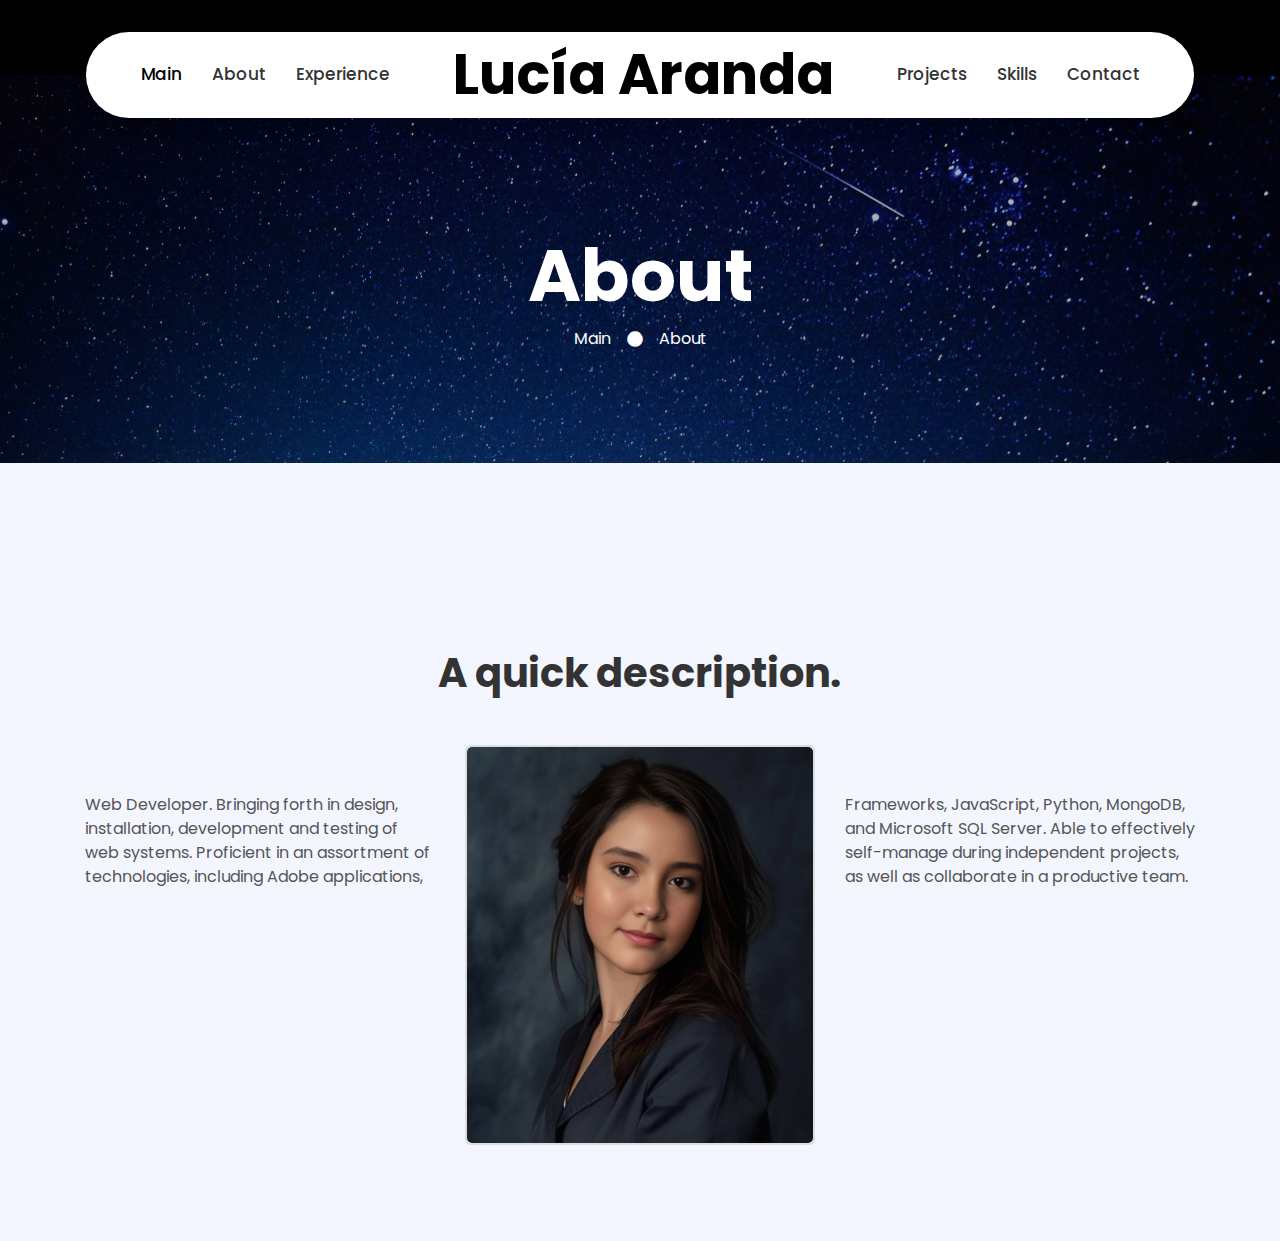
==== about.html @ 04cd1c8c "Files spanish portfolio" ====
<!DOCTYPE html>
<html lang="en">

<head>
    <meta charset="utf-8">
    <title>Lucía Aranda</title>
    <meta content="width=device-width, initial-scale=1.0" name="viewport">
    <meta content="Free HTML Templates" name="keywords">
    <meta content="Free HTML Templates" name="description">

    <!-- Favicon -->
    <link href="img/lcag.svg" rel="icon">

    <!-- Google Web Fonts -->
    <link rel="preconnect" href="https://fonts.gstatic.com">
    <link href="https://fonts.googleapis.com/css2?family=Poppins:wght@400;500;600;700&display=swap" rel="stylesheet">

    <!-- Font Awesome -->
    <link href="https://cdnjs.cloudflare.com/ajax/libs/font-awesome/5.10.0/css/all.min.css" rel="stylesheet">

    <!-- Libraries Stylesheet -->
    <link href="lib/owlcarousel/assets/owl.carousel.min.css" rel="stylesheet">
    <link href="lib/lightbox/css/lightbox.min.css" rel="stylesheet">

    <!-- Customized Bootstrap Stylesheet -->
    <link href="css/style.css" rel="stylesheet">
</head>

<body>
    <!-- Topbar Start -->
    <div class="container-fluid bg-primary py-3 d-none d-md-block">
        <div class="container">
            <div class="row">
                <div class="col-md-6 text-center text-lg-right">
                </div>
            </div>
        </div>
    </div>
    <!-- Topbar End -->


    <!-- Navbar Start -->
    <div class="container-fluid position-relative nav-bar p-0">
        <div class="container-lg position-relative p-0 px-lg-3" style="z-index: 9;">
            <nav class="navbar navbar-expand-lg bg-white navbar-light shadow p-lg-0">
                <a href="index.html" class="navbar-brand d-block d-lg-none">
                    <img src="img/lcag.svg">
                </a>
                <button type="button" class="navbar-toggler" data-toggle="collapse" data-target="#navbarCollapse">
                    <span class="navbar-toggler-icon"></span>
                </button>
                <div class="collapse navbar-collapse justify-content-between" id="navbarCollapse">
                    <div class="navbar-nav ml-auto py-0">
                        <a href="index.html" class="nav-item nav-link active">Main</a>
                        <a href="about.html" class="nav-item nav-link">About</a>
                        <a href="experience.html" class="nav-item nav-link">Experience</a>
                    </div>
                    <a href="index.html" class="navbar-brand mx-5 d-none d-lg-block">
                        <h1 class="m-0 display-4 text-primary">Lucía Aranda</h1>
                    </a>
                    <div class="navbar-nav mr-auto py-0">
                        <a href="projects.html" class="nav-item nav-link">Projects</a>
                        <a href="skills.html" class="nav-item nav-link">Skills</a>
                        <a href="contact.html" class="nav-item nav-link">Contact</a>
                    </div>
                </div>
            </nav>
        </div>
    </div>
    <!-- Navbar End -->


    <!-- Header Start -->
    <div class="jumbotron jumbotron-fluid page-header" style="margin-bottom: 90px;">
        <div class="container text-center py-5">
            <h1 class="text-white display-3 mt-lg-5">About</h1>
            <div class="d-inline-flex align-items-center text-white">
                <p class="m-0"><a class="text-white" href="index.html">Main</a></p>
                <i class="fa fa-circle px-3"></i>
                <p class="m-0">About</p>
            </div>
        </div>
    </div>
    <!-- Header End -->


    <!-- About Start -->
    <div class="container-fluid py-5">
        <div class="container py-5">
            <div class="row justify-content-center">
                <div class="col-lg-7">
                    <h1 class="position-relative text-center mb-5">A quick description.</h1>
                </div>
            </div>
            <div class="row">
                <div class="col-lg-4 py-5">
                    <p>Web Developer. Bringing forth in design, installation, development and testing of web systems. Proficient in an assortment of technologies, including Adobe applications, </p>
                </div>
                <div class="col-lg-4" style="min-height: 400px;">
                    <div class="position-relative h-100 rounded overflow-hidden" style="border: 2px solid #ddd;">
                        <img class="position-absolute w-100 h-100 rounded" src="img/lucy.png" style="object-fit: cover;">
                    </div>
                </div>
                <div class="col-lg-4 py-5">
                    <p>Frameworks, JavaScript, Python, MongoDB, and Microsoft SQL Server. Able to effectively self-manage during independent projects, as well as collaborate in a productive team.</p>
                </div>
            </div>
        </div>
    </div>
    <!-- About End -->


    

   
    <!-- Back to Top -->
    <a href="#" class="btn btn-secondary px-2 back-to-top"><i class="fa fa-angle-double-up"></i></a>


    <!-- JavaScript Libraries -->
    <script src="https://code.jquery.com/jquery-3.4.1.min.js"></script>
    <script src="https://stackpath.bootstrapcdn.com/bootstrap/4.4.1/js/bootstrap.bundle.min.js"></script>
    <script src="lib/easing/easing.min.js"></script>
    <script src="lib/waypoints/waypoints.min.js"></script>
    <script src="lib/owlcarousel/owl.carousel.min.js"></script>
    <script src="lib/isotope/isotope.pkgd.min.js"></script>
    <script src="lib/lightbox/js/lightbox.min.js"></script>

    <!-- Contact Javascript File -->
    <script src="mail/jqBootstrapValidation.min.js"></script>
    <script src="mail/contact.js"></script>

    <!-- Template Javascript -->
    <script src="js/main.js"></script>
</body>

</html>
---- css/style.css ----
/******* Bootstrap Theming ********/
/*!
 * Bootstrap v4.5.3 (https://getbootstrap.com/)
 * Copyright 2011-2020 The Bootstrap Authors
 * Copyright 2011-2020 Twitter, Inc.
 * Licensed under MIT (https://github.com/twbs/bootstrap/blob/main/LICENSE)
 */
:root {
  --blue: #007bff;
  --indigo: #6610f2;
  --purple: #6f42c1;
  --pink: #0e0e0e;
  --red: #dc3545;
  --orange: #fd7e14;
  --yellow: #ffc107;
  --green: #28a745;
  --teal: #20c997;
  --cyan: #17a2b8;
  --white: #fff;
  --gray: #6c757d;
  --gray-dark: #343a40;
  --primary: #060606;
  --secondary: #62C3E7;
  --success: #28a745;
  --info: #17a2b8;
  --warning: #ffc107;
  --danger: #dc3545;
  --light: #FFFFFF;
  --dark: #333333;
  --breakpoint-xs: 0;
  --breakpoint-sm: 576px;
  --breakpoint-md: 768px;
  --breakpoint-lg: 992px;
  --breakpoint-xl: 1200px;
  --font-family-sans-serif: "Poppins", sans-serif;
  --font-family-monospace: SFMono-Regular, Menlo, Monaco, Consolas, "Liberation Mono", "Courier New", monospace;
}

*,
*::before,
*::after {
  box-sizing: border-box;
}

html {
  font-family: sans-serif;
  line-height: 1.15;
  -webkit-text-size-adjust: 100%;
  -webkit-tap-highlight-color: rgba(0, 0, 0, 0);
}

article, aside, figcaption, figure, footer, header, hgroup, main, nav, section {
  display: block;
}

body {
  margin: 0;
  font-family: "Poppins", sans-serif;
  font-size: 1rem;
  font-weight: 400;
  line-height: 1.5;
  color: #555555;
  text-align: left;
  background-color: #F3F6FF;
}

[tabindex="-1"]:focus:not(:focus-visible) {
  outline: 0 !important;
}

hr {
  box-sizing: content-box;
  height: 0;
  overflow: visible;
}

h1, h2, h3, h4, h5, h6 {
  margin-top: 0;
  margin-bottom: 0.5rem;
}

p {
  margin-top: 0;
  margin-bottom: 1rem;
}

abbr[title],
abbr[data-original-title] {
  text-decoration: underline;
  text-decoration: underline dotted;
  cursor: help;
  border-bottom: 0;
  text-decoration-skip-ink: none;
}

address {
  margin-bottom: 1rem;
  font-style: normal;
  line-height: inherit;
}

ol,
ul,
dl {
  margin-top: 0;
  margin-bottom: 1rem;
}

ol ol,
ul ul,
ol ul,
ul ol {
  margin-bottom: 0;
}

dt {
  font-weight: 700;
}

dd {
  margin-bottom: .5rem;
  margin-left: 0;
}

blockquote {
  margin: 0 0 1rem;
}

b,
strong {
  font-weight: bolder;
}

small {
  font-size: 80%;
}

sub,
sup {
  position: relative;
  font-size: 75%;
  line-height: 0;
  vertical-align: baseline;
}

sub {
  bottom: -.25em;
}

sup {
  top: -.5em;
}

a {
  color: #060606;
  text-decoration: none;
  background-color: transparent;
}

a:hover {
  color: #050505;
  text-decoration: underline;
}

a:not([href]):not([class]) {
  color: inherit;
  text-decoration: none;
}

a:not([href]):not([class]):hover {
  color: inherit;
  text-decoration: none;
}

pre,
code,
kbd,
samp {
  font-family: SFMono-Regular, Menlo, Monaco, Consolas, "Liberation Mono", "Courier New", monospace;
  font-size: 1em;
}

pre {
  margin-top: 0;
  margin-bottom: 1rem;
  overflow: auto;
  -ms-overflow-style: scrollbar;
}

figure {
  margin: 0 0 1rem;
}

img {
  vertical-align: middle;
  border-style: none;
}

svg {
  overflow: hidden;
  vertical-align: middle;
}

table {
  border-collapse: collapse;
}

caption {
  padding-top: 0.75rem;
  padding-bottom: 0.75rem;
  color: #6c757d;
  text-align: left;
  caption-side: bottom;
}

th {
  text-align: inherit;
  text-align: -webkit-match-parent;
}

label {
  display: inline-block;
  margin-bottom: 0.5rem;
}

button {
  border-radius: 0;
}

button:focus {
  outline: 1px dotted;
  outline: 5px auto -webkit-focus-ring-color;
}

input,
button,
select,
optgroup,
textarea {
  margin: 0;
  font-family: inherit;
  font-size: inherit;
  line-height: inherit;
}

button,
input {
  overflow: visible;
}

button,
select {
  text-transform: none;
}

[role="button"] {
  cursor: pointer;
}

select {
  word-wrap: normal;
}

button,
[type="button"],
[type="reset"],
[type="submit"] {
  -webkit-appearance: button;
}

button:not(:disabled),
[type="button"]:not(:disabled),
[type="reset"]:not(:disabled),
[type="submit"]:not(:disabled) {
  cursor: pointer;
}

button::-moz-focus-inner,
[type="button"]::-moz-focus-inner,
[type="reset"]::-moz-focus-inner,
[type="submit"]::-moz-focus-inner {
  padding: 0;
  border-style: none;
}

input[type="radio"],
input[type="checkbox"] {
  box-sizing: border-box;
  padding: 0;
}

textarea {
  overflow: auto;
  resize: vertical;
}

fieldset {
  min-width: 0;
  padding: 0;
  margin: 0;
  border: 0;
}

legend {
  display: block;
  width: 100%;
  max-width: 100%;
  padding: 0;
  margin-bottom: .5rem;
  font-size: 1.5rem;
  line-height: inherit;
  color: inherit;
  white-space: normal;
}

@media (max-width: 1200px) {
  legend {
    font-size: calc(1.275rem + 0.3vw) ;
  }
}

progress {
  vertical-align: baseline;
}

[type="number"]::-webkit-inner-spin-button,
[type="number"]::-webkit-outer-spin-button {
  height: auto;
}

[type="search"] {
  outline-offset: -2px;
  -webkit-appearance: none;
}

[type="search"]::-webkit-search-decoration {
  -webkit-appearance: none;
}

::-webkit-file-upload-button {
  font: inherit;
  -webkit-appearance: button;
}

output {
  display: inline-block;
}

summary {
  display: list-item;
  cursor: pointer;
}

template {
  display: none;
}

[hidden] {
  display: none !important;
}

h1, h2, h3, h4, h5, h6,
.h1, .h2, .h3, .h4, .h5, .h6 {
  margin-bottom: 0.5rem;
  font-weight: 500;
  line-height: 1.2;
  color: #333333;
}

h1, .h1 {
  font-size: 2.5rem;
}

@media (max-width: 1200px) {
  h1, .h1 {
    font-size: calc(1.375rem + 1.5vw) ;
  }
}

h2, .h2 {
  font-size: 2rem;
}

@media (max-width: 1200px) {
  h2, .h2 {
    font-size: calc(1.325rem + 0.9vw) ;
  }
}

h3, .h3 {
  font-size: 1.75rem;
}

@media (max-width: 1200px) {
  h3, .h3 {
    font-size: calc(1.3rem + 0.6vw) ;
  }
}

h4, .h4 {
  font-size: 1.5rem;
}

@media (max-width: 1200px) {
  h4, .h4 {
    font-size: calc(1.275rem + 0.3vw) ;
  }
}

h5, .h5 {
  font-size: 1.25rem;
}

h6, .h6 {
  font-size: 1rem;
}

.lead {
  font-size: 1.25rem;
  font-weight: 300;
}

.display-1 {
  font-size: 6rem;
  font-weight: 300;
  line-height: 1.2;
}

@media (max-width: 1200px) {
  .display-1 {
    font-size: calc(1.725rem + 5.7vw) ;
  }
}

.display-2 {
  font-size: 5.5rem;
  font-weight: 300;
  line-height: 1.2;
}

@media (max-width: 1200px) {
  .display-2 {
    font-size: calc(1.675rem + 5.1vw) ;
  }
}

.display-3 {
  font-size: 4.5rem;
  font-weight: 300;
  line-height: 1.2;
}

@media (max-width: 1200px) {
  .display-3 {
    font-size: calc(1.575rem + 3.9vw) ;
  }
}

.display-4 {
  font-size: 3.5rem;
  font-weight: 300;
  line-height: 1.2;
}

@media (max-width: 1200px) {
  .display-4 {
    font-size: calc(1.475rem + 2.7vw) ;
  }
}

hr {
  margin-top: 1rem;
  margin-bottom: 1rem;
  border: 0;
  border-top: 1px solid rgba(0, 0, 0, 0.1);
}

small,
.small {
  font-size: 80%;
  font-weight: 400;
}

mark,
.mark {
  padding: 0.2em;
  background-color: #fcf8e3;
}

.list-unstyled {
  padding-left: 0;
  list-style: none;
}

.list-inline {
  padding-left: 0;
  list-style: none;
}

.list-inline-item {
  display: inline-block;
}

.list-inline-item:not(:last-child) {
  margin-right: 0.5rem;
}

.initialism {
  font-size: 90%;
  text-transform: uppercase;
}

.blockquote {
  margin-bottom: 1rem;
  font-size: 1.25rem;
}

.blockquote-footer {
  display: block;
  font-size: 80%;
  color: #6c757d;
}

.blockquote-footer::before {
  content: "\2014\00A0";
}

.img-fluid {
  max-width: 100%;
  height: auto;
}

.img-thumbnail {
  padding: 0.25rem;
  background-color: #F3F6FF;
  border: 1px solid #dee2e6;
  border-radius: 5px;
  max-width: 100%;
  height: auto;
}

.figure {
  display: inline-block;
}

.figure-img {
  margin-bottom: 0.5rem;
  line-height: 1;
}

.figure-caption {
  font-size: 90%;
  color: #6c757d;
}

code {
  font-size: 87.5%;
  color: #080808;
  word-wrap: break-word;
}

a > code {
  color: inherit;
}

kbd {
  padding: 0.2rem 0.4rem;
  font-size: 87.5%;
  color: #fff;
  background-color: #212529;
  border-radius: 0.2rem;
}

kbd kbd {
  padding: 0;
  font-size: 100%;
  font-weight: 700;
}

pre {
  display: block;
  font-size: 87.5%;
  color: #212529;
}

pre code {
  font-size: inherit;
  color: inherit;
  word-break: normal;
}

.pre-scrollable {
  max-height: 340px;
  overflow-y: scroll;
}

.container,
.container-fluid,
.container-sm,
.container-md,
.container-lg,
.container-xl {
  width: 100%;
  padding-right: 15px;
  padding-left: 15px;
  margin-right: auto;
  margin-left: auto;
}

@media (min-width: 576px) {
  .container, .container-sm {
    max-width: 540px;
  }
}

@media (min-width: 768px) {
  .container, .container-sm, .container-md {
    max-width: 720px;
  }
}

@media (min-width: 992px) {
  .container, .container-sm, .container-md, .container-lg {
    max-width: 960px;
  }
}

@media (min-width: 1200px) {
  .container, .container-sm, .container-md, .container-lg, .container-xl {
    max-width: 1140px;
  }
}

.row {
  display: flex;
  flex-wrap: wrap;
  margin-right: -15px;
  margin-left: -15px;
}

.no-gutters {
  margin-right: 0;
  margin-left: 0;
}

.no-gutters > .col,
.no-gutters > [class*="col-"] {
  padding-right: 0;
  padding-left: 0;
}

.col-1, .col-2, .col-3, .col-4, .col-5, .col-6, .col-7, .col-8, .col-9, .col-10, .col-11, .col-12, .col,
.col-auto, .col-sm-1, .col-sm-2, .col-sm-3, .col-sm-4, .col-sm-5, .col-sm-6, .col-sm-7, .col-sm-8, .col-sm-9, .col-sm-10, .col-sm-11, .col-sm-12, .col-sm,
.col-sm-auto, .col-md-1, .col-md-2, .col-md-3, .col-md-4, .col-md-5, .col-md-6, .col-md-7, .col-md-8, .col-md-9, .col-md-10, .col-md-11, .col-md-12, .col-md,
.col-md-auto, .col-lg-1, .col-lg-2, .col-lg-3, .col-lg-4, .col-lg-5, .col-lg-6, .col-lg-7, .col-lg-8, .col-lg-9, .col-lg-10, .col-lg-11, .col-lg-12, .col-lg,
.col-lg-auto, .col-xl-1, .col-xl-2, .col-xl-3, .col-xl-4, .col-xl-5, .col-xl-6, .col-xl-7, .col-xl-8, .col-xl-9, .col-xl-10, .col-xl-11, .col-xl-12, .col-xl,
.col-xl-auto {
  position: relative;
  width: 100%;
  padding-right: 15px;
  padding-left: 15px;
}

.col {
  flex-basis: 0;
  flex-grow: 1;
  max-width: 100%;
}

.row-cols-1 > * {
  flex: 0 0 100%;
  max-width: 100%;
}

.row-cols-2 > * {
  flex: 0 0 50%;
  max-width: 50%;
}

.row-cols-3 > * {
  flex: 0 0 33.33333%;
  max-width: 33.33333%;
}

.row-cols-4 > * {
  flex: 0 0 25%;
  max-width: 25%;
}

.row-cols-5 > * {
  flex: 0 0 20%;
  max-width: 20%;
}

.row-cols-6 > * {
  flex: 0 0 16.66667%;
  max-width: 16.66667%;
}

.col-auto {
  flex: 0 0 auto;
  width: auto;
  max-width: 100%;
}

.col-1 {
  flex: 0 0 8.33333%;
  max-width: 8.33333%;
}

.col-2 {
  flex: 0 0 16.66667%;
  max-width: 16.66667%;
}

.col-3 {
  flex: 0 0 25%;
  max-width: 25%;
}

.col-4 {
  flex: 0 0 33.33333%;
  max-width: 33.33333%;
}

.col-5 {
  flex: 0 0 41.66667%;
  max-width: 41.66667%;
}

.col-6 {
  flex: 0 0 50%;
  max-width: 50%;
}

.col-7 {
  flex: 0 0 58.33333%;
  max-width: 58.33333%;
}

.col-8 {
  flex: 0 0 66.66667%;
  max-width: 66.66667%;
}

.col-9 {
  flex: 0 0 75%;
  max-width: 75%;
}

.col-10 {
  flex: 0 0 83.33333%;
  max-width: 83.33333%;
}

.col-11 {
  flex: 0 0 91.66667%;
  max-width: 91.66667%;
}

.col-12 {
  flex: 0 0 100%;
  max-width: 100%;
}

.order-first {
  order: -1;
}

.order-last {
  order: 13;
}

.order-0 {
  order: 0;
}

.order-1 {
  order: 1;
}

.order-2 {
  order: 2;
}

.order-3 {
  order: 3;
}

.order-4 {
  order: 4;
}

.order-5 {
  order: 5;
}

.order-6 {
  order: 6;
}

.order-7 {
  order: 7;
}

.order-8 {
  order: 8;
}

.order-9 {
  order: 9;
}

.order-10 {
  order: 10;
}

.order-11 {
  order: 11;
}

.order-12 {
  order: 12;
}

.offset-1 {
  margin-left: 8.33333%;
}

.offset-2 {
  margin-left: 16.66667%;
}

.offset-3 {
  margin-left: 25%;
}

.offset-4 {
  margin-left: 33.33333%;
}

.offset-5 {
  margin-left: 41.66667%;
}

.offset-6 {
  margin-left: 50%;
}

.offset-7 {
  margin-left: 58.33333%;
}

.offset-8 {
  margin-left: 66.66667%;
}

.offset-9 {
  margin-left: 75%;
}

.offset-10 {
  margin-left: 83.33333%;
}

.offset-11 {
  margin-left: 91.66667%;
}

@media (min-width: 576px) {
  .col-sm {
    flex-basis: 0;
    flex-grow: 1;
    max-width: 100%;
  }
  .row-cols-sm-1 > * {
    flex: 0 0 100%;
    max-width: 100%;
  }
  .row-cols-sm-2 > * {
    flex: 0 0 50%;
    max-width: 50%;
  }
  .row-cols-sm-3 > * {
    flex: 0 0 33.33333%;
    max-width: 33.33333%;
  }
  .row-cols-sm-4 > * {
    flex: 0 0 25%;
    max-width: 25%;
  }
  .row-cols-sm-5 > * {
    flex: 0 0 20%;
    max-width: 20%;
  }
  .row-cols-sm-6 > * {
    flex: 0 0 16.66667%;
    max-width: 16.66667%;
  }
  .col-sm-auto {
    flex: 0 0 auto;
    width: auto;
    max-width: 100%;
  }
  .col-sm-1 {
    flex: 0 0 8.33333%;
    max-width: 8.33333%;
  }
  .col-sm-2 {
    flex: 0 0 16.66667%;
    max-width: 16.66667%;
  }
  .col-sm-3 {
    flex: 0 0 25%;
    max-width: 25%;
  }
  .col-sm-4 {
    flex: 0 0 33.33333%;
    max-width: 33.33333%;
  }
  .col-sm-5 {
    flex: 0 0 41.66667%;
    max-width: 41.66667%;
  }
  .col-sm-6 {
    flex: 0 0 50%;
    max-width: 50%;
  }
  .col-sm-7 {
    flex: 0 0 58.33333%;
    max-width: 58.33333%;
  }
  .col-sm-8 {
    flex: 0 0 66.66667%;
    max-width: 66.66667%;
  }
  .col-sm-9 {
    flex: 0 0 75%;
    max-width: 75%;
  }
  .col-sm-10 {
    flex: 0 0 83.33333%;
    max-width: 83.33333%;
  }
  .col-sm-11 {
    flex: 0 0 91.66667%;
    max-width: 91.66667%;
  }
  .col-sm-12 {
    flex: 0 0 100%;
    max-width: 100%;
  }
  .order-sm-first {
    order: -1;
  }
  .order-sm-last {
    order: 13;
  }
  .order-sm-0 {
    order: 0;
  }
  .order-sm-1 {
    order: 1;
  }
  .order-sm-2 {
    order: 2;
  }
  .order-sm-3 {
    order: 3;
  }
  .order-sm-4 {
    order: 4;
  }
  .order-sm-5 {
    order: 5;
  }
  .order-sm-6 {
    order: 6;
  }
  .order-sm-7 {
    order: 7;
  }
  .order-sm-8 {
    order: 8;
  }
  .order-sm-9 {
    order: 9;
  }
  .order-sm-10 {
    order: 10;
  }
  .order-sm-11 {
    order: 11;
  }
  .order-sm-12 {
    order: 12;
  }
  .offset-sm-0 {
    margin-left: 0;
  }
  .offset-sm-1 {
    margin-left: 8.33333%;
  }
  .offset-sm-2 {
    margin-left: 16.66667%;
  }
  .offset-sm-3 {
    margin-left: 25%;
  }
  .offset-sm-4 {
    margin-left: 33.33333%;
  }
  .offset-sm-5 {
    margin-left: 41.66667%;
  }
  .offset-sm-6 {
    margin-left: 50%;
  }
  .offset-sm-7 {
    margin-left: 58.33333%;
  }
  .offset-sm-8 {
    margin-left: 66.66667%;
  }
  .offset-sm-9 {
    margin-left: 75%;
  }
  .offset-sm-10 {
    margin-left: 83.33333%;
  }
  .offset-sm-11 {
    margin-left: 91.66667%;
  }
}

@media (min-width: 768px) {
  .col-md {
    flex-basis: 0;
    flex-grow: 1;
    max-width: 100%;
  }
  .row-cols-md-1 > * {
    flex: 0 0 100%;
    max-width: 100%;
  }
  .row-cols-md-2 > * {
    flex: 0 0 50%;
    max-width: 50%;
  }
  .row-cols-md-3 > * {
    flex: 0 0 33.33333%;
    max-width: 33.33333%;
  }
  .row-cols-md-4 > * {
    flex: 0 0 25%;
    max-width: 25%;
  }
  .row-cols-md-5 > * {
    flex: 0 0 20%;
    max-width: 20%;
  }
  .row-cols-md-6 > * {
    flex: 0 0 16.66667%;
    max-width: 16.66667%;
  }
  .col-md-auto {
    flex: 0 0 auto;
    width: auto;
    max-width: 100%;
  }
  .col-md-1 {
    flex: 0 0 8.33333%;
    max-width: 8.33333%;
  }
  .col-md-2 {
    flex: 0 0 16.66667%;
    max-width: 16.66667%;
  }
  .col-md-3 {
    flex: 0 0 25%;
    max-width: 25%;
  }
  .col-md-4 {
    flex: 0 0 33.33333%;
    max-width: 33.33333%;
  }
  .col-md-5 {
    flex: 0 0 41.66667%;
    max-width: 41.66667%;
  }
  .col-md-6 {
    flex: 0 0 50%;
    max-width: 50%;
  }
  .col-md-7 {
    flex: 0 0 58.33333%;
    max-width: 58.33333%;
  }
  .col-md-8 {
    flex: 0 0 66.66667%;
    max-width: 66.66667%;
  }
  .col-md-9 {
    flex: 0 0 75%;
    max-width: 75%;
  }
  .col-md-10 {
    flex: 0 0 83.33333%;
    max-width: 83.33333%;
  }
  .col-md-11 {
    flex: 0 0 91.66667%;
    max-width: 91.66667%;
  }
  .col-md-12 {
    flex: 0 0 100%;
    max-width: 100%;
  }
  .order-md-first {
    order: -1;
  }
  .order-md-last {
    order: 13;
  }
  .order-md-0 {
    order: 0;
  }
  .order-md-1 {
    order: 1;
  }
  .order-md-2 {
    order: 2;
  }
  .order-md-3 {
    order: 3;
  }
  .order-md-4 {
    order: 4;
  }
  .order-md-5 {
    order: 5;
  }
  .order-md-6 {
    order: 6;
  }
  .order-md-7 {
    order: 7;
  }
  .order-md-8 {
    order: 8;
  }
  .order-md-9 {
    order: 9;
  }
  .order-md-10 {
    order: 10;
  }
  .order-md-11 {
    order: 11;
  }
  .order-md-12 {
    order: 12;
  }
  .offset-md-0 {
    margin-left: 0;
  }
  .offset-md-1 {
    margin-left: 8.33333%;
  }
  .offset-md-2 {
    margin-left: 16.66667%;
  }
  .offset-md-3 {
    margin-left: 25%;
  }
  .offset-md-4 {
    margin-left: 33.33333%;
  }
  .offset-md-5 {
    margin-left: 41.66667%;
  }
  .offset-md-6 {
    margin-left: 50%;
  }
  .offset-md-7 {
    margin-left: 58.33333%;
  }
  .offset-md-8 {
    margin-left: 66.66667%;
  }
  .offset-md-9 {
    margin-left: 75%;
  }
  .offset-md-10 {
    margin-left: 83.33333%;
  }
  .offset-md-11 {
    margin-left: 91.66667%;
  }
}

@media (min-width: 992px) {
  .col-lg {
    flex-basis: 0;
    flex-grow: 1;
    max-width: 100%;
  }
  .row-cols-lg-1 > * {
    flex: 0 0 100%;
    max-width: 100%;
  }
  .row-cols-lg-2 > * {
    flex: 0 0 50%;
    max-width: 50%;
  }
  .row-cols-lg-3 > * {
    flex: 0 0 33.33333%;
    max-width: 33.33333%;
  }
  .row-cols-lg-4 > * {
    flex: 0 0 25%;
    max-width: 25%;
  }
  .row-cols-lg-5 > * {
    flex: 0 0 20%;
    max-width: 20%;
  }
  .row-cols-lg-6 > * {
    flex: 0 0 16.66667%;
    max-width: 16.66667%;
  }
  .col-lg-auto {
    flex: 0 0 auto;
    width: auto;
    max-width: 100%;
  }
  .col-lg-1 {
    flex: 0 0 8.33333%;
    max-width: 8.33333%;
  }
  .col-lg-2 {
    flex: 0 0 16.66667%;
    max-width: 16.66667%;
  }
  .col-lg-3 {
    flex: 0 0 25%;
    max-width: 25%;
  }
  .col-lg-4 {
    flex: 0 0 33.33333%;
    max-width: 33.33333%;
  }
  .col-lg-5 {
    flex: 0 0 41.66667%;
    max-width: 41.66667%;
  }
  .col-lg-6 {
    flex: 0 0 50%;
    max-width: 50%;
  }
  .col-lg-7 {
    flex: 0 0 58.33333%;
    max-width: 58.33333%;
  }
  .col-lg-8 {
    flex: 0 0 66.66667%;
    max-width: 66.66667%;
  }
  .col-lg-9 {
    flex: 0 0 75%;
    max-width: 75%;
  }
  .col-lg-10 {
    flex: 0 0 83.33333%;
    max-width: 83.33333%;
  }
  .col-lg-11 {
    flex: 0 0 91.66667%;
    max-width: 91.66667%;
  }
  .col-lg-12 {
    flex: 0 0 100%;
    max-width: 100%;
  }
  .order-lg-first {
    order: -1;
  }
  .order-lg-last {
    order: 13;
  }
  .order-lg-0 {
    order: 0;
  }
  .order-lg-1 {
    order: 1;
  }
  .order-lg-2 {
    order: 2;
  }
  .order-lg-3 {
    order: 3;
  }
  .order-lg-4 {
    order: 4;
  }
  .order-lg-5 {
    order: 5;
  }
  .order-lg-6 {
    order: 6;
  }
  .order-lg-7 {
    order: 7;
  }
  .order-lg-8 {
    order: 8;
  }
  .order-lg-9 {
    order: 9;
  }
  .order-lg-10 {
    order: 10;
  }
  .order-lg-11 {
    order: 11;
  }
  .order-lg-12 {
    order: 12;
  }
  .offset-lg-0 {
    margin-left: 0;
  }
  .offset-lg-1 {
    margin-left: 8.33333%;
  }
  .offset-lg-2 {
    margin-left: 16.66667%;
  }
  .offset-lg-3 {
    margin-left: 25%;
  }
  .offset-lg-4 {
    margin-left: 33.33333%;
  }
  .offset-lg-5 {
    margin-left: 41.66667%;
  }
  .offset-lg-6 {
    margin-left: 50%;
  }
  .offset-lg-7 {
    margin-left: 58.33333%;
  }
  .offset-lg-8 {
    margin-left: 66.66667%;
  }
  .offset-lg-9 {
    margin-left: 75%;
  }
  .offset-lg-10 {
    margin-left: 83.33333%;
  }
  .offset-lg-11 {
    margin-left: 91.66667%;
  }
}

@media (min-width: 1200px) {
  .col-xl {
    flex-basis: 0;
    flex-grow: 1;
    max-width: 100%;
  }
  .row-cols-xl-1 > * {
    flex: 0 0 100%;
    max-width: 100%;
  }
  .row-cols-xl-2 > * {
    flex: 0 0 50%;
    max-width: 50%;
  }
  .row-cols-xl-3 > * {
    flex: 0 0 33.33333%;
    max-width: 33.33333%;
  }
  .row-cols-xl-4 > * {
    flex: 0 0 25%;
    max-width: 25%;
  }
  .row-cols-xl-5 > * {
    flex: 0 0 20%;
    max-width: 20%;
  }
  .row-cols-xl-6 > * {
    flex: 0 0 16.66667%;
    max-width: 16.66667%;
  }
  .col-xl-auto {
    flex: 0 0 auto;
    width: auto;
    max-width: 100%;
  }
  .col-xl-1 {
    flex: 0 0 8.33333%;
    max-width: 8.33333%;
  }
  .col-xl-2 {
    flex: 0 0 16.66667%;
    max-width: 16.66667%;
  }
  .col-xl-3 {
    flex: 0 0 25%;
    max-width: 25%;
  }
  .col-xl-4 {
    flex: 0 0 33.33333%;
    max-width: 33.33333%;
  }
  .col-xl-5 {
    flex: 0 0 41.66667%;
    max-width: 41.66667%;
  }
  .col-xl-6 {
    flex: 0 0 50%;
    max-width: 50%;
  }
  .col-xl-7 {
    flex: 0 0 58.33333%;
    max-width: 58.33333%;
  }
  .col-xl-8 {
    flex: 0 0 66.66667%;
    max-width: 66.66667%;
  }
  .col-xl-9 {
    flex: 0 0 75%;
    max-width: 75%;
  }
  .col-xl-10 {
    flex: 0 0 83.33333%;
    max-width: 83.33333%;
  }
  .col-xl-11 {
    flex: 0 0 91.66667%;
    max-width: 91.66667%;
  }
  .col-xl-12 {
    flex: 0 0 100%;
    max-width: 100%;
  }
  .order-xl-first {
    order: -1;
  }
  .order-xl-last {
    order: 13;
  }
  .order-xl-0 {
    order: 0;
  }
  .order-xl-1 {
    order: 1;
  }
  .order-xl-2 {
    order: 2;
  }
  .order-xl-3 {
    order: 3;
  }
  .order-xl-4 {
    order: 4;
  }
  .order-xl-5 {
    order: 5;
  }
  .order-xl-6 {
    order: 6;
  }
  .order-xl-7 {
    order: 7;
  }
  .order-xl-8 {
    order: 8;
  }
  .order-xl-9 {
    order: 9;
  }
  .order-xl-10 {
    order: 10;
  }
  .order-xl-11 {
    order: 11;
  }
  .order-xl-12 {
    order: 12;
  }
  .offset-xl-0 {
    margin-left: 0;
  }
  .offset-xl-1 {
    margin-left: 8.33333%;
  }
  .offset-xl-2 {
    margin-left: 16.66667%;
  }
  .offset-xl-3 {
    margin-left: 25%;
  }
  .offset-xl-4 {
    margin-left: 33.33333%;
  }
  .offset-xl-5 {
    margin-left: 41.66667%;
  }
  .offset-xl-6 {
    margin-left: 50%;
  }
  .offset-xl-7 {
    margin-left: 58.33333%;
  }
  .offset-xl-8 {
    margin-left: 66.66667%;
  }
  .offset-xl-9 {
    margin-left: 75%;
  }
  .offset-xl-10 {
    margin-left: 83.33333%;
  }
  .offset-xl-11 {
    margin-left: 91.66667%;
  }
}

.table {
  width: 100%;
  margin-bottom: 1rem;
  color: #555555;
}

.table th,
.table td {
  padding: 0.75rem;
  vertical-align: top;
  border-top: 1px solid #dee2e6;
}

.table thead th {
  vertical-align: bottom;
  border-bottom: 2px solid #dee2e6;
}

.table tbody + tbody {
  border-top: 2px solid #dee2e6;
}

.table-sm th,
.table-sm td {
  padding: 0.3rem;
}

.table-bordered {
  border: 1px solid #dee2e6;
}

.table-bordered th,
.table-bordered td {
  border: 1px solid #dee2e6;
}

.table-bordered thead th,
.table-bordered thead td {
  border-bottom-width: 2px;
}

.table-borderless th,
.table-borderless td,
.table-borderless thead th,
.table-borderless tbody + tbody {
  border: 0;
}

.table-striped tbody tr:nth-of-type(odd) {
  background-color: rgba(0, 0, 0, 0.05);
}

.table-hover tbody tr:hover {
  color: #555555;
  background-color: rgba(0, 0, 0, 0.075);
}

.table-primary,
.table-primary > th,
.table-primary > td {
  background-color: #fbe1e9;
}

.table-primary th,
.table-primary td,
.table-primary thead th,
.table-primary tbody + tbody {
  border-color: #121111;
}

.table-hover .table-primary:hover {
  background-color: #000000;
}

.table-hover .table-primary:hover > td,
.table-hover .table-primary:hover > th {
  background-color: #0e0e0e;
}

.table-secondary,
.table-secondary > th,
.table-secondary > td {
  background-color: #d3eef8;
}

.table-secondary th,
.table-secondary td,
.table-secondary thead th,
.table-secondary tbody + tbody {
  border-color: #ade0f3;
}

.table-hover .table-secondary:hover {
  background-color: #bde6f5;
}

.table-hover .table-secondary:hover > td,
.table-hover .table-secondary:hover > th {
  background-color: #bde6f5;
}

.table-success,
.table-success > th,
.table-success > td {
  background-color: #c3e6cb;
}

.table-success th,
.table-success td,
.table-success thead th,
.table-success tbody + tbody {
  border-color: #8fd19e;
}

.table-hover .table-success:hover {
  background-color: #b1dfbb;
}

.table-hover .table-success:hover > td,
.table-hover .table-success:hover > th {
  background-color: #b1dfbb;
}

.table-info,
.table-info > th,
.table-info > td {
  background-color: #bee5eb;
}

.table-info th,
.table-info td,
.table-info thead th,
.table-info tbody + tbody {
  border-color: #86cfda;
}

.table-hover .table-info:hover {
  background-color: #abdde5;
}

.table-hover .table-info:hover > td,
.table-hover .table-info:hover > th {
  background-color: #abdde5;
}

.table-warning,
.table-warning > th,
.table-warning > td {
  background-color: #ffeeba;
}

.table-warning th,
.table-warning td,
.table-warning thead th,
.table-warning tbody + tbody {
  border-color: #ffdf7e;
}

.table-hover .table-warning:hover {
  background-color: #ffe8a1;
}

.table-hover .table-warning:hover > td,
.table-hover .table-warning:hover > th {
  background-color: #ffe8a1;
}

.table-danger,
.table-danger > th,
.table-danger > td {
  background-color: #151515;
}

.table-danger th,
.table-danger td,
.table-danger thead th,
.table-danger tbody + tbody {
  border-color: #020202;
}

.table-hover .table-danger:hover {
  background-color: #060505;
}

.table-hover .table-danger:hover > td,
.table-hover .table-danger:hover > th {
  background-color: #0b0b0b;
}

.table-light,
.table-light > th,
.table-light > td {
  background-color: white;
}

.table-light th,
.table-light td,
.table-light thead th,
.table-light tbody + tbody {
  border-color: white;
}

.table-hover .table-light:hover {
  background-color: #f2f2f2;
}

.table-hover .table-light:hover > td,
.table-hover .table-light:hover > th {
  background-color: #f2f2f2;
}

.table-dark,
.table-dark > th,
.table-dark > td {
  background-color: #c6c6c6;
}

.table-dark th,
.table-dark td,
.table-dark thead th,
.table-dark tbody + tbody {
  border-color: #959595;
}

.table-hover .table-dark:hover {
  background-color: #b9b9b9;
}

.table-hover .table-dark:hover > td,
.table-hover .table-dark:hover > th {
  background-color: #b9b9b9;
}

.table-active,
.table-active > th,
.table-active > td {
  background-color: rgba(0, 0, 0, 0.075);
}

.table-hover .table-active:hover {
  background-color: rgba(0, 0, 0, 0.075);
}

.table-hover .table-active:hover > td,
.table-hover .table-active:hover > th {
  background-color: rgba(0, 0, 0, 0.075);
}

.table .thead-dark th {
  color: #fff;
  background-color: #343a40;
  border-color: #454d55;
}

.table .thead-light th {
  color: #495057;
  background-color: #e9ecef;
  border-color: #dee2e6;
}

.table-dark {
  color: #fff;
  background-color: #343a40;
}

.table-dark th,
.table-dark td,
.table-dark thead th {
  border-color: #454d55;
}

.table-dark.table-bordered {
  border: 0;
}

.table-dark.table-striped tbody tr:nth-of-type(odd) {
  background-color: rgba(255, 255, 255, 0.05);
}

.table-dark.table-hover tbody tr:hover {
  color: #fff;
  background-color: rgba(255, 255, 255, 0.075);
}

@media (max-width: 575.98px) {
  .table-responsive-sm {
    display: block;
    width: 100%;
    overflow-x: auto;
    -webkit-overflow-scrolling: touch;
  }
  .table-responsive-sm > .table-bordered {
    border: 0;
  }
}

@media (max-width: 767.98px) {
  .table-responsive-md {
    display: block;
    width: 100%;
    overflow-x: auto;
    -webkit-overflow-scrolling: touch;
  }
  .table-responsive-md > .table-bordered {
    border: 0;
  }
}

@media (max-width: 991.98px) {
  .table-responsive-lg {
    display: block;
    width: 100%;
    overflow-x: auto;
    -webkit-overflow-scrolling: touch;
  }
  .table-responsive-lg > .table-bordered {
    border: 0;
  }
}

@media (max-width: 1199.98px) {
  .table-responsive-xl {
    display: block;
    width: 100%;
    overflow-x: auto;
    -webkit-overflow-scrolling: touch;
  }
  .table-responsive-xl > .table-bordered {
    border: 0;
  }
}

.table-responsive {
  display: block;
  width: 100%;
  overflow-x: auto;
  -webkit-overflow-scrolling: touch;
}

.table-responsive > .table-bordered {
  border: 0;
}

.form-control {
  display: block;
  width: 100%;
  height: calc(1.5em + 0.75rem + 2px);
  padding: 0.375rem 0.75rem;
  font-size: 1rem;
  font-weight: 400;
  line-height: 1.5;
  color: #495057;
  background-color: #fff;
  background-clip: padding-box;
  border: 1px solid #ced4da;
  border-radius: 5px;
  transition: border-color 0.15s ease-in-out, box-shadow 0.15s ease-in-out;
}

@media (prefers-reduced-motion: reduce) {
  .form-control {
    transition: none;
  }
}

.form-control::-ms-expand {
  background-color: transparent;
  border: 0;
}

.form-control:-moz-focusring {
  color: transparent;
  text-shadow: 0 0 0 #495057;
}

.form-control:focus {
  color: #495057;
  background-color: #fff;
  border-color: white;
  outline: 0;
  box-shadow: 0 0 0 0.2rem rgba(241, 149, 178, 0.25);
}

.form-control::placeholder {
  color: #6c757d;
  opacity: 1;
}

.form-control:disabled, .form-control[readonly] {
  background-color: #e9ecef;
  opacity: 1;
}

input[type="date"].form-control,
input[type="time"].form-control,
input[type="datetime-local"].form-control,
input[type="month"].form-control {
  appearance: none;
}

select.form-control:focus::-ms-value {
  color: #495057;
  background-color: #fff;
}

.form-control-file,
.form-control-range {
  display: block;
  width: 100%;
}

.col-form-label {
  padding-top: calc(0.375rem + 1px);
  padding-bottom: calc(0.375rem + 1px);
  margin-bottom: 0;
  font-size: inherit;
  line-height: 1.5;
}

.col-form-label-lg {
  padding-top: calc(0.5rem + 1px);
  padding-bottom: calc(0.5rem + 1px);
  font-size: 1.25rem;
  line-height: 1.5;
}

.col-form-label-sm {
  padding-top: calc(0.25rem + 1px);
  padding-bottom: calc(0.25rem + 1px);
  font-size: 0.875rem;
  line-height: 1.5;
}

.form-control-plaintext {
  display: block;
  width: 100%;
  padding: 0.375rem 0;
  margin-bottom: 0;
  font-size: 1rem;
  line-height: 1.5;
  color: #555555;
  background-color: transparent;
  border: solid transparent;
  border-width: 1px 0;
}

.form-control-plaintext.form-control-sm, .form-control-plaintext.form-control-lg {
  padding-right: 0;
  padding-left: 0;
}

.form-control-sm {
  height: calc(1.5em + 0.5rem + 2px);
  padding: 0.25rem 0.5rem;
  font-size: 0.875rem;
  line-height: 1.5;
  border-radius: 0.2rem;
}

.form-control-lg {
  height: calc(1.5em + 1rem + 2px);
  padding: 0.5rem 1rem;
  font-size: 1.25rem;
  line-height: 1.5;
  border-radius: 0.3rem;
}

select.form-control[size], select.form-control[multiple] {
  height: auto;
}

textarea.form-control {
  height: auto;
}

.form-group {
  margin-bottom: 1rem;
}

.form-text {
  display: block;
  margin-top: 0.25rem;
}

.form-row {
  display: flex;
  flex-wrap: wrap;
  margin-right: -5px;
  margin-left: -5px;
}

.form-row > .col,
.form-row > [class*="col-"] {
  padding-right: 5px;
  padding-left: 5px;
}

.form-check {
  position: relative;
  display: block;
  padding-left: 1.25rem;
}

.form-check-input {
  position: absolute;
  margin-top: 0.3rem;
  margin-left: -1.25rem;
}

.form-check-input[disabled] ~ .form-check-label,
.form-check-input:disabled ~ .form-check-label {
  color: #6c757d;
}

.form-check-label {
  margin-bottom: 0;
}

.form-check-inline {
  display: inline-flex;
  align-items: center;
  padding-left: 0;
  margin-right: 0.75rem;
}

.form-check-inline .form-check-input {
  position: static;
  margin-top: 0;
  margin-right: 0.3125rem;
  margin-left: 0;
}

.valid-feedback {
  display: none;
  width: 100%;
  margin-top: 0.25rem;
  font-size: 80%;
  color: #28a745;
}

.valid-tooltip {
  position: absolute;
  top: 100%;
  left: 0;
  z-index: 5;
  display: none;
  max-width: 100%;
  padding: 0.25rem 0.5rem;
  margin-top: .1rem;
  font-size: 0.875rem;
  line-height: 1.5;
  color: #fff;
  background-color: rgba(40, 167, 69, 0.9);
  border-radius: 5px;
}

.was-validated :valid ~ .valid-feedback,
.was-validated :valid ~ .valid-tooltip,
.is-valid ~ .valid-feedback,
.is-valid ~ .valid-tooltip {
  display: block;
}

.was-validated .form-control:valid, .form-control.is-valid {
  border-color: #28a745;
  padding-right: calc(1.5em + 0.75rem);
  background-image: url("data:image/svg+xml,%3csvg xmlns='http://www.w3.org/2000/svg' width='8' height='8' viewBox='0 0 8 8'%3e%3cpath fill='%2328a745' d='M2.3 6.73L.6 4.53c-.4-1.04.46-1.4 1.1-.8l1.1 1.4 3.4-3.8c.6-.63 1.6-.27 1.2.7l-4 4.6c-.43.5-.8.4-1.1.1z'/%3e%3c/svg%3e");
  background-repeat: no-repeat;
  background-position: right calc(0.375em + 0.1875rem) center;
  background-size: calc(0.75em + 0.375rem) calc(0.75em + 0.375rem);
}

.was-validated .form-control:valid:focus, .form-control.is-valid:focus {
  border-color: #28a745;
  box-shadow: 0 0 0 0.2rem rgba(40, 167, 69, 0.25);
}

.was-validated textarea.form-control:valid, textarea.form-control.is-valid {
  padding-right: calc(1.5em + 0.75rem);
  background-position: top calc(0.375em + 0.1875rem) right calc(0.375em + 0.1875rem);
}

.was-validated .custom-select:valid, .custom-select.is-valid {
  border-color: #28a745;
  padding-right: calc(0.75em + 2.3125rem);
  background: url("data:image/svg+xml,%3csvg xmlns='http://www.w3.org/2000/svg' width='4' height='5' viewBox='0 0 4 5'%3e%3cpath fill='%23343a40' d='M2 0L0 2h4zm0 5L0 3h4z'/%3e%3c/svg%3e") no-repeat right 0.75rem center/8px 10px, url("data:image/svg+xml,%3csvg xmlns='http://www.w3.org/2000/svg' width='8' height='8' viewBox='0 0 8 8'%3e%3cpath fill='%2328a745' d='M2.3 6.73L.6 4.53c-.4-1.04.46-1.4 1.1-.8l1.1 1.4 3.4-3.8c.6-.63 1.6-.27 1.2.7l-4 4.6c-.43.5-.8.4-1.1.1z'/%3e%3c/svg%3e") #fff no-repeat center right 1.75rem/calc(0.75em + 0.375rem) calc(0.75em + 0.375rem);
}

.was-validated .custom-select:valid:focus, .custom-select.is-valid:focus {
  border-color: #28a745;
  box-shadow: 0 0 0 0.2rem rgba(40, 167, 69, 0.25);
}

.was-validated .form-check-input:valid ~ .form-check-label, .form-check-input.is-valid ~ .form-check-label {
  color: #28a745;
}

.was-validated .form-check-input:valid ~ .valid-feedback,
.was-validated .form-check-input:valid ~ .valid-tooltip, .form-check-input.is-valid ~ .valid-feedback,
.form-check-input.is-valid ~ .valid-tooltip {
  display: block;
}

.was-validated .custom-control-input:valid ~ .custom-control-label, .custom-control-input.is-valid ~ .custom-control-label {
  color: #28a745;
}

.was-validated .custom-control-input:valid ~ .custom-control-label::before, .custom-control-input.is-valid ~ .custom-control-label::before {
  border-color: #28a745;
}

.was-validated .custom-control-input:valid:checked ~ .custom-control-label::before, .custom-control-input.is-valid:checked ~ .custom-control-label::before {
  border-color: #34ce57;
  background-color: #34ce57;
}

.was-validated .custom-control-input:valid:focus ~ .custom-control-label::before, .custom-control-input.is-valid:focus ~ .custom-control-label::before {
  box-shadow: 0 0 0 0.2rem rgba(40, 167, 69, 0.25);
}

.was-validated .custom-control-input:valid:focus:not(:checked) ~ .custom-control-label::before, .custom-control-input.is-valid:focus:not(:checked) ~ .custom-control-label::before {
  border-color: #28a745;
}

.was-validated .custom-file-input:valid ~ .custom-file-label, .custom-file-input.is-valid ~ .custom-file-label {
  border-color: #28a745;
}

.was-validated .custom-file-input:valid:focus ~ .custom-file-label, .custom-file-input.is-valid:focus ~ .custom-file-label {
  border-color: #28a745;
  box-shadow: 0 0 0 0.2rem rgba(40, 167, 69, 0.25);
}

.invalid-feedback {
  display: none;
  width: 100%;
  margin-top: 0.25rem;
  font-size: 80%;
  color: #dc3545;
}

.invalid-tooltip {
  position: absolute;
  top: 100%;
  left: 0;
  z-index: 5;
  display: none;
  max-width: 100%;
  padding: 0.25rem 0.5rem;
  margin-top: .1rem;
  font-size: 0.875rem;
  line-height: 1.5;
  color: #fff;
  background-color: rgba(220, 53, 69, 0.9);
  border-radius: 5px;
}

.was-validated :invalid ~ .invalid-feedback,
.was-validated :invalid ~ .invalid-tooltip,
.is-invalid ~ .invalid-feedback,
.is-invalid ~ .invalid-tooltip {
  display: block;
}

.was-validated .form-control:invalid, .form-control.is-invalid {
  border-color: #dc3545;
  padding-right: calc(1.5em + 0.75rem);
  background-image: url("data:image/svg+xml,%3csvg xmlns='http://www.w3.org/2000/svg' width='12' height='12' fill='none' stroke='%23dc3545' viewBox='0 0 12 12'%3e%3ccircle cx='6' cy='6' r='4.5'/%3e%3cpath stroke-linejoin='round' d='M5.8 3.6h.4L6 6.5z'/%3e%3ccircle cx='6' cy='8.2' r='.6' fill='%23dc3545' stroke='none'/%3e%3c/svg%3e");
  background-repeat: no-repeat;
  background-position: right calc(0.375em + 0.1875rem) center;
  background-size: calc(0.75em + 0.375rem) calc(0.75em + 0.375rem);
}

.was-validated .form-control:invalid:focus, .form-control.is-invalid:focus {
  border-color: #dc3545;
  box-shadow: 0 0 0 0.2rem rgba(220, 53, 69, 0.25);
}

.was-validated textarea.form-control:invalid, textarea.form-control.is-invalid {
  padding-right: calc(1.5em + 0.75rem);
  background-position: top calc(0.375em + 0.1875rem) right calc(0.375em + 0.1875rem);
}

.was-validated .custom-select:invalid, .custom-select.is-invalid {
  border-color: #dc3545;
  padding-right: calc(0.75em + 2.3125rem);
  background: url("data:image/svg+xml,%3csvg xmlns='http://www.w3.org/2000/svg' width='4' height='5' viewBox='0 0 4 5'%3e%3cpath fill='%23343a40' d='M2 0L0 2h4zm0 5L0 3h4z'/%3e%3c/svg%3e") no-repeat right 0.75rem center/8px 10px, url("data:image/svg+xml,%3csvg xmlns='http://www.w3.org/2000/svg' width='12' height='12' fill='none' stroke='%23dc3545' viewBox='0 0 12 12'%3e%3ccircle cx='6' cy='6' r='4.5'/%3e%3cpath stroke-linejoin='round' d='M5.8 3.6h.4L6 6.5z'/%3e%3ccircle cx='6' cy='8.2' r='.6' fill='%23dc3545' stroke='none'/%3e%3c/svg%3e") #fff no-repeat center right 1.75rem/calc(0.75em + 0.375rem) calc(0.75em + 0.375rem);
}

.was-validated .custom-select:invalid:focus, .custom-select.is-invalid:focus {
  border-color: #dc3545;
  box-shadow: 0 0 0 0.2rem rgba(220, 53, 69, 0.25);
}

.was-validated .form-check-input:invalid ~ .form-check-label, .form-check-input.is-invalid ~ .form-check-label {
  color: #dc3545;
}

.was-validated .form-check-input:invalid ~ .invalid-feedback,
.was-validated .form-check-input:invalid ~ .invalid-tooltip, .form-check-input.is-invalid ~ .invalid-feedback,
.form-check-input.is-invalid ~ .invalid-tooltip {
  display: block;
}

.was-validated .custom-control-input:invalid ~ .custom-control-label, .custom-control-input.is-invalid ~ .custom-control-label {
  color: #dc3545;
}

.was-validated .custom-control-input:invalid ~ .custom-control-label::before, .custom-control-input.is-invalid ~ .custom-control-label::before {
  border-color: #dc3545;
}

.was-validated .custom-control-input:invalid:checked ~ .custom-control-label::before, .custom-control-input.is-invalid:checked ~ .custom-control-label::before {
  border-color: #e4606d;
  background-color: #e4606d;
}

.was-validated .custom-control-input:invalid:focus ~ .custom-control-label::before, .custom-control-input.is-invalid:focus ~ .custom-control-label::before {
  box-shadow: 0 0 0 0.2rem rgba(220, 53, 69, 0.25);
}

.was-validated .custom-control-input:invalid:focus:not(:checked) ~ .custom-control-label::before, .custom-control-input.is-invalid:focus:not(:checked) ~ .custom-control-label::before {
  border-color: #dc3545;
}

.was-validated .custom-file-input:invalid ~ .custom-file-label, .custom-file-input.is-invalid ~ .custom-file-label {
  border-color: #dc3545;
}

.was-validated .custom-file-input:invalid:focus ~ .custom-file-label, .custom-file-input.is-invalid:focus ~ .custom-file-label {
  border-color: #dc3545;
  box-shadow: 0 0 0 0.2rem rgba(220, 53, 69, 0.25);
}

.form-inline {
  display: flex;
  flex-flow: row wrap;
  align-items: center;
}

.form-inline .form-check {
  width: 100%;
}

@media (min-width: 576px) {
  .form-inline label {
    display: flex;
    align-items: center;
    justify-content: center;
    margin-bottom: 0;
  }
  .form-inline .form-group {
    display: flex;
    flex: 0 0 auto;
    flex-flow: row wrap;
    align-items: center;
    margin-bottom: 0;
  }
  .form-inline .form-control {
    display: inline-block;
    width: auto;
    vertical-align: middle;
  }
  .form-inline .form-control-plaintext {
    display: inline-block;
  }
  .form-inline .input-group,
  .form-inline .custom-select {
    width: auto;
  }
  .form-inline .form-check {
    display: flex;
    align-items: center;
    justify-content: center;
    width: auto;
    padding-left: 0;
  }
  .form-inline .form-check-input {
    position: relative;
    flex-shrink: 0;
    margin-top: 0;
    margin-right: 0.25rem;
    margin-left: 0;
  }
  .form-inline .custom-control {
    align-items: center;
    justify-content: center;
  }
  .form-inline .custom-control-label {
    margin-bottom: 0;
  }
}

.btn {
  display: inline-block;
  font-weight: 400;
  color: #555555;
  text-align: center;
  vertical-align: middle;
  user-select: none;
  background-color: transparent;
  border: 1px solid transparent;
  padding: 0.375rem 0.75rem;
  font-size: 1rem;
  line-height: 1.5;
  border-radius: 5px;
  transition: color 0.15s ease-in-out, background-color 0.15s ease-in-out, border-color 0.15s ease-in-out, box-shadow 0.15s ease-in-out;
}

@media (prefers-reduced-motion: reduce) {
  .btn {
    transition: none;
  }
}

.btn:hover {
  color: #555555;
  text-decoration: none;
}

.btn:focus, .btn.focus {
  outline: 0;
  box-shadow: 0 0 0 0.2rem rgba(241, 149, 178, 0.25);
}

.btn.disabled, .btn:disabled {
  opacity: 0.65;
}

.btn:not(:disabled):not(.disabled) {
  cursor: pointer;
}

a.btn.disabled,
fieldset:disabled a.btn {
  pointer-events: none;
}

.btn-primary {
  color: #212529;
  background-color: #0a090a;
  border-color: #0b0b0b;
}

.btn-primary:hover {
  color: #212529;
  background-color: #0d0d0d;
  border-color: #060606;
}

.btn-primary:focus, .btn-primary.focus {
  color: #212529;
  background-color: #0b0b0b;
  border-color: #090909;
  box-shadow: 0 0 0 0.2rem rgba(210, 132, 157, 0.5);
}

.btn-primary.disabled, .btn-primary:disabled {
  color: #212529;
  background-color: #0c0c0c;
  border-color: #100f10;
}

.btn-primary:not(:disabled):not(.disabled):active, .btn-primary:not(:disabled):not(.disabled).active,
.show > .btn-primary.dropdown-toggle {
  color: #fff;
  background-color: #0a0a0a;
  border-color: #0f0f0f;
}

.btn-primary:not(:disabled):not(.disabled):active:focus, .btn-primary:not(:disabled):not(.disabled).active:focus,
.show > .btn-primary.dropdown-toggle:focus {
  box-shadow: 0 0 0 0.2rem rgba(210, 132, 157, 0.5);
}

.btn-secondary {
  color: #212529;
  background-color: #62C3E7;
  border-color: #62C3E7;
}

.btn-secondary:hover {
  color: #212529;
  background-color: #41b6e2;
  border-color: #36b2e0;
}

.btn-secondary:focus, .btn-secondary.focus {
  color: #212529;
  background-color: #41b6e2;
  border-color: #36b2e0;
  box-shadow: 0 0 0 0.2rem rgba(88, 171, 203, 0.5);
}

.btn-secondary.disabled, .btn-secondary:disabled {
  color: #212529;
  background-color: #62C3E7;
  border-color: #62C3E7;
}

.btn-secondary:not(:disabled):not(.disabled):active, .btn-secondary:not(:disabled):not(.disabled).active,
.show > .btn-secondary.dropdown-toggle {
  color: #fff;
  background-color: #36b2e0;
  border-color: #2baedf;
}

.btn-secondary:not(:disabled):not(.disabled):active:focus, .btn-secondary:not(:disabled):not(.disabled).active:focus,
.show > .btn-secondary.dropdown-toggle:focus {
  box-shadow: 0 0 0 0.2rem rgba(88, 171, 203, 0.5);
}

.btn-success {
  color: #fff;
  background-color: #28a745;
  border-color: #28a745;
}

.btn-success:hover {
  color: #fff;
  background-color: #218838;
  border-color: #1e7e34;
}

.btn-success:focus, .btn-success.focus {
  color: #fff;
  background-color: #218838;
  border-color: #1e7e34;
  box-shadow: 0 0 0 0.2rem rgba(72, 180, 97, 0.5);
}

.btn-success.disabled, .btn-success:disabled {
  color: #fff;
  background-color: #28a745;
  border-color: #28a745;
}

.btn-success:not(:disabled):not(.disabled):active, .btn-success:not(:disabled):not(.disabled).active,
.show > .btn-success.dropdown-toggle {
  color: #fff;
  background-color: #1e7e34;
  border-color: #1c7430;
}

.btn-success:not(:disabled):not(.disabled):active:focus, .btn-success:not(:disabled):not(.disabled).active:focus,
.show > .btn-success.dropdown-toggle:focus {
  box-shadow: 0 0 0 0.2rem rgba(72, 180, 97, 0.5);
}

.btn-info {
  color: #fff;
  background-color: #17a2b8;
  border-color: #17a2b8;
}

.btn-info:hover {
  color: #fff;
  background-color: #138496;
  border-color: #117a8b;
}

.btn-info:focus, .btn-info.focus {
  color: #fff;
  background-color: #138496;
  border-color: #117a8b;
  box-shadow: 0 0 0 0.2rem rgba(58, 176, 195, 0.5);
}

.btn-info.disabled, .btn-info:disabled {
  color: #fff;
  background-color: #17a2b8;
  border-color: #17a2b8;
}

.btn-info:not(:disabled):not(.disabled):active, .btn-info:not(:disabled):not(.disabled).active,
.show > .btn-info.dropdown-toggle {
  color: #fff;
  background-color: #117a8b;
  border-color: #10707f;
}

.btn-info:not(:disabled):not(.disabled):active:focus, .btn-info:not(:disabled):not(.disabled).active:focus,
.show > .btn-info.dropdown-toggle:focus {
  box-shadow: 0 0 0 0.2rem rgba(58, 176, 195, 0.5);
}

.btn-warning {
  color: #212529;
  background-color: #ffc107;
  border-color: #ffc107;
}

.btn-warning:hover {
  color: #212529;
  background-color: #e0a800;
  border-color: #d39e00;
}

.btn-warning:focus, .btn-warning.focus {
  color: #212529;
  background-color: #e0a800;
  border-color: #d39e00;
  box-shadow: 0 0 0 0.2rem rgba(222, 170, 12, 0.5);
}

.btn-warning.disabled, .btn-warning:disabled {
  color: #212529;
  background-color: #ffc107;
  border-color: #ffc107;
}

.btn-warning:not(:disabled):not(.disabled):active, .btn-warning:not(:disabled):not(.disabled).active,
.show > .btn-warning.dropdown-toggle {
  color: #212529;
  background-color: #d39e00;
  border-color: #c69500;
}

.btn-warning:not(:disabled):not(.disabled):active:focus, .btn-warning:not(:disabled):not(.disabled).active:focus,
.show > .btn-warning.dropdown-toggle:focus {
  box-shadow: 0 0 0 0.2rem rgba(222, 170, 12, 0.5);
}

.btn-danger {
  color: #fff;
  background-color: #dc3545;
  border-color: #dc3545;
}

.btn-danger:hover {
  color: #fff;
  background-color: #c82333;
  border-color: #bd2130;
}

.btn-danger:focus, .btn-danger.focus {
  color: #fff;
  background-color: #c82333;
  border-color: #bd2130;
  box-shadow: 0 0 0 0.2rem rgba(225, 83, 97, 0.5);
}

.btn-danger.disabled, .btn-danger:disabled {
  color: #fff;
  background-color: #dc3545;
  border-color: #dc3545;
}

.btn-danger:not(:disabled):not(.disabled):active, .btn-danger:not(:disabled):not(.disabled).active,
.show > .btn-danger.dropdown-toggle {
  color: #fff;
  background-color: #bd2130;
  border-color: #b21f2d;
}

.btn-danger:not(:disabled):not(.disabled):active:focus, .btn-danger:not(:disabled):not(.disabled).active:focus,
.show > .btn-danger.dropdown-toggle:focus {
  box-shadow: 0 0 0 0.2rem rgba(225, 83, 97, 0.5);
}

.btn-light {
  color: #212529;
  background-color: #FFFFFF;
  border-color: #FFFFFF;
}

.btn-light:hover {
  color: #212529;
  background-color: #ececec;
  border-color: #e6e6e6;
}

.btn-light:focus, .btn-light.focus {
  color: #212529;
  background-color: #ececec;
  border-color: #e6e6e6;
  box-shadow: 0 0 0 0.2rem rgba(222, 222, 223, 0.5);
}

.btn-light.disabled, .btn-light:disabled {
  color: #212529;
  background-color: #FFFFFF;
  border-color: #FFFFFF;
}

.btn-light:not(:disabled):not(.disabled):active, .btn-light:not(:disabled):not(.disabled).active,
.show > .btn-light.dropdown-toggle {
  color: #212529;
  background-color: #e6e6e6;
  border-color: #dfdfdf;
}

.btn-light:not(:disabled):not(.disabled):active:focus, .btn-light:not(:disabled):not(.disabled).active:focus,
.show > .btn-light.dropdown-toggle:focus {
  box-shadow: 0 0 0 0.2rem rgba(222, 222, 223, 0.5);
}

.btn-dark {
  color: #fff;
  background-color: #333333;
  border-color: #333333;
}

.btn-dark:hover {
  color: #fff;
  background-color: #202020;
  border-color: #1a1a1a;
}

.btn-dark:focus, .btn-dark.focus {
  color: #fff;
  background-color: #202020;
  border-color: #1a1a1a;
  box-shadow: 0 0 0 0.2rem rgba(82, 82, 82, 0.5);
}

.btn-dark.disabled, .btn-dark:disabled {
  color: #fff;
  background-color: #333333;
  border-color: #333333;
}

.btn-dark:not(:disabled):not(.disabled):active, .btn-dark:not(:disabled):not(.disabled).active,
.show > .btn-dark.dropdown-toggle {
  color: #fff;
  background-color: #1a1a1a;
  border-color: #131313;
}

.btn-dark:not(:disabled):not(.disabled):active:focus, .btn-dark:not(:disabled):not(.disabled).active:focus,
.show > .btn-dark.dropdown-toggle:focus {
  box-shadow: 0 0 0 0.2rem rgba(82, 82, 82, 0.5);
}

.btn-outline-primary {
  color: #111111;
  border-color: #1c1b1b;
}

.btn-outline-primary:hover {
  color: #212529;
  background-color: #0b0a0a;
  border-color: #080808;
}

.btn-outline-primary:focus, .btn-outline-primary.focus {
  box-shadow: 0 0 0 0.2rem rgba(241, 149, 178, 0.5);
}

.btn-outline-primary.disabled, .btn-outline-primary:disabled {
  color: #1a1919;
  background-color: transparent;
}

.btn-outline-primary:not(:disabled):not(.disabled):active, .btn-outline-primary:not(:disabled):not(.disabled).active,
.show > .btn-outline-primary.dropdown-toggle {
  color: #212529;
  background-color: #070707;
  border-color: #050505;
}

.btn-outline-primary:not(:disabled):not(.disabled):active:focus, .btn-outline-primary:not(:disabled):not(.disabled).active:focus,
.show > .btn-outline-primary.dropdown-toggle:focus {
  box-shadow: 0 0 0 0.2rem rgba(241, 149, 178, 0.5);
}

.btn-outline-secondary {
  color: #62C3E7;
  border-color: #62C3E7;
}

.btn-outline-secondary:hover {
  color: #212529;
  background-color: #62C3E7;
  border-color: #62C3E7;
}

.btn-outline-secondary:focus, .btn-outline-secondary.focus {
  box-shadow: 0 0 0 0.2rem rgba(98, 195, 231, 0.5);
}

.btn-outline-secondary.disabled, .btn-outline-secondary:disabled {
  color: #62C3E7;
  background-color: transparent;
}

.btn-outline-secondary:not(:disabled):not(.disabled):active, .btn-outline-secondary:not(:disabled):not(.disabled).active,
.show > .btn-outline-secondary.dropdown-toggle {
  color: #212529;
  background-color: #62C3E7;
  border-color: #62C3E7;
}

.btn-outline-secondary:not(:disabled):not(.disabled):active:focus, .btn-outline-secondary:not(:disabled):not(.disabled).active:focus,
.show > .btn-outline-secondary.dropdown-toggle:focus {
  box-shadow: 0 0 0 0.2rem rgba(98, 195, 231, 0.5);
}

.btn-outline-success {
  color: #28a745;
  border-color: #28a745;
}

.btn-outline-success:hover {
  color: #fff;
  background-color: #28a745;
  border-color: #28a745;
}

.btn-outline-success:focus, .btn-outline-success.focus {
  box-shadow: 0 0 0 0.2rem rgba(40, 167, 69, 0.5);
}

.btn-outline-success.disabled, .btn-outline-success:disabled {
  color: #28a745;
  background-color: transparent;
}

.btn-outline-success:not(:disabled):not(.disabled):active, .btn-outline-success:not(:disabled):not(.disabled).active,
.show > .btn-outline-success.dropdown-toggle {
  color: #fff;
  background-color: #28a745;
  border-color: #28a745;
}

.btn-outline-success:not(:disabled):not(.disabled):active:focus, .btn-outline-success:not(:disabled):not(.disabled).active:focus,
.show > .btn-outline-success.dropdown-toggle:focus {
  box-shadow: 0 0 0 0.2rem rgba(40, 167, 69, 0.5);
}

.btn-outline-info {
  color: #17a2b8;
  border-color: #17a2b8;
}

.btn-outline-info:hover {
  color: #fff;
  background-color: #17a2b8;
  border-color: #17a2b8;
}

.btn-outline-info:focus, .btn-outline-info.focus {
  box-shadow: 0 0 0 0.2rem rgba(23, 162, 184, 0.5);
}

.btn-outline-info.disabled, .btn-outline-info:disabled {
  color: #0a0b0b;
  background-color: transparent;
}

.btn-outline-info:not(:disabled):not(.disabled):active, .btn-outline-info:not(:disabled):not(.disabled).active,
.show > .btn-outline-info.dropdown-toggle {
  color: #fff;
  background-color: #0b0b0b;
  border-color: #0a0a0a;
}

.btn-outline-info:not(:disabled):not(.disabled):active:focus, .btn-outline-info:not(:disabled):not(.disabled).active:focus,
.show > .btn-outline-info.dropdown-toggle:focus {
  box-shadow: 0 0 0 0.2rem rgba(23, 162, 184, 0.5);
}

.btn-outline-warning {
  color: #ffc107;
  border-color: #ffc107;
}

.btn-outline-warning:hover {
  color: #212529;
  background-color: #ffc107;
  border-color: #ffc107;
}

.btn-outline-warning:focus, .btn-outline-warning.focus {
  box-shadow: 0 0 0 0.2rem rgba(255, 193, 7, 0.5);
}

.btn-outline-warning.disabled, .btn-outline-warning:disabled {
  color: #ffc107;
  background-color: transparent;
}

.btn-outline-warning:not(:disabled):not(.disabled):active, .btn-outline-warning:not(:disabled):not(.disabled).active,
.show > .btn-outline-warning.dropdown-toggle {
  color: #212529;
  background-color: #ffc107;
  border-color: #ffc107;
}

.btn-outline-warning:not(:disabled):not(.disabled):active:focus, .btn-outline-warning:not(:disabled):not(.disabled).active:focus,
.show > .btn-outline-warning.dropdown-toggle:focus {
  box-shadow: 0 0 0 0.2rem rgba(255, 193, 7, 0.5);
}

.btn-outline-danger {
  color: #dc3545;
  border-color: #dc3545;
}

.btn-outline-danger:hover {
  color: #fff;
  background-color: #dc3545;
  border-color: #dc3545;
}

.btn-outline-danger:focus, .btn-outline-danger.focus {
  box-shadow: 0 0 0 0.2rem rgba(220, 53, 69, 0.5);
}

.btn-outline-danger.disabled, .btn-outline-danger:disabled {
  color: #dc3545;
  background-color: transparent;
}

.btn-outline-danger:not(:disabled):not(.disabled):active, .btn-outline-danger:not(:disabled):not(.disabled).active,
.show > .btn-outline-danger.dropdown-toggle {
  color: #fff;
  background-color: #dc3545;
  border-color: #dc3545;
}

.btn-outline-danger:not(:disabled):not(.disabled):active:focus, .btn-outline-danger:not(:disabled):not(.disabled).active:focus,
.show > .btn-outline-danger.dropdown-toggle:focus {
  box-shadow: 0 0 0 0.2rem rgba(220, 53, 69, 0.5);
}

.btn-outline-light {
  color: #FFFFFF;
  border-color: #FFFFFF;
}

.btn-outline-light:hover {
  color: #212529;
  background-color: #FFFFFF;
  border-color: #FFFFFF;
}

.btn-outline-light:focus, .btn-outline-light.focus {
  box-shadow: 0 0 0 0.2rem rgba(255, 255, 255, 0.5);
}

.btn-outline-light.disabled, .btn-outline-light:disabled {
  color: #FFFFFF;
  background-color: transparent;
}

.btn-outline-light:not(:disabled):not(.disabled):active, .btn-outline-light:not(:disabled):not(.disabled).active,
.show > .btn-outline-light.dropdown-toggle {
  color: #212529;
  background-color: #FFFFFF;
  border-color: #FFFFFF;
}

.btn-outline-light:not(:disabled):not(.disabled):active:focus, .btn-outline-light:not(:disabled):not(.disabled).active:focus,
.show > .btn-outline-light.dropdown-toggle:focus {
  box-shadow: 0 0 0 0.2rem rgba(255, 255, 255, 0.5);
}

.btn-outline-dark {
  color: #333333;
  border-color: #333333;
}

.btn-outline-dark:hover {
  color: #fff;
  background-color: #333333;
  border-color: #333333;
}

.btn-outline-dark:focus, .btn-outline-dark.focus {
  box-shadow: 0 0 0 0.2rem rgba(51, 51, 51, 0.5);
}

.btn-outline-dark.disabled, .btn-outline-dark:disabled {
  color: #333333;
  background-color: transparent;
}

.btn-outline-dark:not(:disabled):not(.disabled):active, .btn-outline-dark:not(:disabled):not(.disabled).active,
.show > .btn-outline-dark.dropdown-toggle {
  color: #fff;
  background-color: #333333;
  border-color: #333333;
}

.btn-outline-dark:not(:disabled):not(.disabled):active:focus, .btn-outline-dark:not(:disabled):not(.disabled).active:focus,
.show > .btn-outline-dark.dropdown-toggle:focus {
  box-shadow: 0 0 0 0.2rem rgba(51, 51, 51, 0.5);
}

.btn-link {
  font-weight: 400;
  color: #0c0c0c;
  text-decoration: none;
}

.btn-link:hover {
  color: #090909;
  text-decoration: underline;
}

.btn-link:focus, .btn-link.focus {
  text-decoration: underline;
}

.btn-link:disabled, .btn-link.disabled {
  color: #6c757d;
  pointer-events: none;
}

.btn-lg, .btn-group-lg > .btn {
  padding: 0.5rem 1rem;
  font-size: 1.25rem;
  line-height: 1.5;
  border-radius: 0.3rem;
}

.btn-sm, .btn-group-sm > .btn {
  padding: 0.25rem 0.5rem;
  font-size: 0.875rem;
  line-height: 1.5;
  border-radius: 0.2rem;
}

.btn-block {
  display: block;
  width: 100%;
}

.btn-block + .btn-block {
  margin-top: 0.5rem;
}

input[type="submit"].btn-block,
input[type="reset"].btn-block,
input[type="button"].btn-block {
  width: 100%;
}

.fade {
  transition: opacity 0.15s linear;
}

@media (prefers-reduced-motion: reduce) {
  .fade {
    transition: none;
  }
}

.fade:not(.show) {
  opacity: 0;
}

.collapse:not(.show) {
  display: none;
}

.collapsing {
  position: relative;
  height: 0;
  overflow: hidden;
  transition: height 0.35s ease;
}

@media (prefers-reduced-motion: reduce) {
  .collapsing {
    transition: none;
  }
}

.dropup,
.dropright,
.dropdown,
.dropleft {
  position: relative;
}

.dropdown-toggle {
  white-space: nowrap;
}

.dropdown-toggle::after {
  display: inline-block;
  margin-left: 0.255em;
  vertical-align: 0.255em;
  content: "";
  border-top: 0.3em solid;
  border-right: 0.3em solid transparent;
  border-bottom: 0;
  border-left: 0.3em solid transparent;
}

.dropdown-toggle:empty::after {
  margin-left: 0;
}

.dropdown-menu {
  position: absolute;
  top: 100%;
  left: 0;
  z-index: 1000;
  display: none;
  float: left;
  min-width: 10rem;
  padding: 0.5rem 0;
  margin: 0.125rem 0 0;
  font-size: 1rem;
  color: #555555;
  text-align: left;
  list-style: none;
  background-color: #fff;
  background-clip: padding-box;
  border: 1px solid rgba(0, 0, 0, 0.15);
  border-radius: 5px;
}

.dropdown-menu-left {
  right: auto;
  left: 0;
}

.dropdown-menu-right {
  right: 0;
  left: auto;
}

@media (min-width: 576px) {
  .dropdown-menu-sm-left {
    right: auto;
    left: 0;
  }
  .dropdown-menu-sm-right {
    right: 0;
    left: auto;
  }
}

@media (min-width: 768px) {
  .dropdown-menu-md-left {
    right: auto;
    left: 0;
  }
  .dropdown-menu-md-right {
    right: 0;
    left: auto;
  }
}

@media (min-width: 992px) {
  .dropdown-menu-lg-left {
    right: auto;
    left: 0;
  }
  .dropdown-menu-lg-right {
    right: 0;
    left: auto;
  }
}

@media (min-width: 1200px) {
  .dropdown-menu-xl-left {
    right: auto;
    left: 0;
  }
  .dropdown-menu-xl-right {
    right: 0;
    left: auto;
  }
}

.dropup .dropdown-menu {
  top: auto;
  bottom: 100%;
  margin-top: 0;
  margin-bottom: 0.125rem;
}

.dropup .dropdown-toggle::after {
  display: inline-block;
  margin-left: 0.255em;
  vertical-align: 0.255em;
  content: "";
  border-top: 0;
  border-right: 0.3em solid transparent;
  border-bottom: 0.3em solid;
  border-left: 0.3em solid transparent;
}

.dropup .dropdown-toggle:empty::after {
  margin-left: 0;
}

.dropright .dropdown-menu {
  top: 0;
  right: auto;
  left: 100%;
  margin-top: 0;
  margin-left: 0.125rem;
}

.dropright .dropdown-toggle::after {
  display: inline-block;
  margin-left: 0.255em;
  vertical-align: 0.255em;
  content: "";
  border-top: 0.3em solid transparent;
  border-right: 0;
  border-bottom: 0.3em solid transparent;
  border-left: 0.3em solid;
}

.dropright .dropdown-toggle:empty::after {
  margin-left: 0;
}

.dropright .dropdown-toggle::after {
  vertical-align: 0;
}

.dropleft .dropdown-menu {
  top: 0;
  right: 100%;
  left: auto;
  margin-top: 0;
  margin-right: 0.125rem;
}

.dropleft .dropdown-toggle::after {
  display: inline-block;
  margin-left: 0.255em;
  vertical-align: 0.255em;
  content: "";
}

.dropleft .dropdown-toggle::after {
  display: none;
}

.dropleft .dropdown-toggle::before {
  display: inline-block;
  margin-right: 0.255em;
  vertical-align: 0.255em;
  content: "";
  border-top: 0.3em solid transparent;
  border-right: 0.3em solid;
  border-bottom: 0.3em solid transparent;
}

.dropleft .dropdown-toggle:empty::after {
  margin-left: 0;
}

.dropleft .dropdown-toggle::before {
  vertical-align: 0;
}

.dropdown-menu[x-placement^="top"], .dropdown-menu[x-placement^="right"], .dropdown-menu[x-placement^="bottom"], .dropdown-menu[x-placement^="left"] {
  right: auto;
  bottom: auto;
}

.dropdown-divider {
  height: 0;
  margin: 0.5rem 0;
  overflow: hidden;
  border-top: 1px solid #e9ecef;
}

.dropdown-item {
  display: block;
  width: 100%;
  padding: 0.25rem 1.5rem;
  clear: both;
  font-weight: 400;
  color: #212529;
  text-align: inherit;
  white-space: nowrap;
  background-color: transparent;
  border: 0;
}

.dropdown-item:hover, .dropdown-item:focus {
  color: #16181b;
  text-decoration: none;
  background-color: #f8f9fa;
}

.dropdown-item.active, .dropdown-item:active {
  color: #fff;
  text-decoration: none;
  background-color: #0f0f0f;
}

.dropdown-item.disabled, .dropdown-item:disabled {
  color: #6c757d;
  pointer-events: none;
  background-color: transparent;
}

.dropdown-menu.show {
  display: block;
}

.dropdown-header {
  display: block;
  padding: 0.5rem 1.5rem;
  margin-bottom: 0;
  font-size: 0.875rem;
  color: #6c757d;
  white-space: nowrap;
}

.dropdown-item-text {
  display: block;
  padding: 0.25rem 1.5rem;
  color: #212529;
}

.btn-group,
.btn-group-vertical {
  position: relative;
  display: inline-flex;
  vertical-align: middle;
}

.btn-group > .btn,
.btn-group-vertical > .btn {
  position: relative;
  flex: 1 1 auto;
}

.btn-group > .btn:hover,
.btn-group-vertical > .btn:hover {
  z-index: 1;
}

.btn-group > .btn:focus, .btn-group > .btn:active, .btn-group > .btn.active,
.btn-group-vertical > .btn:focus,
.btn-group-vertical > .btn:active,
.btn-group-vertical > .btn.active {
  z-index: 1;
}

.btn-toolbar {
  display: flex;
  flex-wrap: wrap;
  justify-content: flex-start;
}

.btn-toolbar .input-group {
  width: auto;
}

.btn-group > .btn:not(:first-child),
.btn-group > .btn-group:not(:first-child) {
  margin-left: -1px;
}

.btn-group > .btn:not(:last-child):not(.dropdown-toggle),
.btn-group > .btn-group:not(:last-child) > .btn {
  border-top-right-radius: 0;
  border-bottom-right-radius: 0;
}

.btn-group > .btn:not(:first-child),
.btn-group > .btn-group:not(:first-child) > .btn {
  border-top-left-radius: 0;
  border-bottom-left-radius: 0;
}

.dropdown-toggle-split {
  padding-right: 0.5625rem;
  padding-left: 0.5625rem;
}

.dropdown-toggle-split::after,
.dropup .dropdown-toggle-split::after,
.dropright .dropdown-toggle-split::after {
  margin-left: 0;
}

.dropleft .dropdown-toggle-split::before {
  margin-right: 0;
}

.btn-sm + .dropdown-toggle-split, .btn-group-sm > .btn + .dropdown-toggle-split {
  padding-right: 0.375rem;
  padding-left: 0.375rem;
}

.btn-lg + .dropdown-toggle-split, .btn-group-lg > .btn + .dropdown-toggle-split {
  padding-right: 0.75rem;
  padding-left: 0.75rem;
}

.btn-group-vertical {
  flex-direction: column;
  align-items: flex-start;
  justify-content: center;
}

.btn-group-vertical > .btn,
.btn-group-vertical > .btn-group {
  width: 100%;
}

.btn-group-vertical > .btn:not(:first-child),
.btn-group-vertical > .btn-group:not(:first-child) {
  margin-top: -1px;
}

.btn-group-vertical > .btn:not(:last-child):not(.dropdown-toggle),
.btn-group-vertical > .btn-group:not(:last-child) > .btn {
  border-bottom-right-radius: 0;
  border-bottom-left-radius: 0;
}

.btn-group-vertical > .btn:not(:first-child),
.btn-group-vertical > .btn-group:not(:first-child) > .btn {
  border-top-left-radius: 0;
  border-top-right-radius: 0;
}

.btn-group-toggle > .btn,
.btn-group-toggle > .btn-group > .btn {
  margin-bottom: 0;
}

.btn-group-toggle > .btn input[type="radio"],
.btn-group-toggle > .btn input[type="checkbox"],
.btn-group-toggle > .btn-group > .btn input[type="radio"],
.btn-group-toggle > .btn-group > .btn input[type="checkbox"] {
  position: absolute;
  clip: rect(0, 0, 0, 0);
  pointer-events: none;
}

.input-group {
  position: relative;
  display: flex;
  flex-wrap: wrap;
  align-items: stretch;
  width: 100%;
}

.input-group > .form-control,
.input-group > .form-control-plaintext,
.input-group > .custom-select,
.input-group > .custom-file {
  position: relative;
  flex: 1 1 auto;
  width: 1%;
  min-width: 0;
  margin-bottom: 0;
}

.input-group > .form-control + .form-control,
.input-group > .form-control + .custom-select,
.input-group > .form-control + .custom-file,
.input-group > .form-control-plaintext + .form-control,
.input-group > .form-control-plaintext + .custom-select,
.input-group > .form-control-plaintext + .custom-file,
.input-group > .custom-select + .form-control,
.input-group > .custom-select + .custom-select,
.input-group > .custom-select + .custom-file,
.input-group > .custom-file + .form-control,
.input-group > .custom-file + .custom-select,
.input-group > .custom-file + .custom-file {
  margin-left: -1px;
}

.input-group > .form-control:focus,
.input-group > .custom-select:focus,
.input-group > .custom-file .custom-file-input:focus ~ .custom-file-label {
  z-index: 3;
}

.input-group > .custom-file .custom-file-input:focus {
  z-index: 4;
}

.input-group > .form-control:not(:last-child),
.input-group > .custom-select:not(:last-child) {
  border-top-right-radius: 0;
  border-bottom-right-radius: 0;
}

.input-group > .form-control:not(:first-child),
.input-group > .custom-select:not(:first-child) {
  border-top-left-radius: 0;
  border-bottom-left-radius: 0;
}

.input-group > .custom-file {
  display: flex;
  align-items: center;
}

.input-group > .custom-file:not(:last-child) .custom-file-label,
.input-group > .custom-file:not(:last-child) .custom-file-label::after {
  border-top-right-radius: 0;
  border-bottom-right-radius: 0;
}

.input-group > .custom-file:not(:first-child) .custom-file-label {
  border-top-left-radius: 0;
  border-bottom-left-radius: 0;
}

.input-group-prepend,
.input-group-append {
  display: flex;
}

.input-group-prepend .btn,
.input-group-append .btn {
  position: relative;
  z-index: 2;
}

.input-group-prepend .btn:focus,
.input-group-append .btn:focus {
  z-index: 3;
}

.input-group-prepend .btn + .btn,
.input-group-prepend .btn + .input-group-text,
.input-group-prepend .input-group-text + .input-group-text,
.input-group-prepend .input-group-text + .btn,
.input-group-append .btn + .btn,
.input-group-append .btn + .input-group-text,
.input-group-append .input-group-text + .input-group-text,
.input-group-append .input-group-text + .btn {
  margin-left: -1px;
}

.input-group-prepend {
  margin-right: -1px;
}

.input-group-append {
  margin-left: -1px;
}

.input-group-text {
  display: flex;
  align-items: center;
  padding: 0.375rem 0.75rem;
  margin-bottom: 0;
  font-size: 1rem;
  font-weight: 400;
  line-height: 1.5;
  color: #495057;
  text-align: center;
  white-space: nowrap;
  background-color: #e9ecef;
  border: 1px solid #ced4da;
  border-radius: 5px;
}

.input-group-text input[type="radio"],
.input-group-text input[type="checkbox"] {
  margin-top: 0;
}

.input-group-lg > .form-control:not(textarea),
.input-group-lg > .custom-select {
  height: calc(1.5em + 1rem + 2px);
}

.input-group-lg > .form-control,
.input-group-lg > .custom-select,
.input-group-lg > .input-group-prepend > .input-group-text,
.input-group-lg > .input-group-append > .input-group-text,
.input-group-lg > .input-group-prepend > .btn,
.input-group-lg > .input-group-append > .btn {
  padding: 0.5rem 1rem;
  font-size: 1.25rem;
  line-height: 1.5;
  border-radius: 0.3rem;
}

.input-group-sm > .form-control:not(textarea),
.input-group-sm > .custom-select {
  height: calc(1.5em + 0.5rem + 2px);
}

.input-group-sm > .form-control,
.input-group-sm > .custom-select,
.input-group-sm > .input-group-prepend > .input-group-text,
.input-group-sm > .input-group-append > .input-group-text,
.input-group-sm > .input-group-prepend > .btn,
.input-group-sm > .input-group-append > .btn {
  padding: 0.25rem 0.5rem;
  font-size: 0.875rem;
  line-height: 1.5;
  border-radius: 0.2rem;
}

.input-group-lg > .custom-select,
.input-group-sm > .custom-select {
  padding-right: 1.75rem;
}

.input-group > .input-group-prepend > .btn,
.input-group > .input-group-prepend > .input-group-text,
.input-group > .input-group-append:not(:last-child) > .btn,
.input-group > .input-group-append:not(:last-child) > .input-group-text,
.input-group > .input-group-append:last-child > .btn:not(:last-child):not(.dropdown-toggle),
.input-group > .input-group-append:last-child > .input-group-text:not(:last-child) {
  border-top-right-radius: 0;
  border-bottom-right-radius: 0;
}

.input-group > .input-group-append > .btn,
.input-group > .input-group-append > .input-group-text,
.input-group > .input-group-prepend:not(:first-child) > .btn,
.input-group > .input-group-prepend:not(:first-child) > .input-group-text,
.input-group > .input-group-prepend:first-child > .btn:not(:first-child),
.input-group > .input-group-prepend:first-child > .input-group-text:not(:first-child) {
  border-top-left-radius: 0;
  border-bottom-left-radius: 0;
}

.custom-control {
  position: relative;
  z-index: 1;
  display: block;
  min-height: 1.5rem;
  padding-left: 1.5rem;
  color-adjust: exact;
}

.custom-control-inline {
  display: inline-flex;
  margin-right: 1rem;
}

.custom-control-input {
  position: absolute;
  left: 0;
  z-index: -1;
  width: 1rem;
  height: 1.25rem;
  opacity: 0;
}

.custom-control-input:checked ~ .custom-control-label::before {
  color: #fff;
  border-color: #0b0b0b;
  background-color: #0c0c0c;
}

.custom-control-input:focus ~ .custom-control-label::before {
  box-shadow: 0 0 0 0.2rem rgba(241, 149, 178, 0.25);
}

.custom-control-input:focus:not(:checked) ~ .custom-control-label::before {
  border-color: white;
}

.custom-control-input:not(:disabled):active ~ .custom-control-label::before {
  color: #fff;
  background-color: white;
  border-color: white;
}

.custom-control-input[disabled] ~ .custom-control-label, .custom-control-input:disabled ~ .custom-control-label {
  color: #6c757d;
}

.custom-control-input[disabled] ~ .custom-control-label::before, .custom-control-input:disabled ~ .custom-control-label::before {
  background-color: #e9ecef;
}

.custom-control-label {
  position: relative;
  margin-bottom: 0;
  vertical-align: top;
}

.custom-control-label::before {
  position: absolute;
  top: 0.25rem;
  left: -1.5rem;
  display: block;
  width: 1rem;
  height: 1rem;
  pointer-events: none;
  content: "";
  background-color: #fff;
  border: #adb5bd solid 1px;
}

.custom-control-label::after {
  position: absolute;
  top: 0.25rem;
  left: -1.5rem;
  display: block;
  width: 1rem;
  height: 1rem;
  content: "";
  background: no-repeat 50% / 50% 50%;
}

.custom-checkbox .custom-control-label::before {
  border-radius: 5px;
}

.custom-checkbox .custom-control-input:checked ~ .custom-control-label::after {
  background-image: url("data:image/svg+xml,%3csvg xmlns='http://www.w3.org/2000/svg' width='8' height='8' viewBox='0 0 8 8'%3e%3cpath fill='%23fff' d='M6.564.75l-3.59 3.612-1.538-1.55L0 4.26l2.974 2.99L8 2.193z'/%3e%3c/svg%3e");
}

.custom-checkbox .custom-control-input:indeterminate ~ .custom-control-label::before {
  border-color: #151515;
  background-color: #151415;
}

.custom-checkbox .custom-control-input:indeterminate ~ .custom-control-label::after {
  background-image: url("data:image/svg+xml,%3csvg xmlns='http://www.w3.org/2000/svg' width='4' height='4' viewBox='0 0 4 4'%3e%3cpath stroke='%23fff' d='M0 2h4'/%3e%3c/svg%3e");
}

.custom-checkbox .custom-control-input:disabled:checked ~ .custom-control-label::before {
  background-color: rgba(241, 149, 178, 0.5);
}

.custom-checkbox .custom-control-input:disabled:indeterminate ~ .custom-control-label::before {
  background-color: rgba(241, 149, 178, 0.5);
}

.custom-radio .custom-control-label::before {
  border-radius: 50%;
}

.custom-radio .custom-control-input:checked ~ .custom-control-label::after {
  background-image: url("data:image/svg+xml,%3csvg xmlns='http://www.w3.org/2000/svg' width='12' height='12' viewBox='-4 -4 8 8'%3e%3ccircle r='3' fill='%23fff'/%3e%3c/svg%3e");
}

.custom-radio .custom-control-input:disabled:checked ~ .custom-control-label::before {
  background-color: rgba(241, 149, 178, 0.5);
}

.custom-switch {
  padding-left: 2.25rem;
}

.custom-switch .custom-control-label::before {
  left: -2.25rem;
  width: 1.75rem;
  pointer-events: all;
  border-radius: 0.5rem;
}

.custom-switch .custom-control-label::after {
  top: calc(0.25rem + 2px);
  left: calc(-2.25rem + 2px);
  width: calc(1rem - 4px);
  height: calc(1rem - 4px);
  background-color: #adb5bd;
  border-radius: 0.5rem;
  transition: transform 0.15s ease-in-out, background-color 0.15s ease-in-out, border-color 0.15s ease-in-out, box-shadow 0.15s ease-in-out;
}

@media (prefers-reduced-motion: reduce) {
  .custom-switch .custom-control-label::after {
    transition: none;
  }
}

.custom-switch .custom-control-input:checked ~ .custom-control-label::after {
  background-color: #fff;
  transform: translateX(0.75rem);
}

.custom-switch .custom-control-input:disabled:checked ~ .custom-control-label::before {
  background-color: rgba(241, 149, 178, 0.5);
}

.custom-select {
  display: inline-block;
  width: 100%;
  height: calc(1.5em + 0.75rem + 2px);
  padding: 0.375rem 1.75rem 0.375rem 0.75rem;
  font-size: 1rem;
  font-weight: 400;
  line-height: 1.5;
  color: #495057;
  vertical-align: middle;
  background: #fff url("data:image/svg+xml,%3csvg xmlns='http://www.w3.org/2000/svg' width='4' height='5' viewBox='0 0 4 5'%3e%3cpath fill='%23343a40' d='M2 0L0 2h4zm0 5L0 3h4z'/%3e%3c/svg%3e") no-repeat right 0.75rem center/8px 10px;
  border: 1px solid #ced4da;
  border-radius: 5px;
  appearance: none;
}

.custom-select:focus {
  border-color: white;
  outline: 0;
  box-shadow: 0 0 0 0.2rem rgba(241, 149, 178, 0.25);
}

.custom-select:focus::-ms-value {
  color: #495057;
  background-color: #fff;
}

.custom-select[multiple], .custom-select[size]:not([size="1"]) {
  height: auto;
  padding-right: 0.75rem;
  background-image: none;
}

.custom-select:disabled {
  color: #6c757d;
  background-color: #e9ecef;
}

.custom-select::-ms-expand {
  display: none;
}

.custom-select:-moz-focusring {
  color: transparent;
  text-shadow: 0 0 0 #495057;
}

.custom-select-sm {
  height: calc(1.5em + 0.5rem + 2px);
  padding-top: 0.25rem;
  padding-bottom: 0.25rem;
  padding-left: 0.5rem;
  font-size: 0.875rem;
}

.custom-select-lg {
  height: calc(1.5em + 1rem + 2px);
  padding-top: 0.5rem;
  padding-bottom: 0.5rem;
  padding-left: 1rem;
  font-size: 1.25rem;
}

.custom-file {
  position: relative;
  display: inline-block;
  width: 100%;
  height: calc(1.5em + 0.75rem + 2px);
  margin-bottom: 0;
}

.custom-file-input {
  position: relative;
  z-index: 2;
  width: 100%;
  height: calc(1.5em + 0.75rem + 2px);
  margin: 0;
  opacity: 0;
}

.custom-file-input:focus ~ .custom-file-label {
  border-color: white;
  box-shadow: 0 0 0 0.2rem rgba(241, 149, 178, 0.25);
}

.custom-file-input[disabled] ~ .custom-file-label,
.custom-file-input:disabled ~ .custom-file-label {
  background-color: #e9ecef;
}

.custom-file-input:lang(en) ~ .custom-file-label::after {
  content: "Browse";
}

.custom-file-input ~ .custom-file-label[data-browse]::after {
  content: attr(data-browse);
}

.custom-file-label {
  position: absolute;
  top: 0;
  right: 0;
  left: 0;
  z-index: 1;
  height: calc(1.5em + 0.75rem + 2px);
  padding: 0.375rem 0.75rem;
  font-weight: 400;
  line-height: 1.5;
  color: #495057;
  background-color: #fff;
  border: 1px solid #ced4da;
  border-radius: 5px;
}

.custom-file-label::after {
  position: absolute;
  top: 0;
  right: 0;
  bottom: 0;
  z-index: 3;
  display: block;
  height: calc(1.5em + 0.75rem);
  padding: 0.375rem 0.75rem;
  line-height: 1.5;
  color: #495057;
  content: "Browse";
  background-color: #e9ecef;
  border-left: inherit;
  border-radius: 0 5px 5px 0;
}

.custom-range {
  width: 100%;
  height: 1.4rem;
  padding: 0;
  background-color: transparent;
  appearance: none;
}

.custom-range:focus {
  outline: none;
}

.custom-range:focus::-webkit-slider-thumb {
  box-shadow: 0 0 0 1px #F3F6FF, 0 0 0 0.2rem rgba(241, 149, 178, 0.25);
}

.custom-range:focus::-moz-range-thumb {
  box-shadow: 0 0 0 1px #F3F6FF, 0 0 0 0.2rem rgba(241, 149, 178, 0.25);
}

.custom-range:focus::-ms-thumb {
  box-shadow: 0 0 0 1px #F3F6FF, 0 0 0 0.2rem rgba(241, 149, 178, 0.25);
}

.custom-range::-moz-focus-outer {
  border: 0;
}

.custom-range::-webkit-slider-thumb {
  width: 1rem;
  height: 1rem;
  margin-top: -0.25rem;
  background-color: #0e0d0d;
  border: 0;
  border-radius: 1rem;
  transition: background-color 0.15s ease-in-out, border-color 0.15s ease-in-out, box-shadow 0.15s ease-in-out;
  appearance: none;
}

@media (prefers-reduced-motion: reduce) {
  .custom-range::-webkit-slider-thumb {
    transition: none;
  }
}

.custom-range::-webkit-slider-thumb:active {
  background-color: white;
}

.custom-range::-webkit-slider-runnable-track {
  width: 100%;
  height: 0.5rem;
  color: transparent;
  cursor: pointer;
  background-color: #dee2e6;
  border-color: transparent;
  border-radius: 1rem;
}

.custom-range::-moz-range-thumb {
  width: 1rem;
  height: 1rem;
  background-color: #000000;
  border: 0;
  border-radius: 1rem;
  transition: background-color 0.15s ease-in-out, border-color 0.15s ease-in-out, box-shadow 0.15s ease-in-out;
  appearance: none;
}

@media (prefers-reduced-motion: reduce) {
  .custom-range::-moz-range-thumb {
    transition: none;
  }
}

.custom-range::-moz-range-thumb:active {
  background-color: white;
}

.custom-range::-moz-range-track {
  width: 100%;
  height: 0.5rem;
  color: transparent;
  cursor: pointer;
  background-color: #dee2e6;
  border-color: transparent;
  border-radius: 1rem;
}

.custom-range::-ms-thumb {
  width: 1rem;
  height: 1rem;
  margin-top: 0;
  margin-right: 0.2rem;
  margin-left: 0.2rem;
  background-color: #0d0d0d;
  border: 0;
  border-radius: 1rem;
  transition: background-color 0.15s ease-in-out, border-color 0.15s ease-in-out, box-shadow 0.15s ease-in-out;
  appearance: none;
}

@media (prefers-reduced-motion: reduce) {
  .custom-range::-ms-thumb {
    transition: none;
  }
}

.custom-range::-ms-thumb:active {
  background-color: white;
}

.custom-range::-ms-track {
  width: 100%;
  height: 0.5rem;
  color: transparent;
  cursor: pointer;
  background-color: transparent;
  border-color: transparent;
  border-width: 0.5rem;
}

.custom-range::-ms-fill-lower {
  background-color: #dee2e6;
  border-radius: 1rem;
}

.custom-range::-ms-fill-upper {
  margin-right: 15px;
  background-color: #dee2e6;
  border-radius: 1rem;
}

.custom-range:disabled::-webkit-slider-thumb {
  background-color: #adb5bd;
}

.custom-range:disabled::-webkit-slider-runnable-track {
  cursor: default;
}

.custom-range:disabled::-moz-range-thumb {
  background-color: #adb5bd;
}

.custom-range:disabled::-moz-range-track {
  cursor: default;
}

.custom-range:disabled::-ms-thumb {
  background-color: #adb5bd;
}

.custom-control-label::before,
.custom-file-label,
.custom-select {
  transition: background-color 0.15s ease-in-out, border-color 0.15s ease-in-out, box-shadow 0.15s ease-in-out;
}

@media (prefers-reduced-motion: reduce) {
  .custom-control-label::before,
  .custom-file-label,
  .custom-select {
    transition: none;
  }
}

.nav {
  display: flex;
  flex-wrap: wrap;
  padding-left: 0;
  margin-bottom: 0;
  list-style: none;
}

.nav-link {
  display: block;
  padding: 0.5rem 1rem;
}

.nav-link:hover, .nav-link:focus {
  text-decoration: none;
}

.nav-link.disabled {
  color: #6c757d;
  pointer-events: none;
  cursor: default;
}

.nav-tabs {
  border-bottom: 1px solid #dee2e6;
}

.nav-tabs .nav-item {
  margin-bottom: -1px;
}

.nav-tabs .nav-link {
  border: 1px solid transparent;
  border-top-left-radius: 5px;
  border-top-right-radius: 5px;
}

.nav-tabs .nav-link:hover, .nav-tabs .nav-link:focus {
  border-color: #e9ecef #e9ecef #dee2e6;
}

.nav-tabs .nav-link.disabled {
  color: #6c757d;
  background-color: transparent;
  border-color: transparent;
}

.nav-tabs .nav-link.active,
.nav-tabs .nav-item.show .nav-link {
  color: #495057;
  background-color: #F3F6FF;
  border-color: #dee2e6 #dee2e6 #F3F6FF;
}

.nav-tabs .dropdown-menu {
  margin-top: -1px;
  border-top-left-radius: 0;
  border-top-right-radius: 0;
}

.nav-pills .nav-link {
  border-radius: 5px;
}

.nav-pills .nav-link.active,
.nav-pills .show > .nav-link {
  color: #fff;
  background-color: #151515;
}

.nav-fill > .nav-link,
.nav-fill .nav-item {
  flex: 1 1 auto;
  text-align: center;
}

.nav-justified > .nav-link,
.nav-justified .nav-item {
  flex-basis: 0;
  flex-grow: 1;
  text-align: center;
}

.tab-content > .tab-pane {
  display: none;
}

.tab-content > .active {
  display: block;
}

.navbar {
  position: relative;
  display: flex;
  flex-wrap: wrap;
  align-items: center;
  justify-content: space-between;
  padding: 0.5rem 1rem;
}

.navbar .container,
.navbar .container-fluid, .navbar .container-sm, .navbar .container-md, .navbar .container-lg, .navbar .container-xl {
  display: flex;
  flex-wrap: wrap;
  align-items: center;
  justify-content: space-between;
}

.navbar-brand {
  display: inline-block;
  padding-top: 0.3125rem;
  padding-bottom: 0.3125rem;
  margin-right: 1rem;
  font-size: 1.25rem;
  line-height: inherit;
  white-space: nowrap;
}

.navbar-brand:hover, .navbar-brand:focus {
  text-decoration: none;
}

.navbar-nav {
  display: flex;
  flex-direction: column;
  padding-left: 0;
  margin-bottom: 0;
  list-style: none;
}

.navbar-nav .nav-link {
  padding-right: 0;
  padding-left: 0;
}

.navbar-nav .dropdown-menu {
  position: static;
  float: none;
}

.navbar-text {
  display: inline-block;
  padding-top: 0.5rem;
  padding-bottom: 0.5rem;
}

.navbar-collapse {
  flex-basis: 100%;
  flex-grow: 1;
  align-items: center;
}

.navbar-toggler {
  padding: 0.25rem 0.75rem;
  font-size: 1.25rem;
  line-height: 1;
  background-color: transparent;
  border: 1px solid transparent;
  border-radius: 5px;
}

.navbar-toggler:hover, .navbar-toggler:focus {
  text-decoration: none;
}

.navbar-toggler-icon {
  display: inline-block;
  width: 1.5em;
  height: 1.5em;
  vertical-align: middle;
  content: "";
  background: no-repeat center center;
  background-size: 100% 100%;
}

@media (max-width: 575.98px) {
  .navbar-expand-sm > .container,
  .navbar-expand-sm > .container-fluid, .navbar-expand-sm > .container-sm, .navbar-expand-sm > .container-md, .navbar-expand-sm > .container-lg, .navbar-expand-sm > .container-xl {
    padding-right: 0;
    padding-left: 0;
  }
}

@media (min-width: 576px) {
  .navbar-expand-sm {
    flex-flow: row nowrap;
    justify-content: flex-start;
  }
  .navbar-expand-sm .navbar-nav {
    flex-direction: row;
  }
  .navbar-expand-sm .navbar-nav .dropdown-menu {
    position: absolute;
  }
  .navbar-expand-sm .navbar-nav .nav-link {
    padding-right: 0.5rem;
    padding-left: 0.5rem;
  }
  .navbar-expand-sm > .container,
  .navbar-expand-sm > .container-fluid, .navbar-expand-sm > .container-sm, .navbar-expand-sm > .container-md, .navbar-expand-sm > .container-lg, .navbar-expand-sm > .container-xl {
    flex-wrap: nowrap;
  }
  .navbar-expand-sm .navbar-collapse {
    display: flex !important;
    flex-basis: auto;
  }
  .navbar-expand-sm .navbar-toggler {
    display: none;
  }
}

@media (max-width: 767.98px) {
  .navbar-expand-md > .container,
  .navbar-expand-md > .container-fluid, .navbar-expand-md > .container-sm, .navbar-expand-md > .container-md, .navbar-expand-md > .container-lg, .navbar-expand-md > .container-xl {
    padding-right: 0;
    padding-left: 0;
  }
}

@media (min-width: 768px) {
  .navbar-expand-md {
    flex-flow: row nowrap;
    justify-content: flex-start;
  }
  .navbar-expand-md .navbar-nav {
    flex-direction: row;
  }
  .navbar-expand-md .navbar-nav .dropdown-menu {
    position: absolute;
  }
  .navbar-expand-md .navbar-nav .nav-link {
    padding-right: 0.5rem;
    padding-left: 0.5rem;
  }
  .navbar-expand-md > .container,
  .navbar-expand-md > .container-fluid, .navbar-expand-md > .container-sm, .navbar-expand-md > .container-md, .navbar-expand-md > .container-lg, .navbar-expand-md > .container-xl {
    flex-wrap: nowrap;
  }
  .navbar-expand-md .navbar-collapse {
    display: flex !important;
    flex-basis: auto;
  }
  .navbar-expand-md .navbar-toggler {
    display: none;
  }
}

@media (max-width: 991.98px) {
  .navbar-expand-lg > .container,
  .navbar-expand-lg > .container-fluid, .navbar-expand-lg > .container-sm, .navbar-expand-lg > .container-md, .navbar-expand-lg > .container-lg, .navbar-expand-lg > .container-xl {
    padding-right: 0;
    padding-left: 0;
  }
}

@media (min-width: 992px) {
  .navbar-expand-lg {
    flex-flow: row nowrap;
    justify-content: flex-start;
  }
  .navbar-expand-lg .navbar-nav {
    flex-direction: row;
  }
  .navbar-expand-lg .navbar-nav .dropdown-menu {
    position: absolute;
  }
  .navbar-expand-lg .navbar-nav .nav-link {
    padding-right: 0.5rem;
    padding-left: 0.5rem;
  }
  .navbar-expand-lg > .container,
  .navbar-expand-lg > .container-fluid, .navbar-expand-lg > .container-sm, .navbar-expand-lg > .container-md, .navbar-expand-lg > .container-lg, .navbar-expand-lg > .container-xl {
    flex-wrap: nowrap;
  }
  .navbar-expand-lg .navbar-collapse {
    display: flex !important;
    flex-basis: auto;
  }
  .navbar-expand-lg .navbar-toggler {
    display: none;
  }
}

@media (max-width: 1199.98px) {
  .navbar-expand-xl > .container,
  .navbar-expand-xl > .container-fluid, .navbar-expand-xl > .container-sm, .navbar-expand-xl > .container-md, .navbar-expand-xl > .container-lg, .navbar-expand-xl > .container-xl {
    padding-right: 0;
    padding-left: 0;
  }
}

@media (min-width: 1200px) {
  .navbar-expand-xl {
    flex-flow: row nowrap;
    justify-content: flex-start;
  }
  .navbar-expand-xl .navbar-nav {
    flex-direction: row;
  }
  .navbar-expand-xl .navbar-nav .dropdown-menu {
    position: absolute;
  }
  .navbar-expand-xl .navbar-nav .nav-link {
    padding-right: 0.5rem;
    padding-left: 0.5rem;
  }
  .navbar-expand-xl > .container,
  .navbar-expand-xl > .container-fluid, .navbar-expand-xl > .container-sm, .navbar-expand-xl > .container-md, .navbar-expand-xl > .container-lg, .navbar-expand-xl > .container-xl {
    flex-wrap: nowrap;
  }
  .navbar-expand-xl .navbar-collapse {
    display: flex !important;
    flex-basis: auto;
  }
  .navbar-expand-xl .navbar-toggler {
    display: none;
  }
}

.navbar-expand {
  flex-flow: row nowrap;
  justify-content: flex-start;
}

.navbar-expand > .container,
.navbar-expand > .container-fluid, .navbar-expand > .container-sm, .navbar-expand > .container-md, .navbar-expand > .container-lg, .navbar-expand > .container-xl {
  padding-right: 0;
  padding-left: 0;
}

.navbar-expand .navbar-nav {
  flex-direction: row;
}

.navbar-expand .navbar-nav .dropdown-menu {
  position: absolute;
}

.navbar-expand .navbar-nav .nav-link {
  padding-right: 0.5rem;
  padding-left: 0.5rem;
}

.navbar-expand > .container,
.navbar-expand > .container-fluid, .navbar-expand > .container-sm, .navbar-expand > .container-md, .navbar-expand > .container-lg, .navbar-expand > .container-xl {
  flex-wrap: nowrap;
}

.navbar-expand .navbar-collapse {
  display: flex !important;
  flex-basis: auto;
}

.navbar-expand .navbar-toggler {
  display: none;
}

.navbar-light .navbar-brand {
  color: rgba(0, 0, 0, 0.9);
}

.navbar-light .navbar-brand:hover, .navbar-light .navbar-brand:focus {
  color: rgba(0, 0, 0, 0.9);
}

.navbar-light .navbar-nav .nav-link {
  color: rgba(0, 0, 0, 0.5);
}

.navbar-light .navbar-nav .nav-link:hover, .navbar-light .navbar-nav .nav-link:focus {
  color: rgba(0, 0, 0, 0.7);
}

.navbar-light .navbar-nav .nav-link.disabled {
  color: rgba(0, 0, 0, 0.3);
}

.navbar-light .navbar-nav .show > .nav-link,
.navbar-light .navbar-nav .active > .nav-link,
.navbar-light .navbar-nav .nav-link.show,
.navbar-light .navbar-nav .nav-link.active {
  color: rgba(0, 0, 0, 0.9);
}

.navbar-light .navbar-toggler {
  color: rgba(0, 0, 0, 0.5);
  border-color: rgba(0, 0, 0, 0.1);
}

.navbar-light .navbar-toggler-icon {
  background-image: url("data:image/svg+xml,%3csvg xmlns='http://www.w3.org/2000/svg' width='30' height='30' viewBox='0 0 30 30'%3e%3cpath stroke='rgba%280, 0, 0, 0.5%29' stroke-linecap='round' stroke-miterlimit='10' stroke-width='2' d='M4 7h22M4 15h22M4 23h22'/%3e%3c/svg%3e");
}

.navbar-light .navbar-text {
  color: rgba(0, 0, 0, 0.5);
}

.navbar-light .navbar-text a {
  color: rgba(0, 0, 0, 0.9);
}

.navbar-light .navbar-text a:hover, .navbar-light .navbar-text a:focus {
  color: rgba(0, 0, 0, 0.9);
}

.navbar-dark .navbar-brand {
  color: #fff;
}

.navbar-dark .navbar-brand:hover, .navbar-dark .navbar-brand:focus {
  color: #fff;
}

.navbar-dark .navbar-nav .nav-link {
  color: rgba(255, 255, 255, 0.5);
}

.navbar-dark .navbar-nav .nav-link:hover, .navbar-dark .navbar-nav .nav-link:focus {
  color: rgba(255, 255, 255, 0.75);
}

.navbar-dark .navbar-nav .nav-link.disabled {
  color: rgba(255, 255, 255, 0.25);
}

.navbar-dark .navbar-nav .show > .nav-link,
.navbar-dark .navbar-nav .active > .nav-link,
.navbar-dark .navbar-nav .nav-link.show,
.navbar-dark .navbar-nav .nav-link.active {
  color: #fff;
}

.navbar-dark .navbar-toggler {
  color: rgba(255, 255, 255, 0.5);
  border-color: rgba(255, 255, 255, 0.1);
}

.navbar-dark .navbar-toggler-icon {
  background-image: url("data:image/svg+xml,%3csvg xmlns='http://www.w3.org/2000/svg' width='30' height='30' viewBox='0 0 30 30'%3e%3cpath stroke='rgba%28255, 255, 255, 0.5%29' stroke-linecap='round' stroke-miterlimit='10' stroke-width='2' d='M4 7h22M4 15h22M4 23h22'/%3e%3c/svg%3e");
}

.navbar-dark .navbar-text {
  color: rgba(255, 255, 255, 0.5);
}

.navbar-dark .navbar-text a {
  color: #fff;
}

.navbar-dark .navbar-text a:hover, .navbar-dark .navbar-text a:focus {
  color: #fff;
}

.card {
  position: relative;
  display: flex;
  flex-direction: column;
  min-width: 0;
  word-wrap: break-word;
  background-color: #fff;
  background-clip: border-box;
  border: 1px solid rgba(0, 0, 0, 0.125);
  border-radius: 5px;
}

.card > hr {
  margin-right: 0;
  margin-left: 0;
}

.card > .list-group {
  border-top: inherit;
  border-bottom: inherit;
}

.card > .list-group:first-child {
  border-top-width: 0;
  border-top-left-radius: 4px;
  border-top-right-radius: 4px;
}

.card > .list-group:last-child {
  border-bottom-width: 0;
  border-bottom-right-radius: 4px;
  border-bottom-left-radius: 4px;
}

.card > .card-header + .list-group,
.card > .list-group + .card-footer {
  border-top: 0;
}

.card-body {
  flex: 1 1 auto;
  min-height: 1px;
  padding: 1.25rem;
}

.card-title {
  margin-bottom: 0.75rem;
}

.card-subtitle {
  margin-top: -0.375rem;
  margin-bottom: 0;
}

.card-text:last-child {
  margin-bottom: 0;
}

.card-link:hover {
  text-decoration: none;
}

.card-link + .card-link {
  margin-left: 1.25rem;
}

.card-header {
  padding: 0.75rem 1.25rem;
  margin-bottom: 0;
  background-color: rgba(0, 0, 0, 0.03);
  border-bottom: 1px solid rgba(0, 0, 0, 0.125);
}

.card-header:first-child {
  border-radius: 4px 4px 0 0;
}

.card-footer {
  padding: 0.75rem 1.25rem;
  background-color: rgba(0, 0, 0, 0.03);
  border-top: 1px solid rgba(0, 0, 0, 0.125);
}

.card-footer:last-child {
  border-radius: 0 0 4px 4px;
}

.card-header-tabs {
  margin-right: -0.625rem;
  margin-bottom: -0.75rem;
  margin-left: -0.625rem;
  border-bottom: 0;
}

.card-header-pills {
  margin-right: -0.625rem;
  margin-left: -0.625rem;
}

.card-img-overlay {
  position: absolute;
  top: 0;
  right: 0;
  bottom: 0;
  left: 0;
  padding: 1.25rem;
  border-radius: 4px;
}

.card-img,
.card-img-top,
.card-img-bottom {
  flex-shrink: 0;
  width: 100%;
}

.card-img,
.card-img-top {
  border-top-left-radius: 4px;
  border-top-right-radius: 4px;
}

.card-img,
.card-img-bottom {
  border-bottom-right-radius: 4px;
  border-bottom-left-radius: 4px;
}

.card-deck .card {
  margin-bottom: 15px;
}

@media (min-width: 576px) {
  .card-deck {
    display: flex;
    flex-flow: row wrap;
    margin-right: -15px;
    margin-left: -15px;
  }
  .card-deck .card {
    flex: 1 0 0%;
    margin-right: 15px;
    margin-bottom: 0;
    margin-left: 15px;
  }
}

.card-group > .card {
  margin-bottom: 15px;
}

@media (min-width: 576px) {
  .card-group {
    display: flex;
    flex-flow: row wrap;
  }
  .card-group > .card {
    flex: 1 0 0%;
    margin-bottom: 0;
  }
  .card-group > .card + .card {
    margin-left: 0;
    border-left: 0;
  }
  .card-group > .card:not(:last-child) {
    border-top-right-radius: 0;
    border-bottom-right-radius: 0;
  }
  .card-group > .card:not(:last-child) .card-img-top,
  .card-group > .card:not(:last-child) .card-header {
    border-top-right-radius: 0;
  }
  .card-group > .card:not(:last-child) .card-img-bottom,
  .card-group > .card:not(:last-child) .card-footer {
    border-bottom-right-radius: 0;
  }
  .card-group > .card:not(:first-child) {
    border-top-left-radius: 0;
    border-bottom-left-radius: 0;
  }
  .card-group > .card:not(:first-child) .card-img-top,
  .card-group > .card:not(:first-child) .card-header {
    border-top-left-radius: 0;
  }
  .card-group > .card:not(:first-child) .card-img-bottom,
  .card-group > .card:not(:first-child) .card-footer {
    border-bottom-left-radius: 0;
  }
}

.card-columns .card {
  margin-bottom: 0.75rem;
}

@media (min-width: 576px) {
  .card-columns {
    column-count: 3;
    column-gap: 1.25rem;
    orphans: 1;
    widows: 1;
  }
  .card-columns .card {
    display: inline-block;
    width: 100%;
  }
}

.accordion {
  overflow-anchor: none;
}

.accordion > .card {
  overflow: hidden;
}

.accordion > .card:not(:last-of-type) {
  border-bottom: 0;
  border-bottom-right-radius: 0;
  border-bottom-left-radius: 0;
}

.accordion > .card:not(:first-of-type) {
  border-top-left-radius: 0;
  border-top-right-radius: 0;
}

.accordion > .card > .card-header {
  border-radius: 0;
  margin-bottom: -1px;
}

.breadcrumb {
  display: flex;
  flex-wrap: wrap;
  padding: 0.75rem 1rem;
  margin-bottom: 1rem;
  list-style: none;
  background-color: #e9ecef;
  border-radius: 5px;
}

.breadcrumb-item {
  display: flex;
}

.breadcrumb-item + .breadcrumb-item {
  padding-left: 0.5rem;
}

.breadcrumb-item + .breadcrumb-item::before {
  display: inline-block;
  padding-right: 0.5rem;
  color: #6c757d;
  content: "/";
}

.breadcrumb-item + .breadcrumb-item:hover::before {
  text-decoration: underline;
}

.breadcrumb-item + .breadcrumb-item:hover::before {
  text-decoration: none;
}

.breadcrumb-item.active {
  color: #6c757d;
}

.pagination {
  display: flex;
  padding-left: 0;
  list-style: none;
  border-radius: 5px;
}

.page-link {
  position: relative;
  display: block;
  padding: 0.5rem 0.75rem;
  margin-left: -1px;
  line-height: 1.25;
  color: #121112;
  background-color: #fff;
  border: 1px solid #dee2e6;
}

.page-link:hover {
  z-index: 2;
  color: #141414;
  text-decoration: none;
  background-color: #e9ecef;
  border-color: #dee2e6;
}

.page-link:focus {
  z-index: 3;
  outline: 0;
  box-shadow: 0 0 0 0.2rem rgba(241, 149, 178, 0.25);
}

.page-item:first-child .page-link {
  margin-left: 0;
  border-top-left-radius: 5px;
  border-bottom-left-radius: 5px;
}

.page-item:last-child .page-link {
  border-top-right-radius: 5px;
  border-bottom-right-radius: 5px;
}

.page-item.active .page-link {
  z-index: 3;
  color: #fff;
  background-color: #F195B2;
  border-color: #F195B2;
}

.page-item.disabled .page-link {
  color: #6c757d;
  pointer-events: none;
  cursor: auto;
  background-color: #fff;
  border-color: #dee2e6;
}

.pagination-lg .page-link {
  padding: 0.75rem 1.5rem;
  font-size: 1.25rem;
  line-height: 1.5;
}

.pagination-lg .page-item:first-child .page-link {
  border-top-left-radius: 0.3rem;
  border-bottom-left-radius: 0.3rem;
}

.pagination-lg .page-item:last-child .page-link {
  border-top-right-radius: 0.3rem;
  border-bottom-right-radius: 0.3rem;
}

.pagination-sm .page-link {
  padding: 0.25rem 0.5rem;
  font-size: 0.875rem;
  line-height: 1.5;
}

.pagination-sm .page-item:first-child .page-link {
  border-top-left-radius: 0.2rem;
  border-bottom-left-radius: 0.2rem;
}

.pagination-sm .page-item:last-child .page-link {
  border-top-right-radius: 0.2rem;
  border-bottom-right-radius: 0.2rem;
}

.badge {
  display: inline-block;
  padding: 0.25em 0.4em;
  font-size: 75%;
  font-weight: 700;
  line-height: 1;
  text-align: center;
  white-space: nowrap;
  vertical-align: baseline;
  border-radius: 5px;
  transition: color 0.15s ease-in-out, background-color 0.15s ease-in-out, border-color 0.15s ease-in-out, box-shadow 0.15s ease-in-out;
}

@media (prefers-reduced-motion: reduce) {
  .badge {
    transition: none;
  }
}

a.badge:hover, a.badge:focus {
  text-decoration: none;
}

.badge:empty {
  display: none;
}

.btn .badge {
  position: relative;
  top: -1px;
}

.badge-pill {
  padding-right: 0.6em;
  padding-left: 0.6em;
  border-radius: 10rem;
}

.badge-primary {
  color: #212529;
  background-color: #F195B2;
}

a.badge-primary:hover, a.badge-primary:focus {
  color: #000000;
  background-color: #000000;
}

a.badge-primary:focus, a.badge-primary.focus {
  outline: 0;
  box-shadow: 0 0 0 0.2rem rgba(241, 149, 178, 0.5);
}

.badge-secondary {
  color: #212529;
  background-color: #62C3E7;
}

a.badge-secondary:hover, a.badge-secondary:focus {
  color: #212529;
  background-color: #36b2e0;
}

a.badge-secondary:focus, a.badge-secondary.focus {
  outline: 0;
  box-shadow: 0 0 0 0.2rem rgba(98, 195, 231, 0.5);
}

.badge-success {
  color: #fff;
  background-color: #28a745;
}

a.badge-success:hover, a.badge-success:focus {
  color: #fff;
  background-color: #1e7e34;
}

a.badge-success:focus, a.badge-success.focus {
  outline: 0;
  box-shadow: 0 0 0 0.2rem rgba(40, 167, 69, 0.5);
}

.badge-info {
  color: #fff;
  background-color: #17a2b8;
}

a.badge-info:hover, a.badge-info:focus {
  color: #fff;
  background-color: #000000;
}

a.badge-info:focus, a.badge-info.focus {
  outline: 0;
  box-shadow: 0 0 0 0.2rem rgba(23, 162, 184, 0.5);
}

.badge-warning {
  color: #212529;
  background-color: #ffc107;
}

a.badge-warning:hover, a.badge-warning:focus {
  color: #212529;
  background-color: #d39e00;
}

a.badge-warning:focus, a.badge-warning.focus {
  outline: 0;
  box-shadow: 0 0 0 0.2rem rgba(255, 193, 7, 0.5);
}

.badge-danger {
  color: #fff;
  background-color: #dc3545;
}

a.badge-danger:hover, a.badge-danger:focus {
  color: #fff;
  background-color: #bd2130;
}

a.badge-danger:focus, a.badge-danger.focus {
  outline: 0;
  box-shadow: 0 0 0 0.2rem rgba(220, 53, 69, 0.5);
}

.badge-light {
  color: #212529;
  background-color: #FFFFFF;
}

a.badge-light:hover, a.badge-light:focus {
  color: #212529;
  background-color: #e6e6e6;
}

a.badge-light:focus, a.badge-light.focus {
  outline: 0;
  box-shadow: 0 0 0 0.2rem rgba(255, 255, 255, 0.5);
}

.badge-dark {
  color: #fff;
  background-color: #333333;
}

a.badge-dark:hover, a.badge-dark:focus {
  color: #fff;
  background-color: #1a1a1a;
}

a.badge-dark:focus, a.badge-dark.focus {
  outline: 0;
  box-shadow: 0 0 0 0.2rem rgba(51, 51, 51, 0.5);
}

.jumbotron {
  padding: 2rem 1rem;
  margin-bottom: 2rem;
  background-color: #e9ecef;
  border-radius: 0.3rem;
}

@media (min-width: 576px) {
  .jumbotron {
    padding: 4rem 2rem;
  }
}

.jumbotron-fluid {
  padding-right: 0;
  padding-left: 0;
  border-radius: 0;
}

.alert {
  position: relative;
  padding: 0.75rem 1.25rem;
  margin-bottom: 1rem;
  border: 1px solid transparent;
  border-radius: 5px;
}

.alert-heading {
  color: inherit;
}

.alert-link {
  font-weight: 700;
}

.alert-dismissible {
  padding-right: 4rem;
}

.alert-dismissible .close {
  position: absolute;
  top: 0;
  right: 0;
  z-index: 2;
  padding: 0.75rem 1.25rem;
  color: inherit;
}

.alert-primary {
  color: #7d4d5d;
  background-color: #fceaf0;
  border-color: #fbe1e9;
}

.alert-primary hr {
  border-top-color: #f8cbd9;
}

.alert-primary .alert-link {
  color: #5d3a46;
}

.alert-secondary {
  color: #336578;
  background-color: #e0f3fa;
  border-color: #d3eef8;
}

.alert-secondary hr {
  border-top-color: #bde6f5;
}

.alert-secondary .alert-link {
  color: #244754;
}

.alert-success {
  color: #155724;
  background-color: #d4edda;
  border-color: #c3e6cb;
}

.alert-success hr {
  border-top-color: #b1dfbb;
}

.alert-success .alert-link {
  color: #0b2e13;
}

.alert-info {
  color: #0c5460;
  background-color: #d1ecf1;
  border-color: #bee5eb;
}

.alert-info hr {
  border-top-color: #abdde5;
}

.alert-info .alert-link {
  color: #062c33;
}

.alert-warning {
  color: #856404;
  background-color: #fff3cd;
  border-color: #ffeeba;
}

.alert-warning hr {
  border-top-color: #ffe8a1;
}

.alert-warning .alert-link {
  color: #533f03;
}

.alert-danger {
  color: #721c24;
  background-color: #f8d7da;
  border-color: #f5c6cb;
}

.alert-danger hr {
  border-top-color: #f1b0b7;
}

.alert-danger .alert-link {
  color: #491217;
}

.alert-light {
  color: #858585;
  background-color: white;
  border-color: white;
}

.alert-light hr {
  border-top-color: #f2f2f2;
}

.alert-light .alert-link {
  color: #6c6c6c;
}

.alert-dark {
  color: #1b1b1b;
  background-color: #d6d6d6;
  border-color: #c6c6c6;
}

.alert-dark hr {
  border-top-color: #b9b9b9;
}

.alert-dark .alert-link {
  color: #020202;
}

@keyframes progress-bar-stripes {
  from {
    background-position: 1rem 0;
  }
  to {
    background-position: 0 0;
  }
}

.progress {
  display: flex;
  height: 1rem;
  overflow: hidden;
  line-height: 0;
  font-size: 0.75rem;
  background-color: #e9ecef;
  border-radius: 5px;
}

.progress-bar {
  display: flex;
  flex-direction: column;
  justify-content: center;
  overflow: hidden;
  color: #fff;
  text-align: center;
  white-space: nowrap;
  background-color: #F195B2;
  transition: width 0.6s ease;
}

@media (prefers-reduced-motion: reduce) {
  .progress-bar {
    transition: none;
  }
}

.progress-bar-striped {
  background-image: linear-gradient(45deg, rgba(255, 255, 255, 0.15) 25%, transparent 25%, transparent 50%, rgba(255, 255, 255, 0.15) 50%, rgba(255, 255, 255, 0.15) 75%, transparent 75%, transparent);
  background-size: 1rem 1rem;
}

.progress-bar-animated {
  animation: progress-bar-stripes 1s linear infinite;
}

@media (prefers-reduced-motion: reduce) {
  .progress-bar-animated {
    animation: none;
  }
}

.media {
  display: flex;
  align-items: flex-start;
}

.media-body {
  flex: 1;
}

.list-group {
  display: flex;
  flex-direction: column;
  padding-left: 0;
  margin-bottom: 0;
  border-radius: 5px;
}

.list-group-item-action {
  width: 100%;
  color: #495057;
  text-align: inherit;
}

.list-group-item-action:hover, .list-group-item-action:focus {
  z-index: 1;
  color: #495057;
  text-decoration: none;
  background-color: #f8f9fa;
}

.list-group-item-action:active {
  color: #555555;
  background-color: #e9ecef;
}

.list-group-item {
  position: relative;
  display: block;
  padding: 0.75rem 1.25rem;
  background-color: #fff;
  border: 1px solid rgba(0, 0, 0, 0.125);
}

.list-group-item:first-child {
  border-top-left-radius: inherit;
  border-top-right-radius: inherit;
}

.list-group-item:last-child {
  border-bottom-right-radius: inherit;
  border-bottom-left-radius: inherit;
}

.list-group-item.disabled, .list-group-item:disabled {
  color: #6c757d;
  pointer-events: none;
  background-color: #fff;
}

.list-group-item.active {
  z-index: 2;
  color: #fff;
  background-color: #F195B2;
  border-color: #F195B2;
}

.list-group-item + .list-group-item {
  border-top-width: 0;
}

.list-group-item + .list-group-item.active {
  margin-top: -1px;
  border-top-width: 1px;
}

.list-group-horizontal {
  flex-direction: row;
}

.list-group-horizontal > .list-group-item:first-child {
  border-bottom-left-radius: 5px;
  border-top-right-radius: 0;
}

.list-group-horizontal > .list-group-item:last-child {
  border-top-right-radius: 5px;
  border-bottom-left-radius: 0;
}

.list-group-horizontal > .list-group-item.active {
  margin-top: 0;
}

.list-group-horizontal > .list-group-item + .list-group-item {
  border-top-width: 1px;
  border-left-width: 0;
}

.list-group-horizontal > .list-group-item + .list-group-item.active {
  margin-left: -1px;
  border-left-width: 1px;
}

@media (min-width: 576px) {
  .list-group-horizontal-sm {
    flex-direction: row;
  }
  .list-group-horizontal-sm > .list-group-item:first-child {
    border-bottom-left-radius: 5px;
    border-top-right-radius: 0;
  }
  .list-group-horizontal-sm > .list-group-item:last-child {
    border-top-right-radius: 5px;
    border-bottom-left-radius: 0;
  }
  .list-group-horizontal-sm > .list-group-item.active {
    margin-top: 0;
  }
  .list-group-horizontal-sm > .list-group-item + .list-group-item {
    border-top-width: 1px;
    border-left-width: 0;
  }
  .list-group-horizontal-sm > .list-group-item + .list-group-item.active {
    margin-left: -1px;
    border-left-width: 1px;
  }
}

@media (min-width: 768px) {
  .list-group-horizontal-md {
    flex-direction: row;
  }
  .list-group-horizontal-md > .list-group-item:first-child {
    border-bottom-left-radius: 5px;
    border-top-right-radius: 0;
  }
  .list-group-horizontal-md > .list-group-item:last-child {
    border-top-right-radius: 5px;
    border-bottom-left-radius: 0;
  }
  .list-group-horizontal-md > .list-group-item.active {
    margin-top: 0;
  }
  .list-group-horizontal-md > .list-group-item + .list-group-item {
    border-top-width: 1px;
    border-left-width: 0;
  }
  .list-group-horizontal-md > .list-group-item + .list-group-item.active {
    margin-left: -1px;
    border-left-width: 1px;
  }
}

@media (min-width: 992px) {
  .list-group-horizontal-lg {
    flex-direction: row;
  }
  .list-group-horizontal-lg > .list-group-item:first-child {
    border-bottom-left-radius: 5px;
    border-top-right-radius: 0;
  }
  .list-group-horizontal-lg > .list-group-item:last-child {
    border-top-right-radius: 5px;
    border-bottom-left-radius: 0;
  }
  .list-group-horizontal-lg > .list-group-item.active {
    margin-top: 0;
  }
  .list-group-horizontal-lg > .list-group-item + .list-group-item {
    border-top-width: 1px;
    border-left-width: 0;
  }
  .list-group-horizontal-lg > .list-group-item + .list-group-item.active {
    margin-left: -1px;
    border-left-width: 1px;
  }
}

@media (min-width: 1200px) {
  .list-group-horizontal-xl {
    flex-direction: row;
  }
  .list-group-horizontal-xl > .list-group-item:first-child {
    border-bottom-left-radius: 5px;
    border-top-right-radius: 0;
  }
  .list-group-horizontal-xl > .list-group-item:last-child {
    border-top-right-radius: 5px;
    border-bottom-left-radius: 0;
  }
  .list-group-horizontal-xl > .list-group-item.active {
    margin-top: 0;
  }
  .list-group-horizontal-xl > .list-group-item + .list-group-item {
    border-top-width: 1px;
    border-left-width: 0;
  }
  .list-group-horizontal-xl > .list-group-item + .list-group-item.active {
    margin-left: -1px;
    border-left-width: 1px;
  }
}

.list-group-flush {
  border-radius: 0;
}

.list-group-flush > .list-group-item {
  border-width: 0 0 1px;
}

.list-group-flush > .list-group-item:last-child {
  border-bottom-width: 0;
}

.list-group-item-primary {
  color: #7d4d5d;
  background-color: #fbe1e9;
}

.list-group-item-primary.list-group-item-action:hover, .list-group-item-primary.list-group-item-action:focus {
  color: #7d4d5d;
  background-color: #f8cbd9;
}

.list-group-item-primary.list-group-item-action.active {
  color: #fff;
  background-color: #7d4d5d;
  border-color: #7d4d5d;
}

.list-group-item-secondary {
  color: #336578;
  background-color: #d3eef8;
}

.list-group-item-secondary.list-group-item-action:hover, .list-group-item-secondary.list-group-item-action:focus {
  color: #336578;
  background-color: #bde6f5;
}

.list-group-item-secondary.list-group-item-action.active {
  color: #fff;
  background-color: #336578;
  border-color: #336578;
}

.list-group-item-success {
  color: #155724;
  background-color: #c3e6cb;
}

.list-group-item-success.list-group-item-action:hover, .list-group-item-success.list-group-item-action:focus {
  color: #155724;
  background-color: #b1dfbb;
}

.list-group-item-success.list-group-item-action.active {
  color: #fff;
  background-color: #155724;
  border-color: #155724;
}

.list-group-item-info {
  color: #0c5460;
  background-color: #bee5eb;
}

.list-group-item-info.list-group-item-action:hover, .list-group-item-info.list-group-item-action:focus {
  color: #0c5460;
  background-color: #abdde5;
}

.list-group-item-info.list-group-item-action.active {
  color: #fff;
  background-color: #0c5460;
  border-color: #0c5460;
}

.list-group-item-warning {
  color: #856404;
  background-color: #ffeeba;
}

.list-group-item-warning.list-group-item-action:hover, .list-group-item-warning.list-group-item-action:focus {
  color: #856404;
  background-color: #ffe8a1;
}

.list-group-item-warning.list-group-item-action.active {
  color: #fff;
  background-color: #856404;
  border-color: #856404;
}

.list-group-item-danger {
  color: #721c24;
  background-color: #f5c6cb;
}

.list-group-item-danger.list-group-item-action:hover, .list-group-item-danger.list-group-item-action:focus {
  color: #721c24;
  background-color: #f1b0b7;
}

.list-group-item-danger.list-group-item-action.active {
  color: #fff;
  background-color: #721c24;
  border-color: #721c24;
}

.list-group-item-light {
  color: #858585;
  background-color: white;
}

.list-group-item-light.list-group-item-action:hover, .list-group-item-light.list-group-item-action:focus {
  color: #858585;
  background-color: #f2f2f2;
}

.list-group-item-light.list-group-item-action.active {
  color: #fff;
  background-color: #858585;
  border-color: #858585;
}

.list-group-item-dark {
  color: #1b1b1b;
  background-color: #c6c6c6;
}

.list-group-item-dark.list-group-item-action:hover, .list-group-item-dark.list-group-item-action:focus {
  color: #1b1b1b;
  background-color: #b9b9b9;
}

.list-group-item-dark.list-group-item-action.active {
  color: #fff;
  background-color: #1b1b1b;
  border-color: #1b1b1b;
}

.close {
  float: right;
  font-size: 1.5rem;
  font-weight: 700;
  line-height: 1;
  color: #000;
  text-shadow: 0 1px 0 #fff;
  opacity: .5;
}

@media (max-width: 1200px) {
  .close {
    font-size: calc(1.275rem + 0.3vw) ;
  }
}

.close:hover {
  color: #000;
  text-decoration: none;
}

.close:not(:disabled):not(.disabled):hover, .close:not(:disabled):not(.disabled):focus {
  opacity: .75;
}

button.close {
  padding: 0;
  background-color: transparent;
  border: 0;
}

a.close.disabled {
  pointer-events: none;
}

.toast {
  flex-basis: 350px;
  max-width: 350px;
  font-size: 0.875rem;
  background-color: rgba(255, 255, 255, 0.85);
  background-clip: padding-box;
  border: 1px solid rgba(0, 0, 0, 0.1);
  box-shadow: 0 0.25rem 0.75rem rgba(0, 0, 0, 0.1);
  opacity: 0;
  border-radius: 0.25rem;
}

.toast:not(:last-child) {
  margin-bottom: 0.75rem;
}

.toast.showing {
  opacity: 1;
}

.toast.show {
  display: block;
  opacity: 1;
}

.toast.hide {
  display: none;
}

.toast-header {
  display: flex;
  align-items: center;
  padding: 0.25rem 0.75rem;
  color: #6c757d;
  background-color: rgba(255, 255, 255, 0.85);
  background-clip: padding-box;
  border-bottom: 1px solid rgba(0, 0, 0, 0.05);
  border-top-left-radius: calc(0.25rem - 1px);
  border-top-right-radius: calc(0.25rem - 1px);
}

.toast-body {
  padding: 0.75rem;
}

.modal-open {
  overflow: hidden;
}

.modal-open .modal {
  overflow-x: hidden;
  overflow-y: auto;
}

.modal {
  position: fixed;
  top: 0;
  left: 0;
  z-index: 1050;
  display: none;
  width: 100%;
  height: 100%;
  overflow: hidden;
  outline: 0;
}

.modal-dialog {
  position: relative;
  width: auto;
  margin: 0.5rem;
  pointer-events: none;
}

.modal.fade .modal-dialog {
  transition: transform 0.3s ease-out;
  transform: translate(0, -50px);
}

@media (prefers-reduced-motion: reduce) {
  .modal.fade .modal-dialog {
    transition: none;
  }
}

.modal.show .modal-dialog {
  transform: none;
}

.modal.modal-static .modal-dialog {
  transform: scale(1.02);
}

.modal-dialog-scrollable {
  display: flex;
  max-height: calc(100% - 1rem);
}

.modal-dialog-scrollable .modal-content {
  max-height: calc(100vh - 1rem);
  overflow: hidden;
}

.modal-dialog-scrollable .modal-header,
.modal-dialog-scrollable .modal-footer {
  flex-shrink: 0;
}

.modal-dialog-scrollable .modal-body {
  overflow-y: auto;
}

.modal-dialog-centered {
  display: flex;
  align-items: center;
  min-height: calc(100% - 1rem);
}

.modal-dialog-centered::before {
  display: block;
  height: calc(100vh - 1rem);
  height: min-content;
  content: "";
}

.modal-dialog-centered.modal-dialog-scrollable {
  flex-direction: column;
  justify-content: center;
  height: 100%;
}

.modal-dialog-centered.modal-dialog-scrollable .modal-content {
  max-height: none;
}

.modal-dialog-centered.modal-dialog-scrollable::before {
  content: none;
}

.modal-content {
  position: relative;
  display: flex;
  flex-direction: column;
  width: 100%;
  pointer-events: auto;
  background-color: #fff;
  background-clip: padding-box;
  border: 1px solid rgba(0, 0, 0, 0.2);
  border-radius: 0.3rem;
  outline: 0;
}

.modal-backdrop {
  position: fixed;
  top: 0;
  left: 0;
  z-index: 1040;
  width: 100vw;
  height: 100vh;
  background-color: #000;
}

.modal-backdrop.fade {
  opacity: 0;
}

.modal-backdrop.show {
  opacity: 0.5;
}

.modal-header {
  display: flex;
  align-items: flex-start;
  justify-content: space-between;
  padding: 1rem 1rem;
  border-bottom: 1px solid #dee2e6;
  border-top-left-radius: calc(0.3rem - 1px);
  border-top-right-radius: calc(0.3rem - 1px);
}

.modal-header .close {
  padding: 1rem 1rem;
  margin: -1rem -1rem -1rem auto;
}

.modal-title {
  margin-bottom: 0;
  line-height: 1.5;
}

.modal-body {
  position: relative;
  flex: 1 1 auto;
  padding: 1rem;
}

.modal-footer {
  display: flex;
  flex-wrap: wrap;
  align-items: center;
  justify-content: flex-end;
  padding: 0.75rem;
  border-top: 1px solid #dee2e6;
  border-bottom-right-radius: calc(0.3rem - 1px);
  border-bottom-left-radius: calc(0.3rem - 1px);
}

.modal-footer > * {
  margin: 0.25rem;
}

.modal-scrollbar-measure {
  position: absolute;
  top: -9999px;
  width: 50px;
  height: 50px;
  overflow: scroll;
}

@media (min-width: 576px) {
  .modal-dialog {
    max-width: 500px;
    margin: 1.75rem auto;
  }
  .modal-dialog-scrollable {
    max-height: calc(100% - 3.5rem);
  }
  .modal-dialog-scrollable .modal-content {
    max-height: calc(100vh - 3.5rem);
  }
  .modal-dialog-centered {
    min-height: calc(100% - 3.5rem);
  }
  .modal-dialog-centered::before {
    height: calc(100vh - 3.5rem);
    height: min-content;
  }
  .modal-sm {
    max-width: 300px;
  }
}

@media (min-width: 992px) {
  .modal-lg,
  .modal-xl {
    max-width: 800px;
  }
}

@media (min-width: 1200px) {
  .modal-xl {
    max-width: 1140px;
  }
}

.tooltip {
  position: absolute;
  z-index: 1070;
  display: block;
  margin: 0;
  font-family: "Poppins", sans-serif;
  font-style: normal;
  font-weight: 400;
  line-height: 1.5;
  text-align: left;
  text-align: start;
  text-decoration: none;
  text-shadow: none;
  text-transform: none;
  letter-spacing: normal;
  word-break: normal;
  word-spacing: normal;
  white-space: normal;
  line-break: auto;
  font-size: 0.875rem;
  word-wrap: break-word;
  opacity: 0;
}

.tooltip.show {
  opacity: 0.9;
}

.tooltip .arrow {
  position: absolute;
  display: block;
  width: 0.8rem;
  height: 0.4rem;
}

.tooltip .arrow::before {
  position: absolute;
  content: "";
  border-color: transparent;
  border-style: solid;
}

.bs-tooltip-top, .bs-tooltip-auto[x-placement^="top"] {
  padding: 0.4rem 0;
}

.bs-tooltip-top .arrow, .bs-tooltip-auto[x-placement^="top"] .arrow {
  bottom: 0;
}

.bs-tooltip-top .arrow::before, .bs-tooltip-auto[x-placement^="top"] .arrow::before {
  top: 0;
  border-width: 0.4rem 0.4rem 0;
  border-top-color: #000;
}

.bs-tooltip-right, .bs-tooltip-auto[x-placement^="right"] {
  padding: 0 0.4rem;
}

.bs-tooltip-right .arrow, .bs-tooltip-auto[x-placement^="right"] .arrow {
  left: 0;
  width: 0.4rem;
  height: 0.8rem;
}

.bs-tooltip-right .arrow::before, .bs-tooltip-auto[x-placement^="right"] .arrow::before {
  right: 0;
  border-width: 0.4rem 0.4rem 0.4rem 0;
  border-right-color: #000;
}

.bs-tooltip-bottom, .bs-tooltip-auto[x-placement^="bottom"] {
  padding: 0.4rem 0;
}

.bs-tooltip-bottom .arrow, .bs-tooltip-auto[x-placement^="bottom"] .arrow {
  top: 0;
}

.bs-tooltip-bottom .arrow::before, .bs-tooltip-auto[x-placement^="bottom"] .arrow::before {
  bottom: 0;
  border-width: 0 0.4rem 0.4rem;
  border-bottom-color: #000;
}

.bs-tooltip-left, .bs-tooltip-auto[x-placement^="left"] {
  padding: 0 0.4rem;
}

.bs-tooltip-left .arrow, .bs-tooltip-auto[x-placement^="left"] .arrow {
  right: 0;
  width: 0.4rem;
  height: 0.8rem;
}

.bs-tooltip-left .arrow::before, .bs-tooltip-auto[x-placement^="left"] .arrow::before {
  left: 0;
  border-width: 0.4rem 0 0.4rem 0.4rem;
  border-left-color: #000;
}

.tooltip-inner {
  max-width: 200px;
  padding: 0.25rem 0.5rem;
  color: #fff;
  text-align: center;
  background-color: #000;
  border-radius: 5px;
}

.popover {
  position: absolute;
  top: 0;
  left: 0;
  z-index: 1060;
  display: block;
  max-width: 276px;
  font-family: "Poppins", sans-serif;
  font-style: normal;
  font-weight: 400;
  line-height: 1.5;
  text-align: left;
  text-align: start;
  text-decoration: none;
  text-shadow: none;
  text-transform: none;
  letter-spacing: normal;
  word-break: normal;
  word-spacing: normal;
  white-space: normal;
  line-break: auto;
  font-size: 0.875rem;
  word-wrap: break-word;
  background-color: #fff;
  background-clip: padding-box;
  border: 1px solid rgba(0, 0, 0, 0.2);
  border-radius: 0.3rem;
}

.popover .arrow {
  position: absolute;
  display: block;
  width: 1rem;
  height: 0.5rem;
  margin: 0 0.3rem;
}

.popover .arrow::before, .popover .arrow::after {
  position: absolute;
  display: block;
  content: "";
  border-color: transparent;
  border-style: solid;
}

.bs-popover-top, .bs-popover-auto[x-placement^="top"] {
  margin-bottom: 0.5rem;
}

.bs-popover-top > .arrow, .bs-popover-auto[x-placement^="top"] > .arrow {
  bottom: calc(-0.5rem - 1px);
}

.bs-popover-top > .arrow::before, .bs-popover-auto[x-placement^="top"] > .arrow::before {
  bottom: 0;
  border-width: 0.5rem 0.5rem 0;
  border-top-color: rgba(0, 0, 0, 0.25);
}

.bs-popover-top > .arrow::after, .bs-popover-auto[x-placement^="top"] > .arrow::after {
  bottom: 1px;
  border-width: 0.5rem 0.5rem 0;
  border-top-color: #fff;
}

.bs-popover-right, .bs-popover-auto[x-placement^="right"] {
  margin-left: 0.5rem;
}

.bs-popover-right > .arrow, .bs-popover-auto[x-placement^="right"] > .arrow {
  left: calc(-0.5rem - 1px);
  width: 0.5rem;
  height: 1rem;
  margin: 0.3rem 0;
}

.bs-popover-right > .arrow::before, .bs-popover-auto[x-placement^="right"] > .arrow::before {
  left: 0;
  border-width: 0.5rem 0.5rem 0.5rem 0;
  border-right-color: rgba(0, 0, 0, 0.25);
}

.bs-popover-right > .arrow::after, .bs-popover-auto[x-placement^="right"] > .arrow::after {
  left: 1px;
  border-width: 0.5rem 0.5rem 0.5rem 0;
  border-right-color: #fff;
}

.bs-popover-bottom, .bs-popover-auto[x-placement^="bottom"] {
  margin-top: 0.5rem;
}

.bs-popover-bottom > .arrow, .bs-popover-auto[x-placement^="bottom"] > .arrow {
  top: calc(-0.5rem - 1px);
}

.bs-popover-bottom > .arrow::before, .bs-popover-auto[x-placement^="bottom"] > .arrow::before {
  top: 0;
  border-width: 0 0.5rem 0.5rem 0.5rem;
  border-bottom-color: rgba(0, 0, 0, 0.25);
}

.bs-popover-bottom > .arrow::after, .bs-popover-auto[x-placement^="bottom"] > .arrow::after {
  top: 1px;
  border-width: 0 0.5rem 0.5rem 0.5rem;
  border-bottom-color: #fff;
}

.bs-popover-bottom .popover-header::before, .bs-popover-auto[x-placement^="bottom"] .popover-header::before {
  position: absolute;
  top: 0;
  left: 50%;
  display: block;
  width: 1rem;
  margin-left: -0.5rem;
  content: "";
  border-bottom: 1px solid #f7f7f7;
}

.bs-popover-left, .bs-popover-auto[x-placement^="left"] {
  margin-right: 0.5rem;
}

.bs-popover-left > .arrow, .bs-popover-auto[x-placement^="left"] > .arrow {
  right: calc(-0.5rem - 1px);
  width: 0.5rem;
  height: 1rem;
  margin: 0.3rem 0;
}

.bs-popover-left > .arrow::before, .bs-popover-auto[x-placement^="left"] > .arrow::before {
  right: 0;
  border-width: 0.5rem 0 0.5rem 0.5rem;
  border-left-color: rgba(0, 0, 0, 0.25);
}

.bs-popover-left > .arrow::after, .bs-popover-auto[x-placement^="left"] > .arrow::after {
  right: 1px;
  border-width: 0.5rem 0 0.5rem 0.5rem;
  border-left-color: #fff;
}

.popover-header {
  padding: 0.5rem 0.75rem;
  margin-bottom: 0;
  font-size: 1rem;
  color: #333333;
  background-color: #f7f7f7;
  border-bottom: 1px solid #ebebeb;
  border-top-left-radius: calc(0.3rem - 1px);
  border-top-right-radius: calc(0.3rem - 1px);
}

.popover-header:empty {
  display: none;
}

.popover-body {
  padding: 0.5rem 0.75rem;
  color: #555555;
}

.carousel {
  position: relative;
}

.carousel.pointer-event {
  touch-action: pan-y;
}

.carousel-inner {
  position: relative;
  width: 100%;
  overflow: hidden;
}

.carousel-inner::after {
  display: block;
  clear: both;
  content: "";
}

.carousel-item {
  position: relative;
  display: none;
  float: left;
  width: 100%;
  margin-right: -100%;
  backface-visibility: hidden;
  transition: transform 0.6s ease-in-out;
}

@media (prefers-reduced-motion: reduce) {
  .carousel-item {
    transition: none;
  }
}

.carousel-item.active,
.carousel-item-next,
.carousel-item-prev {
  display: block;
}

.carousel-item-next:not(.carousel-item-left),
.active.carousel-item-right {
  transform: translateX(100%);
}

.carousel-item-prev:not(.carousel-item-right),
.active.carousel-item-left {
  transform: translateX(-100%);
}

.carousel-fade .carousel-item {
  opacity: 0;
  transition-property: opacity;
  transform: none;
}

.carousel-fade .carousel-item.active,
.carousel-fade .carousel-item-next.carousel-item-left,
.carousel-fade .carousel-item-prev.carousel-item-right {
  z-index: 1;
  opacity: 1;
}

.carousel-fade .active.carousel-item-left,
.carousel-fade .active.carousel-item-right {
  z-index: 0;
  opacity: 0;
  transition: opacity 0s 0.6s;
}

@media (prefers-reduced-motion: reduce) {
  .carousel-fade .active.carousel-item-left,
  .carousel-fade .active.carousel-item-right {
    transition: none;
  }
}

.carousel-control-prev,
.carousel-control-next {
  position: absolute;
  top: 0;
  bottom: 0;
  z-index: 1;
  display: flex;
  align-items: center;
  justify-content: center;
  width: 15%;
  color: #fff;
  text-align: center;
  opacity: 0.5;
  transition: opacity 0.15s ease;
}

@media (prefers-reduced-motion: reduce) {
  .carousel-control-prev,
  .carousel-control-next {
    transition: none;
  }
}

.carousel-control-prev:hover, .carousel-control-prev:focus,
.carousel-control-next:hover,
.carousel-control-next:focus {
  color: #fff;
  text-decoration: none;
  outline: 0;
  opacity: 0.9;
}

.carousel-control-prev {
  left: 0;
}

.carousel-control-next {
  right: 0;
}

.carousel-control-prev-icon,
.carousel-control-next-icon {
  display: inline-block;
  width: 20px;
  height: 20px;
  background: no-repeat 50% / 100% 100%;
}

.carousel-control-prev-icon {
  background-image: url("data:image/svg+xml,%3csvg xmlns='http://www.w3.org/2000/svg' fill='%23fff' width='8' height='8' viewBox='0 0 8 8'%3e%3cpath d='M5.25 0l-4 4 4 4 1.5-1.5L4.25 4l2.5-2.5L5.25 0z'/%3e%3c/svg%3e");
}

.carousel-control-next-icon {
  background-image: url("data:image/svg+xml,%3csvg xmlns='http://www.w3.org/2000/svg' fill='%23fff' width='8' height='8' viewBox='0 0 8 8'%3e%3cpath d='M2.75 0l-1.5 1.5L3.75 4l-2.5 2.5L2.75 8l4-4-4-4z'/%3e%3c/svg%3e");
}

.carousel-indicators {
  position: absolute;
  right: 0;
  bottom: 0;
  left: 0;
  z-index: 15;
  display: flex;
  justify-content: center;
  padding-left: 0;
  margin-right: 15%;
  margin-left: 15%;
  list-style: none;
}

.carousel-indicators li {
  box-sizing: content-box;
  flex: 0 1 auto;
  width: 30px;
  height: 3px;
  margin-right: 3px;
  margin-left: 3px;
  text-indent: -999px;
  cursor: pointer;
  background-color: #fff;
  background-clip: padding-box;
  border-top: 10px solid transparent;
  border-bottom: 10px solid transparent;
  opacity: .5;
  transition: opacity 0.6s ease;
}

@media (prefers-reduced-motion: reduce) {
  .carousel-indicators li {
    transition: none;
  }
}

.carousel-indicators .active {
  opacity: 1;
}

.carousel-caption {
  position: absolute;
  right: 15%;
  bottom: 20px;
  left: 15%;
  z-index: 10;
  padding-top: 20px;
  padding-bottom: 20px;
  color: #fff;
  text-align: center;
}

@keyframes spinner-border {
  to {
    transform: rotate(360deg);
  }
}

.spinner-border {
  display: inline-block;
  width: 2rem;
  height: 2rem;
  vertical-align: text-bottom;
  border: 0.25em solid currentColor;
  border-right-color: transparent;
  border-radius: 50%;
  animation: spinner-border .75s linear infinite;
}

.spinner-border-sm {
  width: 1rem;
  height: 1rem;
  border-width: 0.2em;
}

@keyframes spinner-grow {
  0% {
    transform: scale(0);
  }
  50% {
    opacity: 1;
    transform: none;
  }
}

.spinner-grow {
  display: inline-block;
  width: 2rem;
  height: 2rem;
  vertical-align: text-bottom;
  background-color: currentColor;
  border-radius: 50%;
  opacity: 0;
  animation: spinner-grow .75s linear infinite;
}

.spinner-grow-sm {
  width: 1rem;
  height: 1rem;
}

.align-baseline {
  vertical-align: baseline !important;
}

.align-top {
  vertical-align: top !important;
}

.align-middle {
  vertical-align: middle !important;
}

.align-bottom {
  vertical-align: bottom !important;
}

.align-text-bottom {
  vertical-align: text-bottom !important;
}

.align-text-top {
  vertical-align: text-top !important;
}

.bg-primary {
  background-color: #000000 !important;
}

a.bg-primary:hover, a.bg-primary:focus,
button.bg-primary:hover,
button.bg-primary:focus {
  background-color: #000000 !important;
}

.bg-secondary {
  background-color: #62C3E7 !important;
}

a.bg-secondary:hover, a.bg-secondary:focus,
button.bg-secondary:hover,
button.bg-secondary:focus {
  background-color: #36b2e0 !important;
}

.bg-success {
  background-color: #28a745 !important;
}

a.bg-success:hover, a.bg-success:focus,
button.bg-success:hover,
button.bg-success:focus {
  background-color: #1e7e34 !important;
}

.bg-info {
  background-color: #17a2b8 !important;
}

a.bg-info:hover, a.bg-info:focus,
button.bg-info:hover,
button.bg-info:focus {
  background-color: #000000 !important;
}

.bg-warning {
  background-color: #ffc107 !important;
}

a.bg-warning:hover, a.bg-warning:focus,
button.bg-warning:hover,
button.bg-warning:focus {
  background-color: #d39e00 !important;
}

.bg-danger {
  background-color: #dc3545 !important;
}

a.bg-danger:hover, a.bg-danger:focus,
button.bg-danger:hover,
button.bg-danger:focus {
  background-color: #bd2130 !important;
}

.bg-light {
  background-color: #FFFFFF !important;
}

a.bg-light:hover, a.bg-light:focus,
button.bg-light:hover,
button.bg-light:focus {
  background-color: #e6e6e6 !important;
}

.bg-dark {
  background-color: #333333 !important;
}

a.bg-dark:hover, a.bg-dark:focus,
button.bg-dark:hover,
button.bg-dark:focus {
  background-color: #1a1a1a !important;
}

.bg-white {
  background-color: #fff !important;
}

.bg-transparent {
  background-color: transparent !important;
}

.border {
  border: 1px solid #dee2e6 !important;
}

.border-top {
  border-top: 1px solid #dee2e6 !important;
}

.border-right {
  border-right: 1px solid #dee2e6 !important;
}

.border-bottom {
  border-bottom: 1px solid #dee2e6 !important;
}

.border-left {
  border-left: 1px solid #dee2e6 !important;
}

.border-0 {
  border: 0 !important;
}

.border-top-0 {
  border-top: 0 !important;
}

.border-right-0 {
  border-right: 0 !important;
}

.border-bottom-0 {
  border-bottom: 0 !important;
}

.border-left-0 {
  border-left: 0 !important;
}

.border-primary {
  border-color: #F195B2 !important;
}

.border-secondary {
  border-color: #62C3E7 !important;
}

.border-success {
  border-color: #28a745 !important;
}

.border-info {
  border-color: #17a2b8 !important;
}

.border-warning {
  border-color: #ffc107 !important;
}

.border-danger {
  border-color: #dc3545 !important;
}

.border-light {
  border-color: #FFFFFF !important;
}

.border-dark {
  border-color: #333333 !important;
}

.border-white {
  border-color: #fff !important;
}

.rounded-sm {
  border-radius: 0.2rem !important;
}

.rounded {
  border-radius: 5px !important;
}

.rounded-top {
  border-top-left-radius: 5px !important;
  border-top-right-radius: 5px !important;
}

.rounded-right {
  border-top-right-radius: 5px !important;
  border-bottom-right-radius: 5px !important;
}

.rounded-bottom {
  border-bottom-right-radius: 5px !important;
  border-bottom-left-radius: 5px !important;
}

.rounded-left {
  border-top-left-radius: 5px !important;
  border-bottom-left-radius: 5px !important;
}

.rounded-lg {
  border-radius: 0.3rem !important;
}

.rounded-circle {
  border-radius: 50% !important;
}

.rounded-pill {
  border-radius: 50rem !important;
}

.rounded-0 {
  border-radius: 0 !important;
}

.clearfix::after {
  display: block;
  clear: both;
  content: "";
}

.d-none {
  display: none !important;
}

.d-inline {
  display: inline !important;
}

.d-inline-block {
  display: inline-block !important;
}

.d-block {
  display: block !important;
}

.d-table {
  display: table !important;
}

.d-table-row {
  display: table-row !important;
}

.d-table-cell {
  display: table-cell !important;
}

.d-flex {
  display: flex !important;
}

.d-inline-flex {
  display: inline-flex !important;
}

@media (min-width: 576px) {
  .d-sm-none {
    display: none !important;
  }
  .d-sm-inline {
    display: inline !important;
  }
  .d-sm-inline-block {
    display: inline-block !important;
  }
  .d-sm-block {
    display: block !important;
  }
  .d-sm-table {
    display: table !important;
  }
  .d-sm-table-row {
    display: table-row !important;
  }
  .d-sm-table-cell {
    display: table-cell !important;
  }
  .d-sm-flex {
    display: flex !important;
  }
  .d-sm-inline-flex {
    display: inline-flex !important;
  }
}

@media (min-width: 768px) {
  .d-md-none {
    display: none !important;
  }
  .d-md-inline {
    display: inline !important;
  }
  .d-md-inline-block {
    display: inline-block !important;
  }
  .d-md-block {
    display: block !important;
  }
  .d-md-table {
    display: table !important;
  }
  .d-md-table-row {
    display: table-row !important;
  }
  .d-md-table-cell {
    display: table-cell !important;
  }
  .d-md-flex {
    display: flex !important;
  }
  .d-md-inline-flex {
    display: inline-flex !important;
  }
}

@media (min-width: 992px) {
  .d-lg-none {
    display: none !important;
  }
  .d-lg-inline {
    display: inline !important;
  }
  .d-lg-inline-block {
    display: inline-block !important;
  }
  .d-lg-block {
    display: block !important;
  }
  .d-lg-table {
    display: table !important;
  }
  .d-lg-table-row {
    display: table-row !important;
  }
  .d-lg-table-cell {
    display: table-cell !important;
  }
  .d-lg-flex {
    display: flex !important;
  }
  .d-lg-inline-flex {
    display: inline-flex !important;
  }
}

@media (min-width: 1200px) {
  .d-xl-none {
    display: none !important;
  }
  .d-xl-inline {
    display: inline !important;
  }
  .d-xl-inline-block {
    display: inline-block !important;
  }
  .d-xl-block {
    display: block !important;
  }
  .d-xl-table {
    display: table !important;
  }
  .d-xl-table-row {
    display: table-row !important;
  }
  .d-xl-table-cell {
    display: table-cell !important;
  }
  .d-xl-flex {
    display: flex !important;
  }
  .d-xl-inline-flex {
    display: inline-flex !important;
  }
}

@media print {
  .d-print-none {
    display: none !important;
  }
  .d-print-inline {
    display: inline !important;
  }
  .d-print-inline-block {
    display: inline-block !important;
  }
  .d-print-block {
    display: block !important;
  }
  .d-print-table {
    display: table !important;
  }
  .d-print-table-row {
    display: table-row !important;
  }
  .d-print-table-cell {
    display: table-cell !important;
  }
  .d-print-flex {
    display: flex !important;
  }
  .d-print-inline-flex {
    display: inline-flex !important;
  }
}

.embed-responsive {
  position: relative;
  display: block;
  width: 100%;
  padding: 0;
  overflow: hidden;
}

.embed-responsive::before {
  display: block;
  content: "";
}

.embed-responsive .embed-responsive-item,
.embed-responsive iframe,
.embed-responsive embed,
.embed-responsive object,
.embed-responsive video {
  position: absolute;
  top: 0;
  bottom: 0;
  left: 0;
  width: 100%;
  height: 100%;
  border: 0;
}

.embed-responsive-21by9::before {
  padding-top: 42.85714%;
}

.embed-responsive-16by9::before {
  padding-top: 56.25%;
}

.embed-responsive-4by3::before {
  padding-top: 75%;
}

.embed-responsive-1by1::before {
  padding-top: 100%;
}

.flex-row {
  flex-direction: row !important;
}

.flex-column {
  flex-direction: column !important;
}

.flex-row-reverse {
  flex-direction: row-reverse !important;
}

.flex-column-reverse {
  flex-direction: column-reverse !important;
}

.flex-wrap {
  flex-wrap: wrap !important;
}

.flex-nowrap {
  flex-wrap: nowrap !important;
}

.flex-wrap-reverse {
  flex-wrap: wrap-reverse !important;
}

.flex-fill {
  flex: 1 1 auto !important;
}

.flex-grow-0 {
  flex-grow: 0 !important;
}

.flex-grow-1 {
  flex-grow: 1 !important;
}

.flex-shrink-0 {
  flex-shrink: 0 !important;
}

.flex-shrink-1 {
  flex-shrink: 1 !important;
}

.justify-content-start {
  justify-content: flex-start !important;
}

.justify-content-end {
  justify-content: flex-end !important;
}

.justify-content-center {
  justify-content: center !important;
}

.justify-content-between {
  justify-content: space-between !important;
}

.justify-content-around {
  justify-content: space-around !important;
}

.align-items-start {
  align-items: flex-start !important;
}

.align-items-end {
  align-items: flex-end !important;
}

.align-items-center {
  align-items: center !important;
}

.align-items-baseline {
  align-items: baseline !important;
}

.align-items-stretch {
  align-items: stretch !important;
}

.align-content-start {
  align-content: flex-start !important;
}

.align-content-end {
  align-content: flex-end !important;
}

.align-content-center {
  align-content: center !important;
}

.align-content-between {
  align-content: space-between !important;
}

.align-content-around {
  align-content: space-around !important;
}

.align-content-stretch {
  align-content: stretch !important;
}

.align-self-auto {
  align-self: auto !important;
}

.align-self-start {
  align-self: flex-start !important;
}

.align-self-end {
  align-self: flex-end !important;
}

.align-self-center {
  align-self: center !important;
}

.align-self-baseline {
  align-self: baseline !important;
}

.align-self-stretch {
  align-self: stretch !important;
}

@media (min-width: 576px) {
  .flex-sm-row {
    flex-direction: row !important;
  }
  .flex-sm-column {
    flex-direction: column !important;
  }
  .flex-sm-row-reverse {
    flex-direction: row-reverse !important;
  }
  .flex-sm-column-reverse {
    flex-direction: column-reverse !important;
  }
  .flex-sm-wrap {
    flex-wrap: wrap !important;
  }
  .flex-sm-nowrap {
    flex-wrap: nowrap !important;
  }
  .flex-sm-wrap-reverse {
    flex-wrap: wrap-reverse !important;
  }
  .flex-sm-fill {
    flex: 1 1 auto !important;
  }
  .flex-sm-grow-0 {
    flex-grow: 0 !important;
  }
  .flex-sm-grow-1 {
    flex-grow: 1 !important;
  }
  .flex-sm-shrink-0 {
    flex-shrink: 0 !important;
  }
  .flex-sm-shrink-1 {
    flex-shrink: 1 !important;
  }
  .justify-content-sm-start {
    justify-content: flex-start !important;
  }
  .justify-content-sm-end {
    justify-content: flex-end !important;
  }
  .justify-content-sm-center {
    justify-content: center !important;
  }
  .justify-content-sm-between {
    justify-content: space-between !important;
  }
  .justify-content-sm-around {
    justify-content: space-around !important;
  }
  .align-items-sm-start {
    align-items: flex-start !important;
  }
  .align-items-sm-end {
    align-items: flex-end !important;
  }
  .align-items-sm-center {
    align-items: center !important;
  }
  .align-items-sm-baseline {
    align-items: baseline !important;
  }
  .align-items-sm-stretch {
    align-items: stretch !important;
  }
  .align-content-sm-start {
    align-content: flex-start !important;
  }
  .align-content-sm-end {
    align-content: flex-end !important;
  }
  .align-content-sm-center {
    align-content: center !important;
  }
  .align-content-sm-between {
    align-content: space-between !important;
  }
  .align-content-sm-around {
    align-content: space-around !important;
  }
  .align-content-sm-stretch {
    align-content: stretch !important;
  }
  .align-self-sm-auto {
    align-self: auto !important;
  }
  .align-self-sm-start {
    align-self: flex-start !important;
  }
  .align-self-sm-end {
    align-self: flex-end !important;
  }
  .align-self-sm-center {
    align-self: center !important;
  }
  .align-self-sm-baseline {
    align-self: baseline !important;
  }
  .align-self-sm-stretch {
    align-self: stretch !important;
  }
}

@media (min-width: 768px) {
  .flex-md-row {
    flex-direction: row !important;
  }
  .flex-md-column {
    flex-direction: column !important;
  }
  .flex-md-row-reverse {
    flex-direction: row-reverse !important;
  }
  .flex-md-column-reverse {
    flex-direction: column-reverse !important;
  }
  .flex-md-wrap {
    flex-wrap: wrap !important;
  }
  .flex-md-nowrap {
    flex-wrap: nowrap !important;
  }
  .flex-md-wrap-reverse {
    flex-wrap: wrap-reverse !important;
  }
  .flex-md-fill {
    flex: 1 1 auto !important;
  }
  .flex-md-grow-0 {
    flex-grow: 0 !important;
  }
  .flex-md-grow-1 {
    flex-grow: 1 !important;
  }
  .flex-md-shrink-0 {
    flex-shrink: 0 !important;
  }
  .flex-md-shrink-1 {
    flex-shrink: 1 !important;
  }
  .justify-content-md-start {
    justify-content: flex-start !important;
  }
  .justify-content-md-end {
    justify-content: flex-end !important;
  }
  .justify-content-md-center {
    justify-content: center !important;
  }
  .justify-content-md-between {
    justify-content: space-between !important;
  }
  .justify-content-md-around {
    justify-content: space-around !important;
  }
  .align-items-md-start {
    align-items: flex-start !important;
  }
  .align-items-md-end {
    align-items: flex-end !important;
  }
  .align-items-md-center {
    align-items: center !important;
  }
  .align-items-md-baseline {
    align-items: baseline !important;
  }
  .align-items-md-stretch {
    align-items: stretch !important;
  }
  .align-content-md-start {
    align-content: flex-start !important;
  }
  .align-content-md-end {
    align-content: flex-end !important;
  }
  .align-content-md-center {
    align-content: center !important;
  }
  .align-content-md-between {
    align-content: space-between !important;
  }
  .align-content-md-around {
    align-content: space-around !important;
  }
  .align-content-md-stretch {
    align-content: stretch !important;
  }
  .align-self-md-auto {
    align-self: auto !important;
  }
  .align-self-md-start {
    align-self: flex-start !important;
  }
  .align-self-md-end {
    align-self: flex-end !important;
  }
  .align-self-md-center {
    align-self: center !important;
  }
  .align-self-md-baseline {
    align-self: baseline !important;
  }
  .align-self-md-stretch {
    align-self: stretch !important;
  }
}

@media (min-width: 992px) {
  .flex-lg-row {
    flex-direction: row !important;
  }
  .flex-lg-column {
    flex-direction: column !important;
  }
  .flex-lg-row-reverse {
    flex-direction: row-reverse !important;
  }
  .flex-lg-column-reverse {
    flex-direction: column-reverse !important;
  }
  .flex-lg-wrap {
    flex-wrap: wrap !important;
  }
  .flex-lg-nowrap {
    flex-wrap: nowrap !important;
  }
  .flex-lg-wrap-reverse {
    flex-wrap: wrap-reverse !important;
  }
  .flex-lg-fill {
    flex: 1 1 auto !important;
  }
  .flex-lg-grow-0 {
    flex-grow: 0 !important;
  }
  .flex-lg-grow-1 {
    flex-grow: 1 !important;
  }
  .flex-lg-shrink-0 {
    flex-shrink: 0 !important;
  }
  .flex-lg-shrink-1 {
    flex-shrink: 1 !important;
  }
  .justify-content-lg-start {
    justify-content: flex-start !important;
  }
  .justify-content-lg-end {
    justify-content: flex-end !important;
  }
  .justify-content-lg-center {
    justify-content: center !important;
  }
  .justify-content-lg-between {
    justify-content: space-between !important;
  }
  .justify-content-lg-around {
    justify-content: space-around !important;
  }
  .align-items-lg-start {
    align-items: flex-start !important;
  }
  .align-items-lg-end {
    align-items: flex-end !important;
  }
  .align-items-lg-center {
    align-items: center !important;
  }
  .align-items-lg-baseline {
    align-items: baseline !important;
  }
  .align-items-lg-stretch {
    align-items: stretch !important;
  }
  .align-content-lg-start {
    align-content: flex-start !important;
  }
  .align-content-lg-end {
    align-content: flex-end !important;
  }
  .align-content-lg-center {
    align-content: center !important;
  }
  .align-content-lg-between {
    align-content: space-between !important;
  }
  .align-content-lg-around {
    align-content: space-around !important;
  }
  .align-content-lg-stretch {
    align-content: stretch !important;
  }
  .align-self-lg-auto {
    align-self: auto !important;
  }
  .align-self-lg-start {
    align-self: flex-start !important;
  }
  .align-self-lg-end {
    align-self: flex-end !important;
  }
  .align-self-lg-center {
    align-self: center !important;
  }
  .align-self-lg-baseline {
    align-self: baseline !important;
  }
  .align-self-lg-stretch {
    align-self: stretch !important;
  }
}

@media (min-width: 1200px) {
  .flex-xl-row {
    flex-direction: row !important;
  }
  .flex-xl-column {
    flex-direction: column !important;
  }
  .flex-xl-row-reverse {
    flex-direction: row-reverse !important;
  }
  .flex-xl-column-reverse {
    flex-direction: column-reverse !important;
  }
  .flex-xl-wrap {
    flex-wrap: wrap !important;
  }
  .flex-xl-nowrap {
    flex-wrap: nowrap !important;
  }
  .flex-xl-wrap-reverse {
    flex-wrap: wrap-reverse !important;
  }
  .flex-xl-fill {
    flex: 1 1 auto !important;
  }
  .flex-xl-grow-0 {
    flex-grow: 0 !important;
  }
  .flex-xl-grow-1 {
    flex-grow: 1 !important;
  }
  .flex-xl-shrink-0 {
    flex-shrink: 0 !important;
  }
  .flex-xl-shrink-1 {
    flex-shrink: 1 !important;
  }
  .justify-content-xl-start {
    justify-content: flex-start !important;
  }
  .justify-content-xl-end {
    justify-content: flex-end !important;
  }
  .justify-content-xl-center {
    justify-content: center !important;
  }
  .justify-content-xl-between {
    justify-content: space-between !important;
  }
  .justify-content-xl-around {
    justify-content: space-around !important;
  }
  .align-items-xl-start {
    align-items: flex-start !important;
  }
  .align-items-xl-end {
    align-items: flex-end !important;
  }
  .align-items-xl-center {
    align-items: center !important;
  }
  .align-items-xl-baseline {
    align-items: baseline !important;
  }
  .align-items-xl-stretch {
    align-items: stretch !important;
  }
  .align-content-xl-start {
    align-content: flex-start !important;
  }
  .align-content-xl-end {
    align-content: flex-end !important;
  }
  .align-content-xl-center {
    align-content: center !important;
  }
  .align-content-xl-between {
    align-content: space-between !important;
  }
  .align-content-xl-around {
    align-content: space-around !important;
  }
  .align-content-xl-stretch {
    align-content: stretch !important;
  }
  .align-self-xl-auto {
    align-self: auto !important;
  }
  .align-self-xl-start {
    align-self: flex-start !important;
  }
  .align-self-xl-end {
    align-self: flex-end !important;
  }
  .align-self-xl-center {
    align-self: center !important;
  }
  .align-self-xl-baseline {
    align-self: baseline !important;
  }
  .align-self-xl-stretch {
    align-self: stretch !important;
  }
}

.float-left {
  float: left !important;
}

.float-right {
  float: right !important;
}

.float-none {
  float: none !important;
}

@media (min-width: 576px) {
  .float-sm-left {
    float: left !important;
  }
  .float-sm-right {
    float: right !important;
  }
  .float-sm-none {
    float: none !important;
  }
}

@media (min-width: 768px) {
  .float-md-left {
    float: left !important;
  }
  .float-md-right {
    float: right !important;
  }
  .float-md-none {
    float: none !important;
  }
}

@media (min-width: 992px) {
  .float-lg-left {
    float: left !important;
  }
  .float-lg-right {
    float: right !important;
  }
  .float-lg-none {
    float: none !important;
  }
}

@media (min-width: 1200px) {
  .float-xl-left {
    float: left !important;
  }
  .float-xl-right {
    float: right !important;
  }
  .float-xl-none {
    float: none !important;
  }
}

.user-select-all {
  user-select: all !important;
}

.user-select-auto {
  user-select: auto !important;
}

.user-select-none {
  user-select: none !important;
}

.overflow-auto {
  overflow: auto !important;
}

.overflow-hidden {
  overflow: hidden !important;
}

.position-static {
  position: static !important;
}

.position-relative {
  position: relative !important;
}

.position-absolute {
  position: absolute !important;
}

.position-fixed {
  position: fixed !important;
}

.position-sticky {
  position: sticky !important;
}

.fixed-top {
  position: fixed;
  top: 0;
  right: 0;
  left: 0;
  z-index: 1030;
}

.fixed-bottom {
  position: fixed;
  right: 0;
  bottom: 0;
  left: 0;
  z-index: 1030;
}

@supports (position: sticky) {
  .sticky-top {
    position: sticky;
    top: 0;
    z-index: 1020;
  }
}

.sr-only {
  position: absolute;
  width: 1px;
  height: 1px;
  padding: 0;
  margin: -1px;
  overflow: hidden;
  clip: rect(0, 0, 0, 0);
  white-space: nowrap;
  border: 0;
}

.sr-only-focusable:active, .sr-only-focusable:focus {
  position: static;
  width: auto;
  height: auto;
  overflow: visible;
  clip: auto;
  white-space: normal;
}

.shadow-sm {
  box-shadow: 0 0.125rem 0.25rem rgba(0, 0, 0, 0.075) !important;
}

.shadow {
  box-shadow: 0 0.5rem 1rem rgba(0, 0, 0, 0.15) !important;
}

.shadow-lg {
  box-shadow: 0 1rem 3rem rgba(0, 0, 0, 0.175) !important;
}

.shadow-none {
  box-shadow: none !important;
}

.w-25 {
  width: 25% !important;
}

.w-50 {
  width: 50% !important;
}

.w-75 {
  width: 75% !important;
}

.w-100 {
  width: 100% !important;
}

.w-auto {
  width: auto !important;
}

.h-25 {
  height: 25% !important;
}

.h-50 {
  height: 50% !important;
}

.h-75 {
  height: 75% !important;
}

.h-100 {
  height: 100% !important;
}

.h-auto {
  height: auto !important;
}

.mw-100 {
  max-width: 100% !important;
}

.mh-100 {
  max-height: 100% !important;
}

.min-vw-100 {
  min-width: 100vw !important;
}

.min-vh-100 {
  min-height: 100vh !important;
}

.vw-100 {
  width: 100vw !important;
}

.vh-100 {
  height: 100vh !important;
}

.m-0 {
  margin: 0 !important;
}

.mt-0,
.my-0 {
  margin-top: 0 !important;
}

.mr-0,
.mx-0 {
  margin-right: 0 !important;
}

.mb-0,
.my-0 {
  margin-bottom: 0 !important;
}

.ml-0,
.mx-0 {
  margin-left: 0 !important;
}

.m-1 {
  margin: 0.25rem !important;
}

.mt-1,
.my-1 {
  margin-top: 0.25rem !important;
}

.mr-1,
.mx-1 {
  margin-right: 0.25rem !important;
}

.mb-1,
.my-1 {
  margin-bottom: 0.25rem !important;
}

.ml-1,
.mx-1 {
  margin-left: 0.25rem !important;
}

.m-2 {
  margin: 0.5rem !important;
}

.mt-2,
.my-2 {
  margin-top: 0.5rem !important;
}

.mr-2,
.mx-2 {
  margin-right: 0.5rem !important;
}

.mb-2,
.my-2 {
  margin-bottom: 0.5rem !important;
}

.ml-2,
.mx-2 {
  margin-left: 0.5rem !important;
}

.m-3 {
  margin: 1rem !important;
}

.mt-3,
.my-3 {
  margin-top: 1rem !important;
}

.mr-3,
.mx-3 {
  margin-right: 1rem !important;
}

.mb-3,
.my-3 {
  margin-bottom: 1rem !important;
}

.ml-3,
.mx-3 {
  margin-left: 1rem !important;
}

.m-4 {
  margin: 1.5rem !important;
}

.mt-4,
.my-4 {
  margin-top: 1.5rem !important;
}

.mr-4,
.mx-4 {
  margin-right: 1.5rem !important;
}

.mb-4,
.my-4 {
  margin-bottom: 1.5rem !important;
}

.ml-4,
.mx-4 {
  margin-left: 1.5rem !important;
}

.m-5 {
  margin: 3rem !important;
}

.mt-5,
.my-5 {
  margin-top: 3rem !important;
}

.mr-5,
.mx-5 {
  margin-right: 3rem !important;
}

.mb-5,
.my-5 {
  margin-bottom: 3rem !important;
}

.ml-5,
.mx-5 {
  margin-left: 3rem !important;
}

.p-0 {
  padding: 0 !important;
}

.pt-0,
.py-0 {
  padding-top: 0 !important;
}

.pr-0,
.px-0 {
  padding-right: 0 !important;
}

.pb-0,
.py-0 {
  padding-bottom: 0 !important;
}

.pl-0,
.px-0 {
  padding-left: 0 !important;
}

.p-1 {
  padding: 0.25rem !important;
}

.pt-1,
.py-1 {
  padding-top: 0.25rem !important;
}

.pr-1,
.px-1 {
  padding-right: 0.25rem !important;
}

.pb-1,
.py-1 {
  padding-bottom: 0.25rem !important;
}

.pl-1,
.px-1 {
  padding-left: 0.25rem !important;
}

.p-2 {
  padding: 0.5rem !important;
}

.pt-2,
.py-2 {
  padding-top: 0.5rem !important;
}

.pr-2,
.px-2 {
  padding-right: 0.5rem !important;
}

.pb-2,
.py-2 {
  padding-bottom: 0.5rem !important;
}

.pl-2,
.px-2 {
  padding-left: 0.5rem !important;
}

.p-3 {
  padding: 1rem !important;
}

.pt-3,
.py-3 {
  padding-top: 1rem !important;
}

.pr-3,
.px-3 {
  padding-right: 1rem !important;
}

.pb-3,
.py-3 {
  padding-bottom: 1rem !important;
}

.pl-3,
.px-3 {
  padding-left: 1rem !important;
}

.p-4 {
  padding: 1.5rem !important;
}

.pt-4,
.py-4 {
  padding-top: 1.5rem !important;
}

.pr-4,
.px-4 {
  padding-right: 1.5rem !important;
}

.pb-4,
.py-4 {
  padding-bottom: 1.5rem !important;
}

.pl-4,
.px-4 {
  padding-left: 1.5rem !important;
}

.p-5 {
  padding: 3rem !important;
}

.pt-5,
.py-5 {
  padding-top: 3rem !important;
}

.pr-5,
.px-5 {
  padding-right: 3rem !important;
}

.pb-5,
.py-5 {
  padding-bottom: 3rem !important;
}

.pl-5,
.px-5 {
  padding-left: 3rem !important;
}

.m-n1 {
  margin: -0.25rem !important;
}

.mt-n1,
.my-n1 {
  margin-top: -0.25rem !important;
}

.mr-n1,
.mx-n1 {
  margin-right: -0.25rem !important;
}

.mb-n1,
.my-n1 {
  margin-bottom: -0.25rem !important;
}

.ml-n1,
.mx-n1 {
  margin-left: -0.25rem !important;
}

.m-n2 {
  margin: -0.5rem !important;
}

.mt-n2,
.my-n2 {
  margin-top: -0.5rem !important;
}

.mr-n2,
.mx-n2 {
  margin-right: -0.5rem !important;
}

.mb-n2,
.my-n2 {
  margin-bottom: -0.5rem !important;
}

.ml-n2,
.mx-n2 {
  margin-left: -0.5rem !important;
}

.m-n3 {
  margin: -1rem !important;
}

.mt-n3,
.my-n3 {
  margin-top: -1rem !important;
}

.mr-n3,
.mx-n3 {
  margin-right: -1rem !important;
}

.mb-n3,
.my-n3 {
  margin-bottom: -1rem !important;
}

.ml-n3,
.mx-n3 {
  margin-left: -1rem !important;
}

.m-n4 {
  margin: -1.5rem !important;
}

.mt-n4,
.my-n4 {
  margin-top: -1.5rem !important;
}

.mr-n4,
.mx-n4 {
  margin-right: -1.5rem !important;
}

.mb-n4,
.my-n4 {
  margin-bottom: -1.5rem !important;
}

.ml-n4,
.mx-n4 {
  margin-left: -1.5rem !important;
}

.m-n5 {
  margin: -3rem !important;
}

.mt-n5,
.my-n5 {
  margin-top: -3rem !important;
}

.mr-n5,
.mx-n5 {
  margin-right: -3rem !important;
}

.mb-n5,
.my-n5 {
  margin-bottom: -3rem !important;
}

.ml-n5,
.mx-n5 {
  margin-left: -3rem !important;
}

.m-auto {
  margin: auto !important;
}

.mt-auto,
.my-auto {
  margin-top: auto !important;
}

.mr-auto,
.mx-auto {
  margin-right: auto !important;
}

.mb-auto,
.my-auto {
  margin-bottom: auto !important;
}

.ml-auto,
.mx-auto {
  margin-left: auto !important;
}

@media (min-width: 576px) {
  .m-sm-0 {
    margin: 0 !important;
  }
  .mt-sm-0,
  .my-sm-0 {
    margin-top: 0 !important;
  }
  .mr-sm-0,
  .mx-sm-0 {
    margin-right: 0 !important;
  }
  .mb-sm-0,
  .my-sm-0 {
    margin-bottom: 0 !important;
  }
  .ml-sm-0,
  .mx-sm-0 {
    margin-left: 0 !important;
  }
  .m-sm-1 {
    margin: 0.25rem !important;
  }
  .mt-sm-1,
  .my-sm-1 {
    margin-top: 0.25rem !important;
  }
  .mr-sm-1,
  .mx-sm-1 {
    margin-right: 0.25rem !important;
  }
  .mb-sm-1,
  .my-sm-1 {
    margin-bottom: 0.25rem !important;
  }
  .ml-sm-1,
  .mx-sm-1 {
    margin-left: 0.25rem !important;
  }
  .m-sm-2 {
    margin: 0.5rem !important;
  }
  .mt-sm-2,
  .my-sm-2 {
    margin-top: 0.5rem !important;
  }
  .mr-sm-2,
  .mx-sm-2 {
    margin-right: 0.5rem !important;
  }
  .mb-sm-2,
  .my-sm-2 {
    margin-bottom: 0.5rem !important;
  }
  .ml-sm-2,
  .mx-sm-2 {
    margin-left: 0.5rem !important;
  }
  .m-sm-3 {
    margin: 1rem !important;
  }
  .mt-sm-3,
  .my-sm-3 {
    margin-top: 1rem !important;
  }
  .mr-sm-3,
  .mx-sm-3 {
    margin-right: 1rem !important;
  }
  .mb-sm-3,
  .my-sm-3 {
    margin-bottom: 1rem !important;
  }
  .ml-sm-3,
  .mx-sm-3 {
    margin-left: 1rem !important;
  }
  .m-sm-4 {
    margin: 1.5rem !important;
  }
  .mt-sm-4,
  .my-sm-4 {
    margin-top: 1.5rem !important;
  }
  .mr-sm-4,
  .mx-sm-4 {
    margin-right: 1.5rem !important;
  }
  .mb-sm-4,
  .my-sm-4 {
    margin-bottom: 1.5rem !important;
  }
  .ml-sm-4,
  .mx-sm-4 {
    margin-left: 1.5rem !important;
  }
  .m-sm-5 {
    margin: 3rem !important;
  }
  .mt-sm-5,
  .my-sm-5 {
    margin-top: 3rem !important;
  }
  .mr-sm-5,
  .mx-sm-5 {
    margin-right: 3rem !important;
  }
  .mb-sm-5,
  .my-sm-5 {
    margin-bottom: 3rem !important;
  }
  .ml-sm-5,
  .mx-sm-5 {
    margin-left: 3rem !important;
  }
  .p-sm-0 {
    padding: 0 !important;
  }
  .pt-sm-0,
  .py-sm-0 {
    padding-top: 0 !important;
  }
  .pr-sm-0,
  .px-sm-0 {
    padding-right: 0 !important;
  }
  .pb-sm-0,
  .py-sm-0 {
    padding-bottom: 0 !important;
  }
  .pl-sm-0,
  .px-sm-0 {
    padding-left: 0 !important;
  }
  .p-sm-1 {
    padding: 0.25rem !important;
  }
  .pt-sm-1,
  .py-sm-1 {
    padding-top: 0.25rem !important;
  }
  .pr-sm-1,
  .px-sm-1 {
    padding-right: 0.25rem !important;
  }
  .pb-sm-1,
  .py-sm-1 {
    padding-bottom: 0.25rem !important;
  }
  .pl-sm-1,
  .px-sm-1 {
    padding-left: 0.25rem !important;
  }
  .p-sm-2 {
    padding: 0.5rem !important;
  }
  .pt-sm-2,
  .py-sm-2 {
    padding-top: 0.5rem !important;
  }
  .pr-sm-2,
  .px-sm-2 {
    padding-right: 0.5rem !important;
  }
  .pb-sm-2,
  .py-sm-2 {
    padding-bottom: 0.5rem !important;
  }
  .pl-sm-2,
  .px-sm-2 {
    padding-left: 0.5rem !important;
  }
  .p-sm-3 {
    padding: 1rem !important;
  }
  .pt-sm-3,
  .py-sm-3 {
    padding-top: 1rem !important;
  }
  .pr-sm-3,
  .px-sm-3 {
    padding-right: 1rem !important;
  }
  .pb-sm-3,
  .py-sm-3 {
    padding-bottom: 1rem !important;
  }
  .pl-sm-3,
  .px-sm-3 {
    padding-left: 1rem !important;
  }
  .p-sm-4 {
    padding: 1.5rem !important;
  }
  .pt-sm-4,
  .py-sm-4 {
    padding-top: 1.5rem !important;
  }
  .pr-sm-4,
  .px-sm-4 {
    padding-right: 1.5rem !important;
  }
  .pb-sm-4,
  .py-sm-4 {
    padding-bottom: 1.5rem !important;
  }
  .pl-sm-4,
  .px-sm-4 {
    padding-left: 1.5rem !important;
  }
  .p-sm-5 {
    padding: 3rem !important;
  }
  .pt-sm-5,
  .py-sm-5 {
    padding-top: 3rem !important;
  }
  .pr-sm-5,
  .px-sm-5 {
    padding-right: 3rem !important;
  }
  .pb-sm-5,
  .py-sm-5 {
    padding-bottom: 3rem !important;
  }
  .pl-sm-5,
  .px-sm-5 {
    padding-left: 3rem !important;
  }
  .m-sm-n1 {
    margin: -0.25rem !important;
  }
  .mt-sm-n1,
  .my-sm-n1 {
    margin-top: -0.25rem !important;
  }
  .mr-sm-n1,
  .mx-sm-n1 {
    margin-right: -0.25rem !important;
  }
  .mb-sm-n1,
  .my-sm-n1 {
    margin-bottom: -0.25rem !important;
  }
  .ml-sm-n1,
  .mx-sm-n1 {
    margin-left: -0.25rem !important;
  }
  .m-sm-n2 {
    margin: -0.5rem !important;
  }
  .mt-sm-n2,
  .my-sm-n2 {
    margin-top: -0.5rem !important;
  }
  .mr-sm-n2,
  .mx-sm-n2 {
    margin-right: -0.5rem !important;
  }
  .mb-sm-n2,
  .my-sm-n2 {
    margin-bottom: -0.5rem !important;
  }
  .ml-sm-n2,
  .mx-sm-n2 {
    margin-left: -0.5rem !important;
  }
  .m-sm-n3 {
    margin: -1rem !important;
  }
  .mt-sm-n3,
  .my-sm-n3 {
    margin-top: -1rem !important;
  }
  .mr-sm-n3,
  .mx-sm-n3 {
    margin-right: -1rem !important;
  }
  .mb-sm-n3,
  .my-sm-n3 {
    margin-bottom: -1rem !important;
  }
  .ml-sm-n3,
  .mx-sm-n3 {
    margin-left: -1rem !important;
  }
  .m-sm-n4 {
    margin: -1.5rem !important;
  }
  .mt-sm-n4,
  .my-sm-n4 {
    margin-top: -1.5rem !important;
  }
  .mr-sm-n4,
  .mx-sm-n4 {
    margin-right: -1.5rem !important;
  }
  .mb-sm-n4,
  .my-sm-n4 {
    margin-bottom: -1.5rem !important;
  }
  .ml-sm-n4,
  .mx-sm-n4 {
    margin-left: -1.5rem !important;
  }
  .m-sm-n5 {
    margin: -3rem !important;
  }
  .mt-sm-n5,
  .my-sm-n5 {
    margin-top: -3rem !important;
  }
  .mr-sm-n5,
  .mx-sm-n5 {
    margin-right: -3rem !important;
  }
  .mb-sm-n5,
  .my-sm-n5 {
    margin-bottom: -3rem !important;
  }
  .ml-sm-n5,
  .mx-sm-n5 {
    margin-left: -3rem !important;
  }
  .m-sm-auto {
    margin: auto !important;
  }
  .mt-sm-auto,
  .my-sm-auto {
    margin-top: auto !important;
  }
  .mr-sm-auto,
  .mx-sm-auto {
    margin-right: auto !important;
  }
  .mb-sm-auto,
  .my-sm-auto {
    margin-bottom: auto !important;
  }
  .ml-sm-auto,
  .mx-sm-auto {
    margin-left: auto !important;
  }
}

@media (min-width: 768px) {
  .m-md-0 {
    margin: 0 !important;
  }
  .mt-md-0,
  .my-md-0 {
    margin-top: 0 !important;
  }
  .mr-md-0,
  .mx-md-0 {
    margin-right: 0 !important;
  }
  .mb-md-0,
  .my-md-0 {
    margin-bottom: 0 !important;
  }
  .ml-md-0,
  .mx-md-0 {
    margin-left: 0 !important;
  }
  .m-md-1 {
    margin: 0.25rem !important;
  }
  .mt-md-1,
  .my-md-1 {
    margin-top: 0.25rem !important;
  }
  .mr-md-1,
  .mx-md-1 {
    margin-right: 0.25rem !important;
  }
  .mb-md-1,
  .my-md-1 {
    margin-bottom: 0.25rem !important;
  }
  .ml-md-1,
  .mx-md-1 {
    margin-left: 0.25rem !important;
  }
  .m-md-2 {
    margin: 0.5rem !important;
  }
  .mt-md-2,
  .my-md-2 {
    margin-top: 0.5rem !important;
  }
  .mr-md-2,
  .mx-md-2 {
    margin-right: 0.5rem !important;
  }
  .mb-md-2,
  .my-md-2 {
    margin-bottom: 0.5rem !important;
  }
  .ml-md-2,
  .mx-md-2 {
    margin-left: 0.5rem !important;
  }
  .m-md-3 {
    margin: 1rem !important;
  }
  .mt-md-3,
  .my-md-3 {
    margin-top: 1rem !important;
  }
  .mr-md-3,
  .mx-md-3 {
    margin-right: 1rem !important;
  }
  .mb-md-3,
  .my-md-3 {
    margin-bottom: 1rem !important;
  }
  .ml-md-3,
  .mx-md-3 {
    margin-left: 1rem !important;
  }
  .m-md-4 {
    margin: 1.5rem !important;
  }
  .mt-md-4,
  .my-md-4 {
    margin-top: 1.5rem !important;
  }
  .mr-md-4,
  .mx-md-4 {
    margin-right: 1.5rem !important;
  }
  .mb-md-4,
  .my-md-4 {
    margin-bottom: 1.5rem !important;
  }
  .ml-md-4,
  .mx-md-4 {
    margin-left: 1.5rem !important;
  }
  .m-md-5 {
    margin: 3rem !important;
  }
  .mt-md-5,
  .my-md-5 {
    margin-top: 3rem !important;
  }
  .mr-md-5,
  .mx-md-5 {
    margin-right: 3rem !important;
  }
  .mb-md-5,
  .my-md-5 {
    margin-bottom: 3rem !important;
  }
  .ml-md-5,
  .mx-md-5 {
    margin-left: 3rem !important;
  }
  .p-md-0 {
    padding: 0 !important;
  }
  .pt-md-0,
  .py-md-0 {
    padding-top: 0 !important;
  }
  .pr-md-0,
  .px-md-0 {
    padding-right: 0 !important;
  }
  .pb-md-0,
  .py-md-0 {
    padding-bottom: 0 !important;
  }
  .pl-md-0,
  .px-md-0 {
    padding-left: 0 !important;
  }
  .p-md-1 {
    padding: 0.25rem !important;
  }
  .pt-md-1,
  .py-md-1 {
    padding-top: 0.25rem !important;
  }
  .pr-md-1,
  .px-md-1 {
    padding-right: 0.25rem !important;
  }
  .pb-md-1,
  .py-md-1 {
    padding-bottom: 0.25rem !important;
  }
  .pl-md-1,
  .px-md-1 {
    padding-left: 0.25rem !important;
  }
  .p-md-2 {
    padding: 0.5rem !important;
  }
  .pt-md-2,
  .py-md-2 {
    padding-top: 0.5rem !important;
  }
  .pr-md-2,
  .px-md-2 {
    padding-right: 0.5rem !important;
  }
  .pb-md-2,
  .py-md-2 {
    padding-bottom: 0.5rem !important;
  }
  .pl-md-2,
  .px-md-2 {
    padding-left: 0.5rem !important;
  }
  .p-md-3 {
    padding: 1rem !important;
  }
  .pt-md-3,
  .py-md-3 {
    padding-top: 1rem !important;
  }
  .pr-md-3,
  .px-md-3 {
    padding-right: 1rem !important;
  }
  .pb-md-3,
  .py-md-3 {
    padding-bottom: 1rem !important;
  }
  .pl-md-3,
  .px-md-3 {
    padding-left: 1rem !important;
  }
  .p-md-4 {
    padding: 1.5rem !important;
  }
  .pt-md-4,
  .py-md-4 {
    padding-top: 1.5rem !important;
  }
  .pr-md-4,
  .px-md-4 {
    padding-right: 1.5rem !important;
  }
  .pb-md-4,
  .py-md-4 {
    padding-bottom: 1.5rem !important;
  }
  .pl-md-4,
  .px-md-4 {
    padding-left: 1.5rem !important;
  }
  .p-md-5 {
    padding: 3rem !important;
  }
  .pt-md-5,
  .py-md-5 {
    padding-top: 3rem !important;
  }
  .pr-md-5,
  .px-md-5 {
    padding-right: 3rem !important;
  }
  .pb-md-5,
  .py-md-5 {
    padding-bottom: 3rem !important;
  }
  .pl-md-5,
  .px-md-5 {
    padding-left: 3rem !important;
  }
  .m-md-n1 {
    margin: -0.25rem !important;
  }
  .mt-md-n1,
  .my-md-n1 {
    margin-top: -0.25rem !important;
  }
  .mr-md-n1,
  .mx-md-n1 {
    margin-right: -0.25rem !important;
  }
  .mb-md-n1,
  .my-md-n1 {
    margin-bottom: -0.25rem !important;
  }
  .ml-md-n1,
  .mx-md-n1 {
    margin-left: -0.25rem !important;
  }
  .m-md-n2 {
    margin: -0.5rem !important;
  }
  .mt-md-n2,
  .my-md-n2 {
    margin-top: -0.5rem !important;
  }
  .mr-md-n2,
  .mx-md-n2 {
    margin-right: -0.5rem !important;
  }
  .mb-md-n2,
  .my-md-n2 {
    margin-bottom: -0.5rem !important;
  }
  .ml-md-n2,
  .mx-md-n2 {
    margin-left: -0.5rem !important;
  }
  .m-md-n3 {
    margin: -1rem !important;
  }
  .mt-md-n3,
  .my-md-n3 {
    margin-top: -1rem !important;
  }
  .mr-md-n3,
  .mx-md-n3 {
    margin-right: -1rem !important;
  }
  .mb-md-n3,
  .my-md-n3 {
    margin-bottom: -1rem !important;
  }
  .ml-md-n3,
  .mx-md-n3 {
    margin-left: -1rem !important;
  }
  .m-md-n4 {
    margin: -1.5rem !important;
  }
  .mt-md-n4,
  .my-md-n4 {
    margin-top: -1.5rem !important;
  }
  .mr-md-n4,
  .mx-md-n4 {
    margin-right: -1.5rem !important;
  }
  .mb-md-n4,
  .my-md-n4 {
    margin-bottom: -1.5rem !important;
  }
  .ml-md-n4,
  .mx-md-n4 {
    margin-left: -1.5rem !important;
  }
  .m-md-n5 {
    margin: -3rem !important;
  }
  .mt-md-n5,
  .my-md-n5 {
    margin-top: -3rem !important;
  }
  .mr-md-n5,
  .mx-md-n5 {
    margin-right: -3rem !important;
  }
  .mb-md-n5,
  .my-md-n5 {
    margin-bottom: -3rem !important;
  }
  .ml-md-n5,
  .mx-md-n5 {
    margin-left: -3rem !important;
  }
  .m-md-auto {
    margin: auto !important;
  }
  .mt-md-auto,
  .my-md-auto {
    margin-top: auto !important;
  }
  .mr-md-auto,
  .mx-md-auto {
    margin-right: auto !important;
  }
  .mb-md-auto,
  .my-md-auto {
    margin-bottom: auto !important;
  }
  .ml-md-auto,
  .mx-md-auto {
    margin-left: auto !important;
  }
}

@media (min-width: 992px) {
  .m-lg-0 {
    margin: 0 !important;
  }
  .mt-lg-0,
  .my-lg-0 {
    margin-top: 0 !important;
  }
  .mr-lg-0,
  .mx-lg-0 {
    margin-right: 0 !important;
  }
  .mb-lg-0,
  .my-lg-0 {
    margin-bottom: 0 !important;
  }
  .ml-lg-0,
  .mx-lg-0 {
    margin-left: 0 !important;
  }
  .m-lg-1 {
    margin: 0.25rem !important;
  }
  .mt-lg-1,
  .my-lg-1 {
    margin-top: 0.25rem !important;
  }
  .mr-lg-1,
  .mx-lg-1 {
    margin-right: 0.25rem !important;
  }
  .mb-lg-1,
  .my-lg-1 {
    margin-bottom: 0.25rem !important;
  }
  .ml-lg-1,
  .mx-lg-1 {
    margin-left: 0.25rem !important;
  }
  .m-lg-2 {
    margin: 0.5rem !important;
  }
  .mt-lg-2,
  .my-lg-2 {
    margin-top: 0.5rem !important;
  }
  .mr-lg-2,
  .mx-lg-2 {
    margin-right: 0.5rem !important;
  }
  .mb-lg-2,
  .my-lg-2 {
    margin-bottom: 0.5rem !important;
  }
  .ml-lg-2,
  .mx-lg-2 {
    margin-left: 0.5rem !important;
  }
  .m-lg-3 {
    margin: 1rem !important;
  }
  .mt-lg-3,
  .my-lg-3 {
    margin-top: 1rem !important;
  }
  .mr-lg-3,
  .mx-lg-3 {
    margin-right: 1rem !important;
  }
  .mb-lg-3,
  .my-lg-3 {
    margin-bottom: 1rem !important;
  }
  .ml-lg-3,
  .mx-lg-3 {
    margin-left: 1rem !important;
  }
  .m-lg-4 {
    margin: 1.5rem !important;
  }
  .mt-lg-4,
  .my-lg-4 {
    margin-top: 1.5rem !important;
  }
  .mr-lg-4,
  .mx-lg-4 {
    margin-right: 1.5rem !important;
  }
  .mb-lg-4,
  .my-lg-4 {
    margin-bottom: 1.5rem !important;
  }
  .ml-lg-4,
  .mx-lg-4 {
    margin-left: 1.5rem !important;
  }
  .m-lg-5 {
    margin: 3rem !important;
  }
  .mt-lg-5,
  .my-lg-5 {
    margin-top: 3rem !important;
  }
  .mr-lg-5,
  .mx-lg-5 {
    margin-right: 3rem !important;
  }
  .mb-lg-5,
  .my-lg-5 {
    margin-bottom: 3rem !important;
  }
  .ml-lg-5,
  .mx-lg-5 {
    margin-left: 3rem !important;
  }
  .p-lg-0 {
    padding: 0 !important;
  }
  .pt-lg-0,
  .py-lg-0 {
    padding-top: 0 !important;
  }
  .pr-lg-0,
  .px-lg-0 {
    padding-right: 0 !important;
  }
  .pb-lg-0,
  .py-lg-0 {
    padding-bottom: 0 !important;
  }
  .pl-lg-0,
  .px-lg-0 {
    padding-left: 0 !important;
  }
  .p-lg-1 {
    padding: 0.25rem !important;
  }
  .pt-lg-1,
  .py-lg-1 {
    padding-top: 0.25rem !important;
  }
  .pr-lg-1,
  .px-lg-1 {
    padding-right: 0.25rem !important;
  }
  .pb-lg-1,
  .py-lg-1 {
    padding-bottom: 0.25rem !important;
  }
  .pl-lg-1,
  .px-lg-1 {
    padding-left: 0.25rem !important;
  }
  .p-lg-2 {
    padding: 0.5rem !important;
  }
  .pt-lg-2,
  .py-lg-2 {
    padding-top: 0.5rem !important;
  }
  .pr-lg-2,
  .px-lg-2 {
    padding-right: 0.5rem !important;
  }
  .pb-lg-2,
  .py-lg-2 {
    padding-bottom: 0.5rem !important;
  }
  .pl-lg-2,
  .px-lg-2 {
    padding-left: 0.5rem !important;
  }
  .p-lg-3 {
    padding: 1rem !important;
  }
  .pt-lg-3,
  .py-lg-3 {
    padding-top: 1rem !important;
  }
  .pr-lg-3,
  .px-lg-3 {
    padding-right: 1rem !important;
  }
  .pb-lg-3,
  .py-lg-3 {
    padding-bottom: 1rem !important;
  }
  .pl-lg-3,
  .px-lg-3 {
    padding-left: 1rem !important;
  }
  .p-lg-4 {
    padding: 1.5rem !important;
  }
  .pt-lg-4,
  .py-lg-4 {
    padding-top: 1.5rem !important;
  }
  .pr-lg-4,
  .px-lg-4 {
    padding-right: 1.5rem !important;
  }
  .pb-lg-4,
  .py-lg-4 {
    padding-bottom: 1.5rem !important;
  }
  .pl-lg-4,
  .px-lg-4 {
    padding-left: 1.5rem !important;
  }
  .p-lg-5 {
    padding: 3rem !important;
  }
  .pt-lg-5,
  .py-lg-5 {
    padding-top: 3rem !important;
  }
  .pr-lg-5,
  .px-lg-5 {
    padding-right: 3rem !important;
  }
  .pb-lg-5,
  .py-lg-5 {
    padding-bottom: 3rem !important;
  }
  .pl-lg-5,
  .px-lg-5 {
    padding-left: 3rem !important;
  }
  .m-lg-n1 {
    margin: -0.25rem !important;
  }
  .mt-lg-n1,
  .my-lg-n1 {
    margin-top: -0.25rem !important;
  }
  .mr-lg-n1,
  .mx-lg-n1 {
    margin-right: -0.25rem !important;
  }
  .mb-lg-n1,
  .my-lg-n1 {
    margin-bottom: -0.25rem !important;
  }
  .ml-lg-n1,
  .mx-lg-n1 {
    margin-left: -0.25rem !important;
  }
  .m-lg-n2 {
    margin: -0.5rem !important;
  }
  .mt-lg-n2,
  .my-lg-n2 {
    margin-top: -0.5rem !important;
  }
  .mr-lg-n2,
  .mx-lg-n2 {
    margin-right: -0.5rem !important;
  }
  .mb-lg-n2,
  .my-lg-n2 {
    margin-bottom: -0.5rem !important;
  }
  .ml-lg-n2,
  .mx-lg-n2 {
    margin-left: -0.5rem !important;
  }
  .m-lg-n3 {
    margin: -1rem !important;
  }
  .mt-lg-n3,
  .my-lg-n3 {
    margin-top: -1rem !important;
  }
  .mr-lg-n3,
  .mx-lg-n3 {
    margin-right: -1rem !important;
  }
  .mb-lg-n3,
  .my-lg-n3 {
    margin-bottom: -1rem !important;
  }
  .ml-lg-n3,
  .mx-lg-n3 {
    margin-left: -1rem !important;
  }
  .m-lg-n4 {
    margin: -1.5rem !important;
  }
  .mt-lg-n4,
  .my-lg-n4 {
    margin-top: -1.5rem !important;
  }
  .mr-lg-n4,
  .mx-lg-n4 {
    margin-right: -1.5rem !important;
  }
  .mb-lg-n4,
  .my-lg-n4 {
    margin-bottom: -1.5rem !important;
  }
  .ml-lg-n4,
  .mx-lg-n4 {
    margin-left: -1.5rem !important;
  }
  .m-lg-n5 {
    margin: -3rem !important;
  }
  .mt-lg-n5,
  .my-lg-n5 {
    margin-top: -3rem !important;
  }
  .mr-lg-n5,
  .mx-lg-n5 {
    margin-right: -3rem !important;
  }
  .mb-lg-n5,
  .my-lg-n5 {
    margin-bottom: -3rem !important;
  }
  .ml-lg-n5,
  .mx-lg-n5 {
    margin-left: -3rem !important;
  }
  .m-lg-auto {
    margin: auto !important;
  }
  .mt-lg-auto,
  .my-lg-auto {
    margin-top: auto !important;
  }
  .mr-lg-auto,
  .mx-lg-auto {
    margin-right: auto !important;
  }
  .mb-lg-auto,
  .my-lg-auto {
    margin-bottom: auto !important;
  }
  .ml-lg-auto,
  .mx-lg-auto {
    margin-left: auto !important;
  }
}

@media (min-width: 1200px) {
  .m-xl-0 {
    margin: 0 !important;
  }
  .mt-xl-0,
  .my-xl-0 {
    margin-top: 0 !important;
  }
  .mr-xl-0,
  .mx-xl-0 {
    margin-right: 0 !important;
  }
  .mb-xl-0,
  .my-xl-0 {
    margin-bottom: 0 !important;
  }
  .ml-xl-0,
  .mx-xl-0 {
    margin-left: 0 !important;
  }
  .m-xl-1 {
    margin: 0.25rem !important;
  }
  .mt-xl-1,
  .my-xl-1 {
    margin-top: 0.25rem !important;
  }
  .mr-xl-1,
  .mx-xl-1 {
    margin-right: 0.25rem !important;
  }
  .mb-xl-1,
  .my-xl-1 {
    margin-bottom: 0.25rem !important;
  }
  .ml-xl-1,
  .mx-xl-1 {
    margin-left: 0.25rem !important;
  }
  .m-xl-2 {
    margin: 0.5rem !important;
  }
  .mt-xl-2,
  .my-xl-2 {
    margin-top: 0.5rem !important;
  }
  .mr-xl-2,
  .mx-xl-2 {
    margin-right: 0.5rem !important;
  }
  .mb-xl-2,
  .my-xl-2 {
    margin-bottom: 0.5rem !important;
  }
  .ml-xl-2,
  .mx-xl-2 {
    margin-left: 0.5rem !important;
  }
  .m-xl-3 {
    margin: 1rem !important;
  }
  .mt-xl-3,
  .my-xl-3 {
    margin-top: 1rem !important;
  }
  .mr-xl-3,
  .mx-xl-3 {
    margin-right: 1rem !important;
  }
  .mb-xl-3,
  .my-xl-3 {
    margin-bottom: 1rem !important;
  }
  .ml-xl-3,
  .mx-xl-3 {
    margin-left: 1rem !important;
  }
  .m-xl-4 {
    margin: 1.5rem !important;
  }
  .mt-xl-4,
  .my-xl-4 {
    margin-top: 1.5rem !important;
  }
  .mr-xl-4,
  .mx-xl-4 {
    margin-right: 1.5rem !important;
  }
  .mb-xl-4,
  .my-xl-4 {
    margin-bottom: 1.5rem !important;
  }
  .ml-xl-4,
  .mx-xl-4 {
    margin-left: 1.5rem !important;
  }
  .m-xl-5 {
    margin: 3rem !important;
  }
  .mt-xl-5,
  .my-xl-5 {
    margin-top: 3rem !important;
  }
  .mr-xl-5,
  .mx-xl-5 {
    margin-right: 3rem !important;
  }
  .mb-xl-5,
  .my-xl-5 {
    margin-bottom: 3rem !important;
  }
  .ml-xl-5,
  .mx-xl-5 {
    margin-left: 3rem !important;
  }
  .p-xl-0 {
    padding: 0 !important;
  }
  .pt-xl-0,
  .py-xl-0 {
    padding-top: 0 !important;
  }
  .pr-xl-0,
  .px-xl-0 {
    padding-right: 0 !important;
  }
  .pb-xl-0,
  .py-xl-0 {
    padding-bottom: 0 !important;
  }
  .pl-xl-0,
  .px-xl-0 {
    padding-left: 0 !important;
  }
  .p-xl-1 {
    padding: 0.25rem !important;
  }
  .pt-xl-1,
  .py-xl-1 {
    padding-top: 0.25rem !important;
  }
  .pr-xl-1,
  .px-xl-1 {
    padding-right: 0.25rem !important;
  }
  .pb-xl-1,
  .py-xl-1 {
    padding-bottom: 0.25rem !important;
  }
  .pl-xl-1,
  .px-xl-1 {
    padding-left: 0.25rem !important;
  }
  .p-xl-2 {
    padding: 0.5rem !important;
  }
  .pt-xl-2,
  .py-xl-2 {
    padding-top: 0.5rem !important;
  }
  .pr-xl-2,
  .px-xl-2 {
    padding-right: 0.5rem !important;
  }
  .pb-xl-2,
  .py-xl-2 {
    padding-bottom: 0.5rem !important;
  }
  .pl-xl-2,
  .px-xl-2 {
    padding-left: 0.5rem !important;
  }
  .p-xl-3 {
    padding: 1rem !important;
  }
  .pt-xl-3,
  .py-xl-3 {
    padding-top: 1rem !important;
  }
  .pr-xl-3,
  .px-xl-3 {
    padding-right: 1rem !important;
  }
  .pb-xl-3,
  .py-xl-3 {
    padding-bottom: 1rem !important;
  }
  .pl-xl-3,
  .px-xl-3 {
    padding-left: 1rem !important;
  }
  .p-xl-4 {
    padding: 1.5rem !important;
  }
  .pt-xl-4,
  .py-xl-4 {
    padding-top: 1.5rem !important;
  }
  .pr-xl-4,
  .px-xl-4 {
    padding-right: 1.5rem !important;
  }
  .pb-xl-4,
  .py-xl-4 {
    padding-bottom: 1.5rem !important;
  }
  .pl-xl-4,
  .px-xl-4 {
    padding-left: 1.5rem !important;
  }
  .p-xl-5 {
    padding: 3rem !important;
  }
  .pt-xl-5,
  .py-xl-5 {
    padding-top: 3rem !important;
  }
  .pr-xl-5,
  .px-xl-5 {
    padding-right: 3rem !important;
  }
  .pb-xl-5,
  .py-xl-5 {
    padding-bottom: 3rem !important;
  }
  .pl-xl-5,
  .px-xl-5 {
    padding-left: 3rem !important;
  }
  .m-xl-n1 {
    margin: -0.25rem !important;
  }
  .mt-xl-n1,
  .my-xl-n1 {
    margin-top: -0.25rem !important;
  }
  .mr-xl-n1,
  .mx-xl-n1 {
    margin-right: -0.25rem !important;
  }
  .mb-xl-n1,
  .my-xl-n1 {
    margin-bottom: -0.25rem !important;
  }
  .ml-xl-n1,
  .mx-xl-n1 {
    margin-left: -0.25rem !important;
  }
  .m-xl-n2 {
    margin: -0.5rem !important;
  }
  .mt-xl-n2,
  .my-xl-n2 {
    margin-top: -0.5rem !important;
  }
  .mr-xl-n2,
  .mx-xl-n2 {
    margin-right: -0.5rem !important;
  }
  .mb-xl-n2,
  .my-xl-n2 {
    margin-bottom: -0.5rem !important;
  }
  .ml-xl-n2,
  .mx-xl-n2 {
    margin-left: -0.5rem !important;
  }
  .m-xl-n3 {
    margin: -1rem !important;
  }
  .mt-xl-n3,
  .my-xl-n3 {
    margin-top: -1rem !important;
  }
  .mr-xl-n3,
  .mx-xl-n3 {
    margin-right: -1rem !important;
  }
  .mb-xl-n3,
  .my-xl-n3 {
    margin-bottom: -1rem !important;
  }
  .ml-xl-n3,
  .mx-xl-n3 {
    margin-left: -1rem !important;
  }
  .m-xl-n4 {
    margin: -1.5rem !important;
  }
  .mt-xl-n4,
  .my-xl-n4 {
    margin-top: -1.5rem !important;
  }
  .mr-xl-n4,
  .mx-xl-n4 {
    margin-right: -1.5rem !important;
  }
  .mb-xl-n4,
  .my-xl-n4 {
    margin-bottom: -1.5rem !important;
  }
  .ml-xl-n4,
  .mx-xl-n4 {
    margin-left: -1.5rem !important;
  }
  .m-xl-n5 {
    margin: -3rem !important;
  }
  .mt-xl-n5,
  .my-xl-n5 {
    margin-top: -3rem !important;
  }
  .mr-xl-n5,
  .mx-xl-n5 {
    margin-right: -3rem !important;
  }
  .mb-xl-n5,
  .my-xl-n5 {
    margin-bottom: -3rem !important;
  }
  .ml-xl-n5,
  .mx-xl-n5 {
    margin-left: -3rem !important;
  }
  .m-xl-auto {
    margin: auto !important;
  }
  .mt-xl-auto,
  .my-xl-auto {
    margin-top: auto !important;
  }
  .mr-xl-auto,
  .mx-xl-auto {
    margin-right: auto !important;
  }
  .mb-xl-auto,
  .my-xl-auto {
    margin-bottom: auto !important;
  }
  .ml-xl-auto,
  .mx-xl-auto {
    margin-left: auto !important;
  }
}

.stretched-link::after {
  position: absolute;
  top: 0;
  right: 0;
  bottom: 0;
  left: 0;
  z-index: 1;
  pointer-events: auto;
  content: "";
  background-color: rgba(0, 0, 0, 0);
}

.text-monospace {
  font-family: SFMono-Regular, Menlo, Monaco, Consolas, "Liberation Mono", "Courier New", monospace !important;
}

.text-justify {
  text-align: justify !important;
}

.text-wrap {
  white-space: normal !important;
}

.text-nowrap {
  white-space: nowrap !important;
}

.text-truncate {
  overflow: hidden;
  text-overflow: ellipsis;
  white-space: nowrap;
}

.text-left {
  text-align: left !important;
}

.text-right {
  text-align: right !important;
}

.text-center {
  text-align: center !important;
}

@media (min-width: 576px) {
  .text-sm-left {
    text-align: left !important;
  }
  .text-sm-right {
    text-align: right !important;
  }
  .text-sm-center {
    text-align: center !important;
  }
}

@media (min-width: 768px) {
  .text-md-left {
    text-align: left !important;
  }
  .text-md-right {
    text-align: right !important;
  }
  .text-md-center {
    text-align: center !important;
  }
}

@media (min-width: 992px) {
  .text-lg-left {
    text-align: left !important;
  }
  .text-lg-right {
    text-align: right !important;
  }
  .text-lg-center {
    text-align: center !important;
  }
}

@media (min-width: 1200px) {
  .text-xl-left {
    text-align: left !important;
  }
  .text-xl-right {
    text-align: right !important;
  }
  .text-xl-center {
    text-align: center !important;
  }
}

.text-lowercase {
  text-transform: lowercase !important;
}

.text-uppercase {
  text-transform: uppercase !important;
}

.text-capitalize {
  text-transform: capitalize !important;
}

.font-weight-light {
  font-weight: 300 !important;
}

.font-weight-lighter {
  font-weight: lighter !important;
}

.font-weight-normal {
  font-weight: 400 !important;
}

.font-weight-bold {
  font-weight: 700 !important;
}

.font-weight-bolder {
  font-weight: bolder !important;
}

.font-italic {
  font-style: italic !important;
}

.text-white {
  color: #fff !important;
}

.text-primary {
  color: #000000 !important;
}

a.text-primary:hover, a.text-primary:focus {
  color: #e85181 !important;
}

.text-secondary {
  color: #62C3E7 !important;
}

a.text-secondary:hover, a.text-secondary:focus {
  color: #21a9db !important;
}

.text-success {
  color: #28a745 !important;
}

a.text-success:hover, a.text-success:focus {
  color: #19692c !important;
}

.text-info {
  color: #17a2b8 !important;
}

a.text-info:hover, a.text-info:focus {
  color: #0f6674 !important;
}

.text-warning {
  color: #ffc107 !important;
}

a.text-warning:hover, a.text-warning:focus {
  color: #ba8b00 !important;
}

.text-danger {
  color: #dc3545 !important;
}

a.text-danger:hover, a.text-danger:focus {
  color: #a71d2a !important;
}

.text-light {
  color: #FFFFFF !important;
}

a.text-light:hover, a.text-light:focus {
  color: #d9d9d9 !important;
}

.text-dark {
  color: #333333 !important;
}

a.text-dark:hover, a.text-dark:focus {
  color: #0d0d0d !important;
}

.text-body {
  color: #555555 !important;
}

.text-muted {
  color: #6c757d !important;
}

.text-black-50 {
  color: rgba(0, 0, 0, 0.5) !important;
}

.text-white-50 {
  color: rgba(255, 255, 255, 0.5) !important;
}

.text-hide {
  font: 0/0 a;
  color: transparent;
  text-shadow: none;
  background-color: transparent;
  border: 0;
}

.text-decoration-none {
  text-decoration: none !important;
}

.text-break {
  word-break: break-word !important;
  word-wrap: break-word !important;
}

.text-reset {
  color: inherit !important;
}

.visible {
  visibility: visible !important;
}

.invisible {
  visibility: hidden !important;
}

@media print {
  *,
  *::before,
  *::after {
    text-shadow: none !important;
    box-shadow: none !important;
  }
  a:not(.btn) {
    text-decoration: underline;
  }
  abbr[title]::after {
    content: " (" attr(title) ")";
  }
  pre {
    white-space: pre-wrap !important;
  }
  pre,
  blockquote {
    border: 1px solid #adb5bd;
    page-break-inside: avoid;
  }
  thead {
    display: table-header-group;
  }
  tr,
  img {
    page-break-inside: avoid;
  }
  p,
  h2,
  h3 {
    orphans: 3;
    widows: 3;
  }
  h2,
  h3 {
    page-break-after: avoid;
  }
  @page {
    size: a3;
  }
  body {
    min-width: 992px !important;
  }
  .container {
    min-width: 992px !important;
  }
  .navbar {
    display: none;
  }
  .badge {
    border: 1px solid #000;
  }
  .table {
    border-collapse: collapse !important;
  }
  .table td,
  .table th {
    background-color: #fff !important;
  }
  .table-bordered th,
  .table-bordered td {
    border: 1px solid #dee2e6 !important;
  }
  .table-dark {
    color: inherit;
  }
  .table-dark th,
  .table-dark td,
  .table-dark thead th,
  .table-dark tbody + tbody {
    border-color: #dee2e6;
  }
  .table .thead-dark th {
    color: inherit;
    border-color: #dee2e6;
  }
}

/********** Custom CSS ************/
h1,
h2,
.font-weight-bold {
  font-weight: 700 !important;
}

h3,
h4,
.font-weight-semi-bold {
  font-weight: 600 !important;
}

h5,
h6,
.font-weight-medium {
  font-weight: 500 !important;
}

.btn {
  font-weight: 500;
  padding: 10px 25px;
  border-radius: 100px;
}

.btn.btn-primary,
.btn.btn-secondary {
  color: #FFFFFF;
}

.form-control {
  border-radius: 30px;
}

.btn-social {
  width: 45px;
  height: 45px;
  padding-left: 0;
  padding-right: 0;
  text-align: center;
  border-radius: 45px;
}

.back-to-top {
  position: fixed;
  display: none;
  right: 30px;
  bottom: 30px;
  z-index: 11;
}

.nav-bar::before {
  position: absolute;
  content: "";
  width: 100%;
  height: 50%;
  top: 0;
  left: 0;
  background: #000000;
}

.navbar-light .navbar-nav .nav-link {
  padding: 30px 15px;
  color: #333333;
  font-size: 17px;
  font-weight: 500;
  outline: none;
}

.navbar-light .navbar-nav .nav-link:hover,
.navbar-light .navbar-nav .nav-link.active {
  color: #000000;
}

@media (max-width: 991.98px) {
  .navbar-light .navbar-nav .nav-link {
    padding: 10px 0;
  }
}

@media (min-width: 992px) {
  .navbar-light {
    border-radius: 60px;
  }
  #header-carousel,
  .page-header {
    margin-top: -45px;
  }
}

.carousel-caption {
  top: 0;
  left: 0;
  right: 0;
  bottom: 0;
  background: rgba(0, 0, 0, 0.3);
  z-index: 1;
}

.page-header {
  background: linear-gradient(rgba(0, 0, 0, 0.3), rgba(0, 0, 0, 0.3)), url(../img/header.jpg), no-repeat center center;
  background-size: cover;
}

.section-title::before {
  position: absolute;
  content: "";
  top: -10px;
  left: 0;
  width: 100px;
  height: 5px;
  background: #F195B2;
}

.section-title::after {
  position: absolute;
  content: "";
  top: -8px;
  left: 0;
  width: 100px;
  height: 1px;
  background: #62C3E7;
}

.section-title.text-center::before,
.section-title.text-center::after {
  left: calc(50% - 50px);
}

.btn-play {
  position: relative;
  top: calc(50% - 30px);
  left: calc(50% - 30px);
  display: block;
  box-sizing: content-box;
  width: 16px;
  height: 26px;
  border-radius: 100%;
  border: none;
  outline: none !important;
  padding: 18px 20px 20px 28px;
  background: #FFFFFF;
}

.btn-play:before {
  content: "";
  position: absolute;
  z-index: 0;
  left: 50%;
  top: 50%;
  transform: translateX(-50%) translateY(-50%);
  display: block;
  width: 100px;
  height: 100px;
  background: #FFFFFF;
  border-radius: 100%;
  animation: pulse-border 1500ms ease-out infinite;
}

.btn-play:after {
  content: "";
  position: absolute;
  z-index: 1;
  left: 50%;
  top: 50%;
  transform: translateX(-50%) translateY(-50%);
  display: block;
  width: 100px;
  height: 100px;
  background: #FFFFFF;
  border-radius: 100%;
  transition: all 200ms;
}

.btn-play span {
  display: block;
  position: relative;
  z-index: 3;
  width: 0;
  height: 0;
  left: -5px;
  border-left: 25px solid #F195B2;
  border-top: 15px solid transparent;
  border-bottom: 15px solid transparent;
}

@keyframes pulse-border {
  0% {
    transform: translateX(-50%) translateY(-50%) translateZ(0) scale(1);
    opacity: 1;
  }
  100% {
    transform: translateX(-50%) translateY(-50%) translateZ(0) scale(2);
    opacity: 0;
  }
}

#videoModal .modal-dialog {
  position: relative;
  max-width: 800px;
  margin: 60px auto 0 auto;
}

#videoModal .modal-body {
  position: relative;
  padding: 0px;
}

#videoModal .close {
  position: absolute;
  width: 30px;
  height: 30px;
  right: 0px;
  top: -30px;
  z-index: 999;
  font-size: 30px;
  font-weight: normal;
  color: #FFFFFF;
  background: #000000;
  opacity: 1;
}

.owl-carousel .owl-nav {
  position: absolute;
  width: 135px;
  height: 60px;
  top: -110px;
  right: 0;
  display: flex;
  align-items: center;
  justify-content: space-between;
  z-index: 1;
}

.owl-carousel .owl-nav .owl-prev,
.owl-carousel .owl-nav .owl-next {
  width: 60px;
  height: 60px;
  display: flex;
  align-items: center;
  justify-content: center;
  color: #000000;
  background: #FFFFFF;
  border-radius: 60px;
  font-size: 30px;
}

.service-item .service-img {
  position: relative;
  width: 150px;
  height: 150px;
  display: flex;
  align-items: center;
  justify-content: center;
  border-radius: 150px;
  z-index: 1;
}

.service-item .service-img::before {
  position: absolute;
  content: "";
  top: 15px;
  right: 0;
  bottom: -15px;
  left: 0;
  background: #F195B2;
  border-radius: 150px;
  z-index: -1;
}

.service-item .service-img img {
  transition: 1s;
}

.service-item:hover .service-img img {
  transform: rotate(360deg);
}

.product-item,
.product-item h5 {
  transition: .5s;
}

.product-item:hover {
  background: #62C3E7 !important;
}

.product-item:hover h5 {
  color: #FFFFFF !important;
}

.product-item:hover .btn {
  background: #F195B2 !important;
}

.portfolio-item::after {
  position: absolute;
  content: "";
  top: 30px;
  right: 30px;
  bottom: 30px;
  left: 30px;
  border: 2px solid #FFFFFF;
  z-index: 1;
}

.portfolio-item .portfolio-btn {
  position: absolute;
  width: 0;
  height: 0;
  top: 50%;
  left: 50%;
  display: flex;
  align-items: center;
  justify-content: center;
  background: #FFFFFF;
  text-decoration: none;
  opacity: 0;
  transition: .5s;
  z-index: 2;
}

.portfolio-item:hover .portfolio-btn {
  opacity: 1;
  width: calc(100% - 60px);
  height: calc(100% - 60px);
  top: 30px;
  left: 30px;
}

.team-item .team-img {
  position: relative;
  width: 200px;
  height: 200px;
  display: flex;
  align-items: center;
  justify-content: center;
  border: 15px solid #000000;
  border-radius: 200px;
  overflow: hidden;
  z-index: 1;
}

.team-item .team-img::after {
  position: absolute;
  content: "";
  top: 15px;
  right: 15px;
  bottom: 15px;
  left: 15px;
  border: 2px solid #000000;
  border-radius: 200px;
  transition: .5s;
  z-index: 2;
}

.team-item:hover .team-img::after {
  top: -3px;
  right: -3px;
  bottom: -3px;
  left: -3px;
}

.team-item .team-img img {
  transition: .5s;
}

.team-item:hover .team-img img {
  transform: scale(1.2);
}

.team .team-social {
  position: absolute;
  width: 75px;
  top: 0;
  bottom: 0;
  left: -75px;
  z-index: 1;
  transition: .5s;
}

.team:hover .team-social {
  left: 0;
}

.testimonial-carousel .owl-item img {
  width: 80px;
  height: 80px;
  border-radius: 80px;
}

.testimonial-carousel .owl-dots {
  margin-top: 25px;
  text-align: center;
}

.testimonial-carousel .owl-dot {
  position: relative;
  display: inline-block;
  margin: 0 8px;
  width: 15px;
  height: 15px;
  border-radius: 15px;
  background: #000000;
}

.testimonial-carousel .owl-dot::after {
  position: absolute;
  content: "";
  top: -5px;
  right: -5px;
  bottom: -5px;
  left: -5px;
  border: 2px solid #000000;
  border-radius: 20px;
}

.testimonial-carousel .owl-dot.active {
  background: #62C3E7;
}

.contact-form .help-block ul {
  margin: 0;
  padding: 0;
  list-style-type: none;
}

@media (max-width: 575.98px) {
  .footer .border-right {
    border-right: none !important;
  }
}
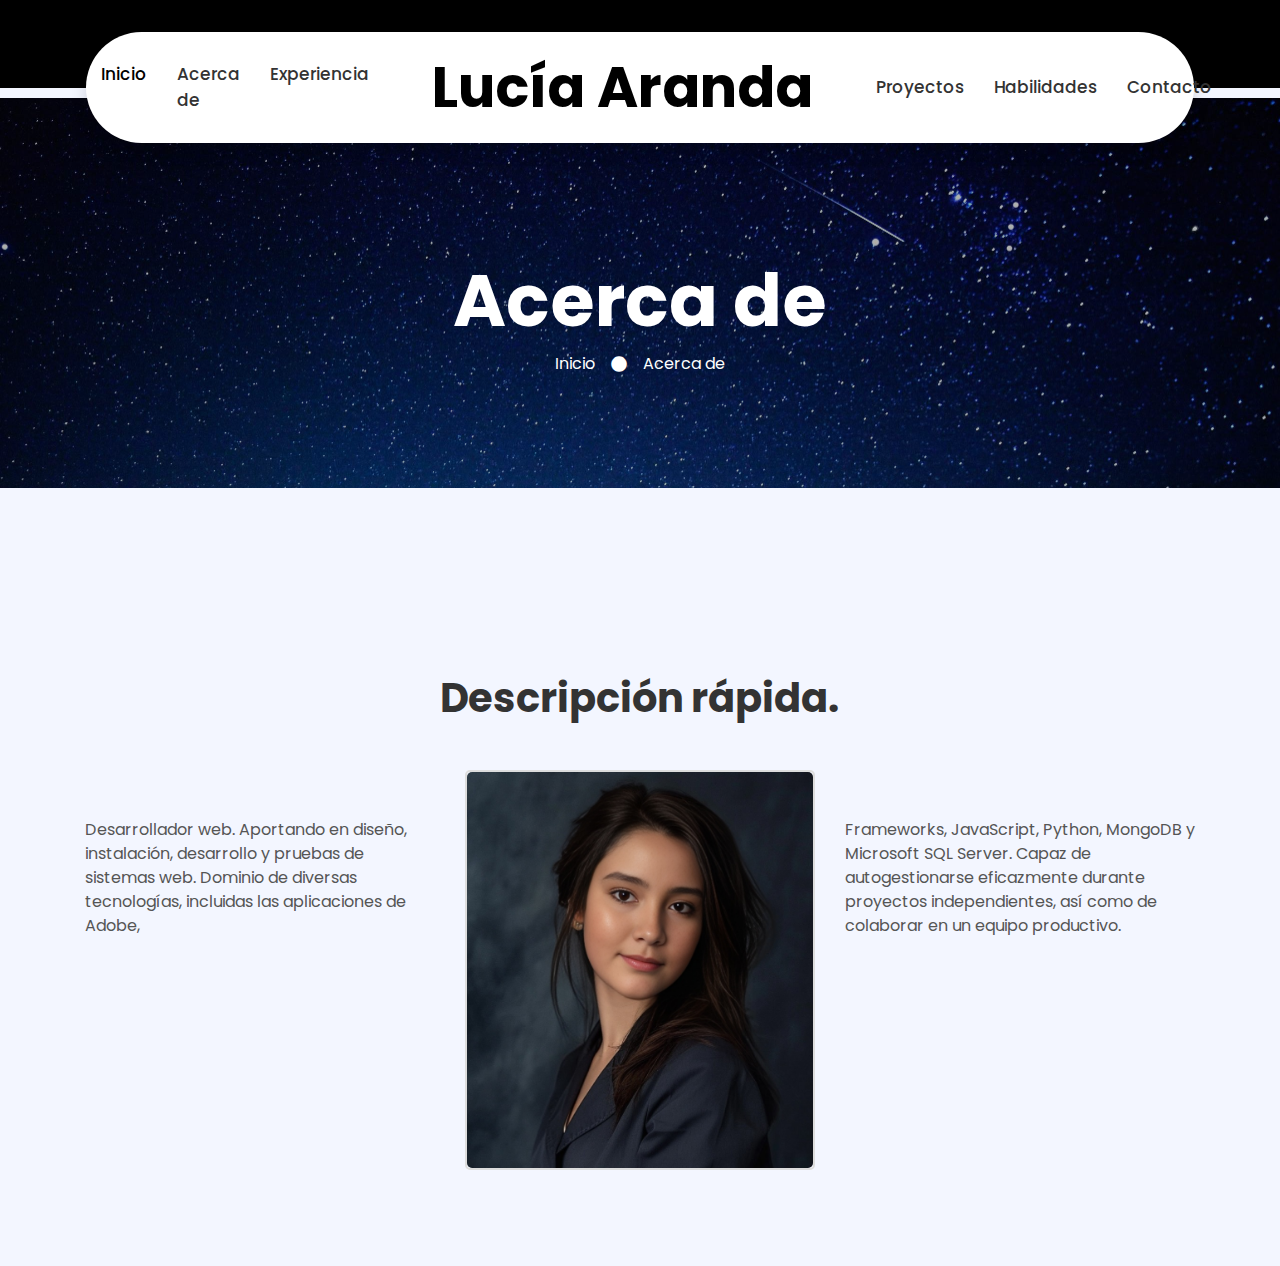
==== commit 78a8f689: "Update about.html" ====
--- a/about.html
+++ b/about.html
@@ -51,17 +51,17 @@
                 </button>
                 <div class="collapse navbar-collapse justify-content-between" id="navbarCollapse">
                     <div class="navbar-nav ml-auto py-0">
-                        <a href="index.html" class="nav-item nav-link active">Main</a>
-                        <a href="about.html" class="nav-item nav-link">About</a>
-                        <a href="experience.html" class="nav-item nav-link">Experience</a>
+                        <a href="index.html" class="nav-item nav-link active">Inicio</a>
+                        <a href="about.html" class="nav-item nav-link">Acerca de</a>
+                        <a href="experience.html" class="nav-item nav-link">Experiencia</a>
                     </div>
                     <a href="index.html" class="navbar-brand mx-5 d-none d-lg-block">
                         <h1 class="m-0 display-4 text-primary">Lucía Aranda</h1>
                     </a>
                     <div class="navbar-nav mr-auto py-0">
-                        <a href="projects.html" class="nav-item nav-link">Projects</a>
-                        <a href="skills.html" class="nav-item nav-link">Skills</a>
-                        <a href="contact.html" class="nav-item nav-link">Contact</a>
+                        <a href="projects.html" class="nav-item nav-link">Proyectos</a>
+                        <a href="skills.html" class="nav-item nav-link">Habilidades</a>
+                        <a href="contact.html" class="nav-item nav-link">Contacto</a>
                     </div>
                 </div>
             </nav>
@@ -73,11 +73,11 @@
     <!-- Header Start -->
     <div class="jumbotron jumbotron-fluid page-header" style="margin-bottom: 90px;">
         <div class="container text-center py-5">
-            <h1 class="text-white display-3 mt-lg-5">About</h1>
+            <h1 class="text-white display-3 mt-lg-5">Acerca de</h1>
             <div class="d-inline-flex align-items-center text-white">
-                <p class="m-0"><a class="text-white" href="index.html">Main</a></p>
+                <p class="m-0"><a class="text-white" href="index.html">Inicio</a></p>
                 <i class="fa fa-circle px-3"></i>
-                <p class="m-0">About</p>
+                <p class="m-0">Acerca de</p>
             </div>
         </div>
     </div>
@@ -89,12 +89,12 @@
         <div class="container py-5">
             <div class="row justify-content-center">
                 <div class="col-lg-7">
-                    <h1 class="position-relative text-center mb-5">A quick description.</h1>
+                    <h1 class="position-relative text-center mb-5">Descripción rápida.</h1>
                 </div>
             </div>
             <div class="row">
                 <div class="col-lg-4 py-5">
-                    <p>Web Developer. Bringing forth in design, installation, development and testing of web systems. Proficient in an assortment of technologies, including Adobe applications, </p>
+                    <p>Desarrollador web. Aportando en diseño, instalación, desarrollo y pruebas de sistemas web. Dominio de diversas tecnologías, incluidas las aplicaciones de Adobe, </p>
                 </div>
                 <div class="col-lg-4" style="min-height: 400px;">
                     <div class="position-relative h-100 rounded overflow-hidden" style="border: 2px solid #ddd;">
@@ -102,7 +102,7 @@
                     </div>
                 </div>
                 <div class="col-lg-4 py-5">
-                    <p>Frameworks, JavaScript, Python, MongoDB, and Microsoft SQL Server. Able to effectively self-manage during independent projects, as well as collaborate in a productive team.</p>
+                    <p>Frameworks, JavaScript, Python, MongoDB y Microsoft SQL Server. Capaz de autogestionarse eficazmente durante proyectos independientes, así como de colaborar en un equipo productivo.</p>
                 </div>
             </div>
         </div>
